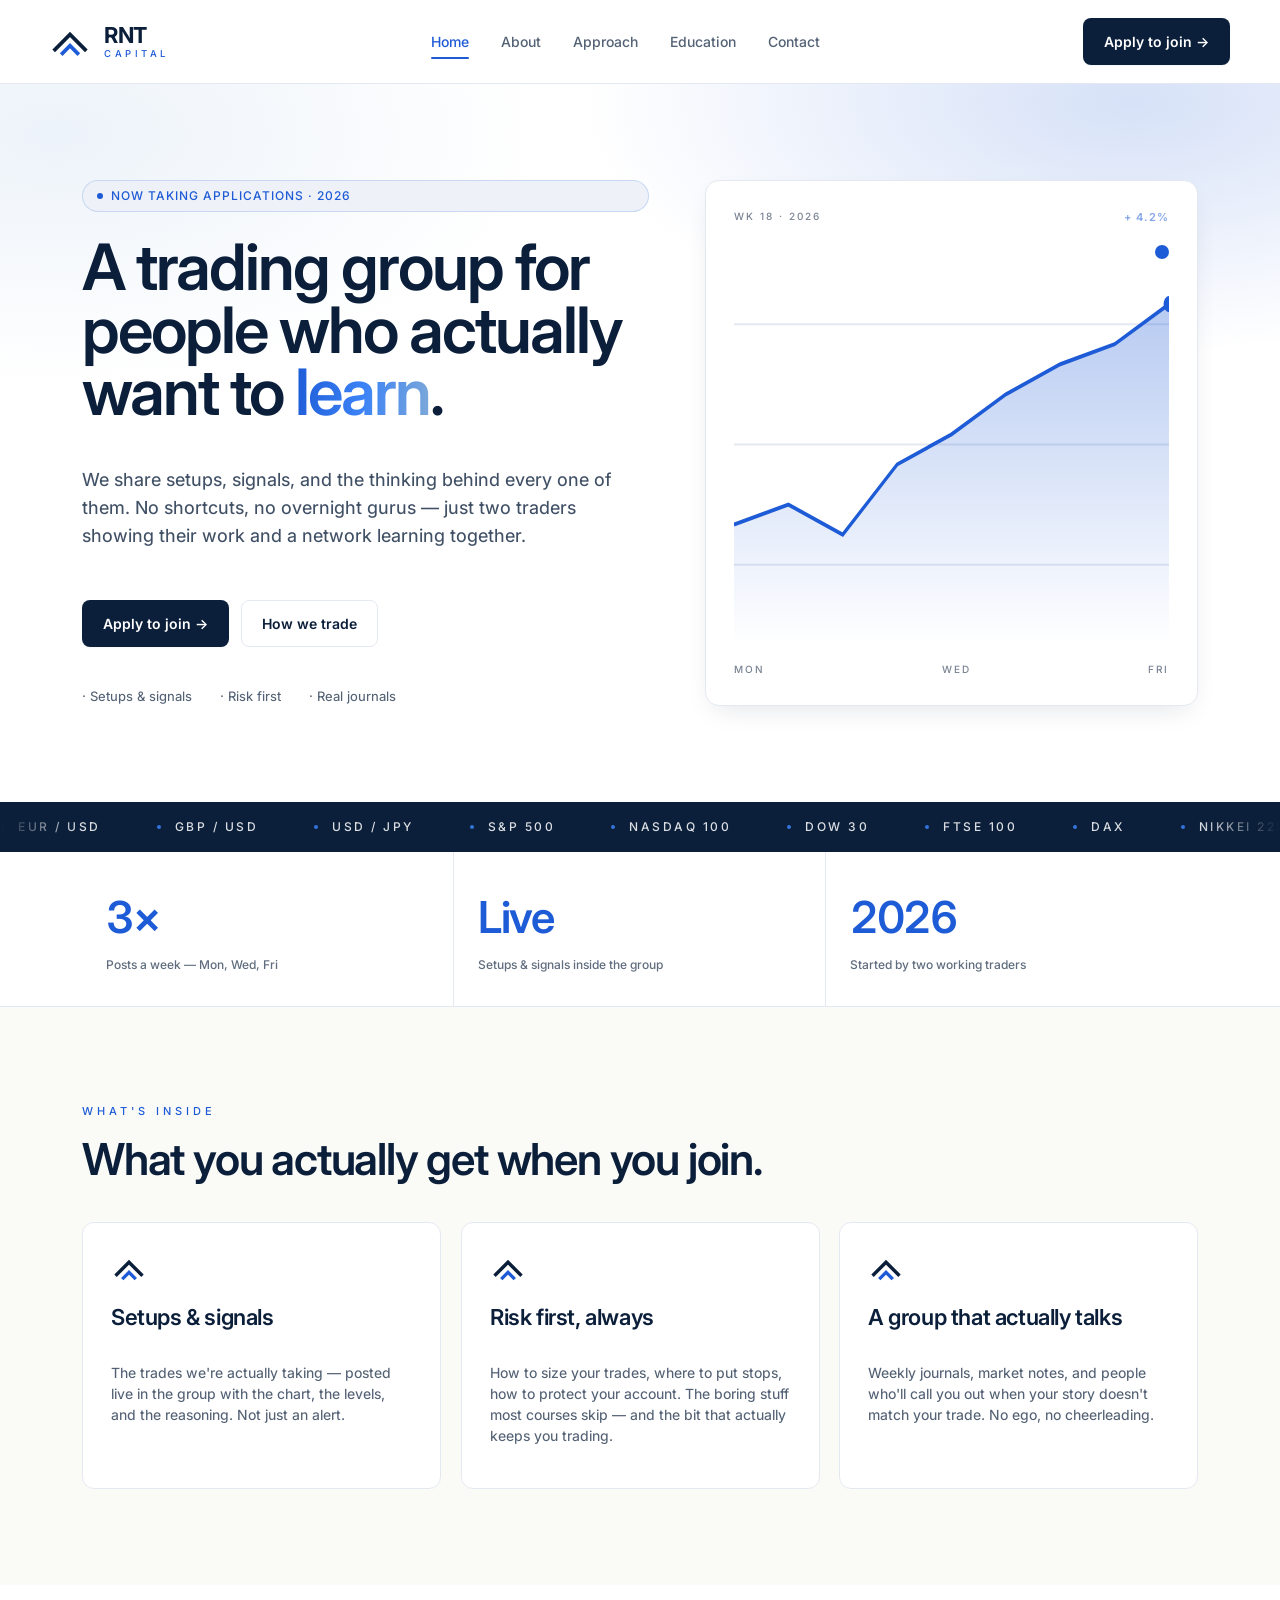
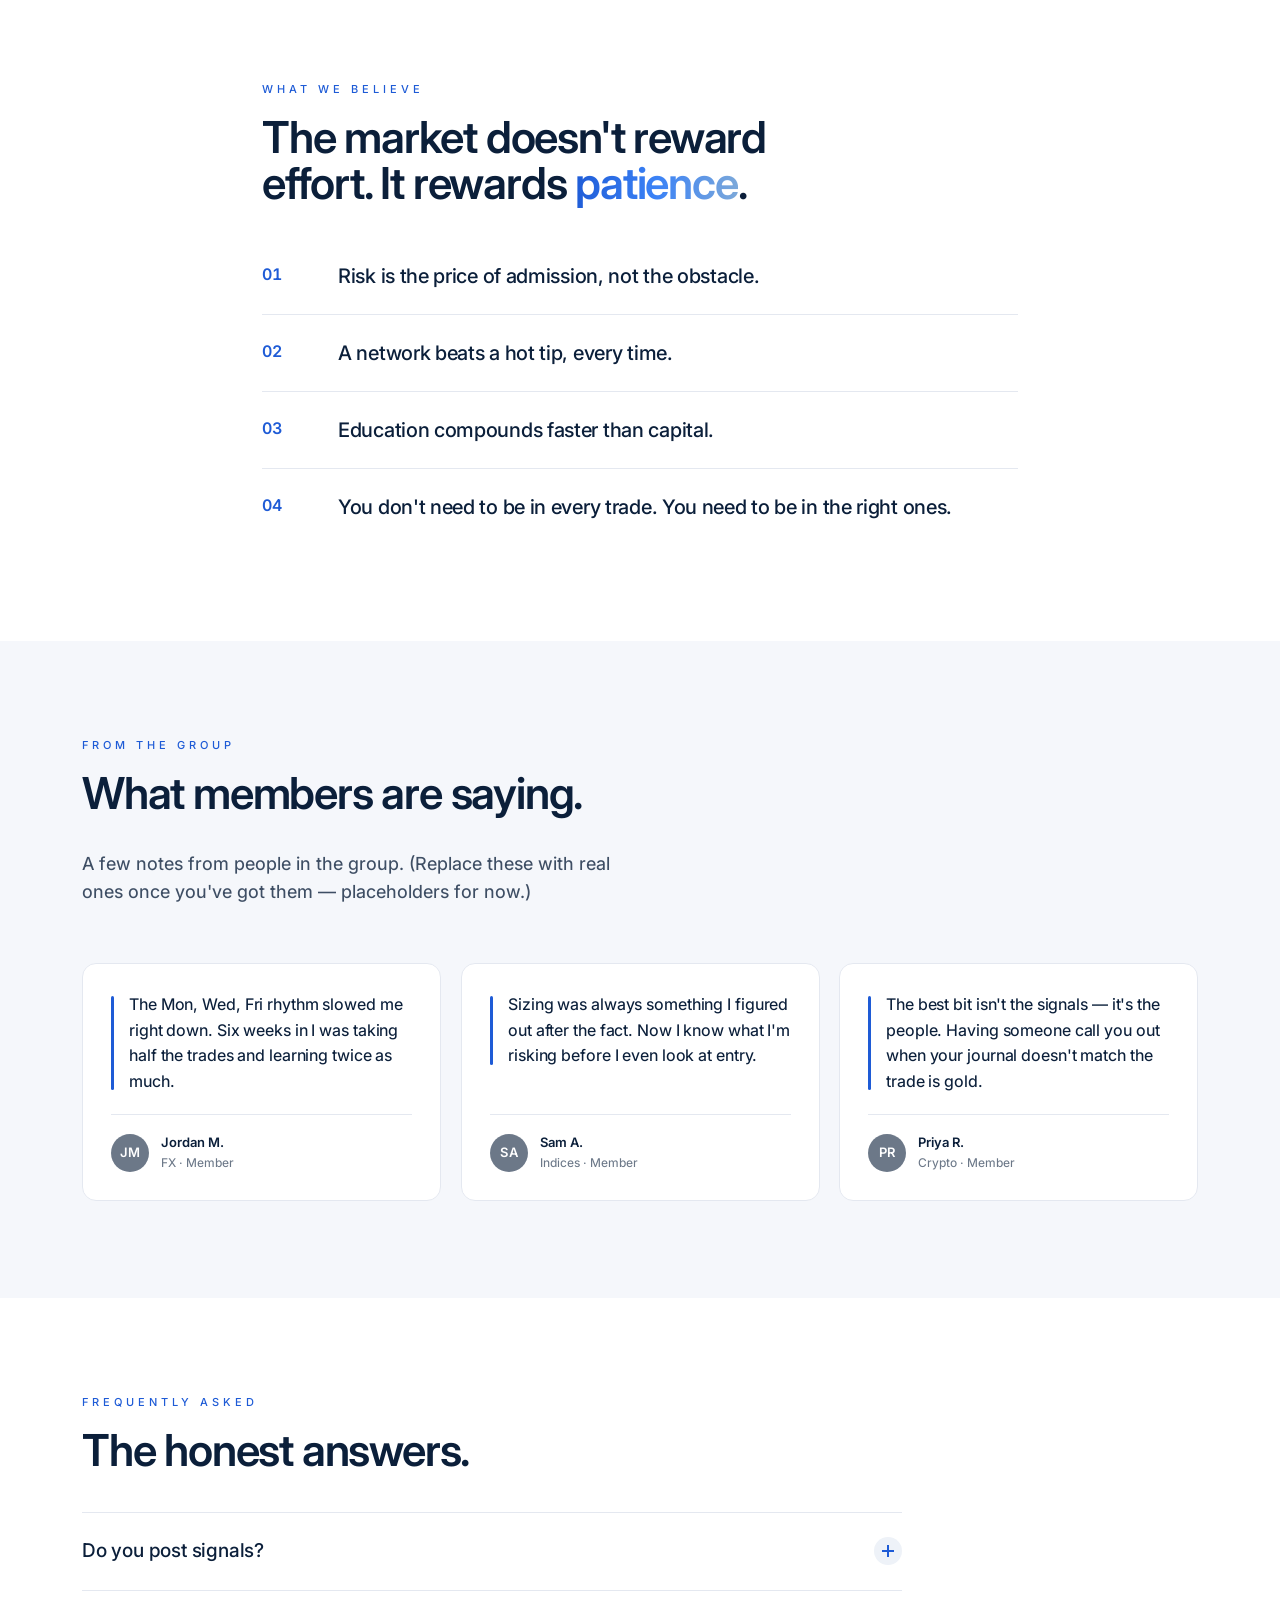
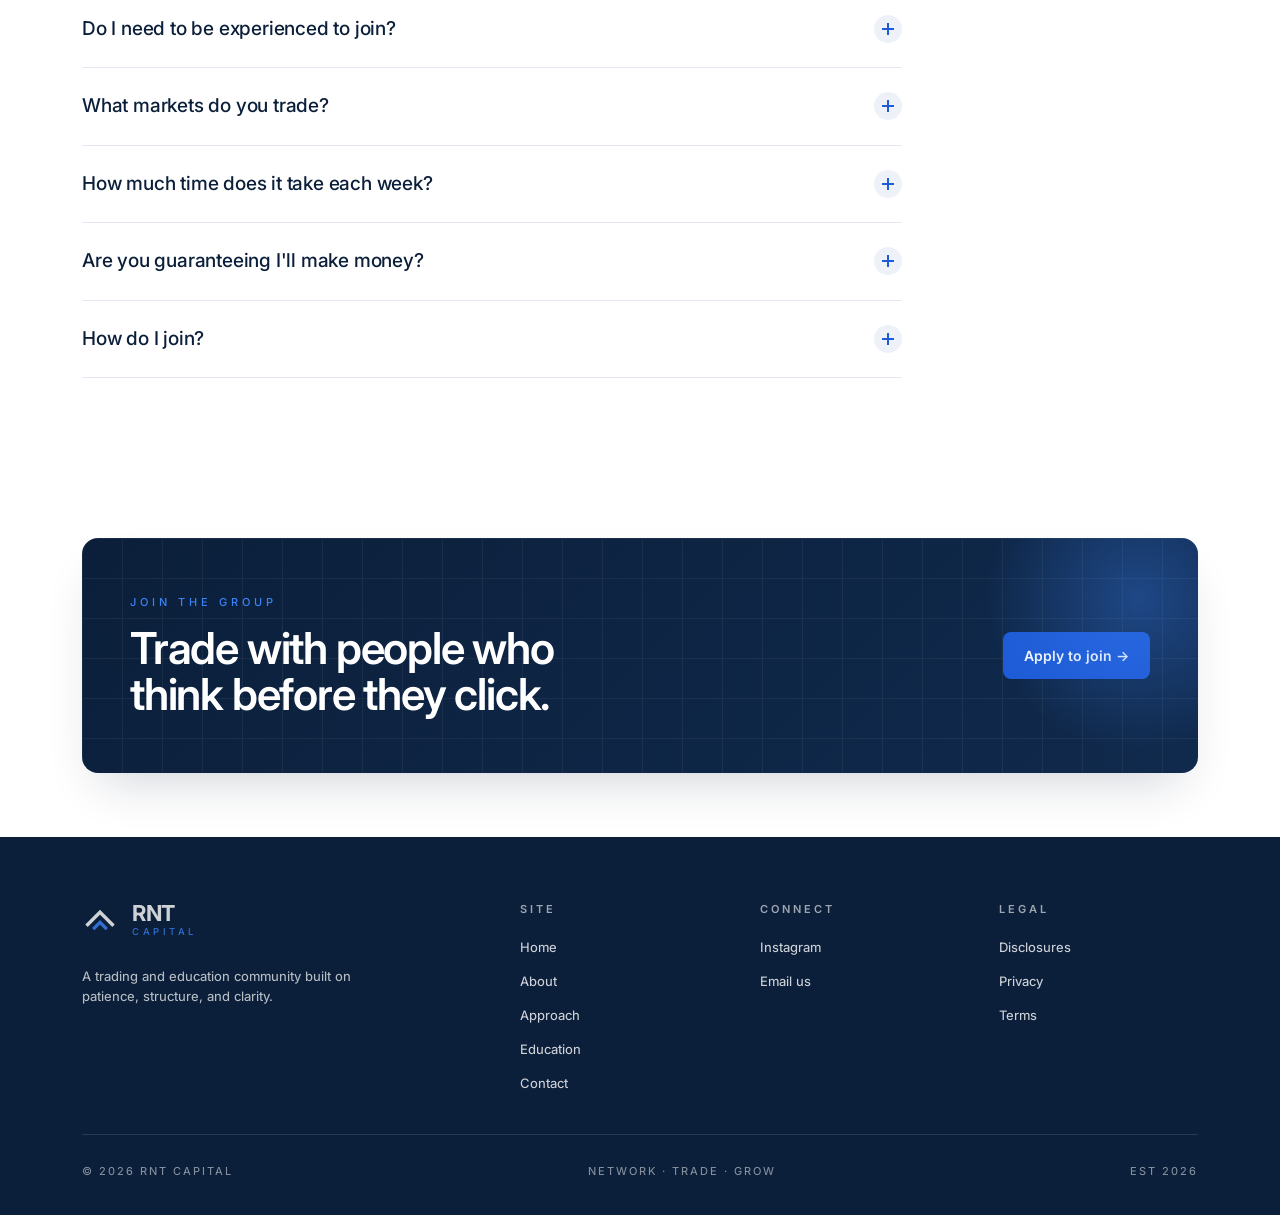
==== site/index.html @ 8daf4a84 "Initial commit: RNT Capital site" ====
<!doctype html>
<html lang="en">
<head>
<meta charset="utf-8" />
<meta name="viewport" content="width=device-width, initial-scale=1" />
<title>RNT Capital — Network · Trade · Grow</title>
<meta name="description" content="A trading and education community built on patience, structure, and clarity. Frameworks over signals. Risk-led trading. Mon · Wed · Fri." />
<link rel="preconnect" href="https://fonts.googleapis.com">
<link rel="preconnect" href="https://fonts.gstatic.com" crossorigin>
<link href="https://fonts.googleapis.com/css2?family=Inter:wght@400;450;500;600;700&display=swap" rel="stylesheet">
<link rel="stylesheet" href="styles.css">
</head>
<body>

<header class="site-header">
  <div class="wrap nav">
    <a href="index.html" class="lockup" aria-label="RNT Capital home">
      <svg width="40" height="40" viewBox="0 0 64 64" aria-hidden="true"><path d="M8 44 L32 20 L56 44" stroke="#0B1F3A" stroke-width="6" fill="none" stroke-linecap="square" /><path d="M20 50 L32 38 L44 50" stroke="#1E5BD6" stroke-width="6" fill="none" stroke-linecap="square" /></svg>
      <span class="lockup-text"><span class="lockup-rnt">RNT</span><span class="lockup-cap">Capital</span></span>
    </a>
    <nav class="nav-links" aria-label="Primary">
      <a href="index.html" class="active">Home</a>
      <a href="about.html">About</a>
      <a href="approach.html">Approach</a>
      <a href="education.html">Education</a>
      <a href="contact.html">Contact</a>
    </nav>
    <a href="contact.html" class="btn btn-primary">Apply to join →</a>
  </div>
</header>

<main>
  <!-- Hero -->
  <section class="section hero-section">
    <div class="wrap hero-grid" style="display: grid; grid-template-columns: 1.15fr 1fr; gap: 56px; align-items: center;">
      <div class="reveal" style="display: flex; flex-direction: column; gap: 24px;">
        <span class="pill"><span class="dot"></span>Now taking applications · 2026</span>
        <h1>A trading group for people who actually want to <span class="accent-grad">learn</span>.</h1>
        <p class="lead">We share setups, signals, and the thinking behind every one of them. No shortcuts, no overnight gurus — just two traders showing their work and a network learning together.</p>
        <div style="display: flex; gap: 12px; margin-top: 8px; flex-wrap: wrap;">
          <a href="contact.html" class="btn btn-primary">Apply to join →</a>
          <a href="approach.html" class="btn btn-ghost">How we trade</a>
        </div>
        <div style="display: flex; gap: 28px; margin-top: 16px; font-size: 13px; opacity: 0.7; flex-wrap: wrap;">
          <span>· Setups &amp; signals</span>
          <span>· Risk first</span>
          <span>· Real journals</span>
        </div>
      </div>
      <div class="hero-visual reveal">
        <div class="meta"><span>WK 18 · 2026</span><span class="stat">+ 4.2%</span></div>
        <svg viewBox="0 0 320 200" preserveAspectRatio="none" style="width: 100%; flex: 1;" aria-hidden="true">
          <defs>
            <linearGradient id="hero-area" x1="0" y1="0" x2="0" y2="1">
              <stop offset="0%" stop-color="#1E5BD6" stop-opacity="0.32" />
              <stop offset="100%" stop-color="#1E5BD6" stop-opacity="0" />
            </linearGradient>
          </defs>
          <line x1="0" y1="160" x2="320" y2="160" stroke="#E4E8F0" />
          <line x1="0" y1="100" x2="320" y2="100" stroke="#E4E8F0" />
          <line x1="0" y1="40" x2="320" y2="40" stroke="#E4E8F0" />
          <path d="M0 140 L40 130 L80 145 L120 110 L160 95 L200 75 L240 60 L280 50 L320 30 L320 200 L0 200 Z" fill="url(#hero-area)" />
          <path d="M0 140 L40 130 L80 145 L120 110 L160 95 L200 75 L240 60 L280 50 L320 30" stroke="#1E5BD6" stroke-width="2" fill="none" />
          <circle cx="320" cy="30" r="4" fill="#1E5BD6" />
        </svg>
        <span class="hero-pulse" style="right: 28px; top: 64px;" aria-hidden="true"></span>
        <div class="meta"><span>MON</span><span>WED</span><span>FRI</span></div>
      </div>
    </div>
  </section>

  <!-- Market ticker -->
  <section class="ticker" aria-label="Markets we cover">
    <div class="ticker-track">
      <span class="ticker-item"><span class="dot"></span>EUR / USD</span>
      <span class="ticker-item"><span class="dot"></span>GBP / USD</span>
      <span class="ticker-item"><span class="dot"></span>USD / JPY</span>
      <span class="ticker-item"><span class="dot"></span>S&P 500</span>
      <span class="ticker-item"><span class="dot"></span>Nasdaq 100</span>
      <span class="ticker-item"><span class="dot"></span>Dow 30</span>
      <span class="ticker-item"><span class="dot"></span>FTSE 100</span>
      <span class="ticker-item"><span class="dot"></span>DAX</span>
      <span class="ticker-item"><span class="dot"></span>Nikkei 225</span>
      <span class="ticker-item"><span class="dot"></span>Gold</span>
      <span class="ticker-item"><span class="dot"></span>Brent Crude</span>
      <span class="ticker-item"><span class="dot"></span>BTC / USD</span>
      <span class="ticker-item"><span class="dot"></span>ETH / USD</span>
      <span class="ticker-item"><span class="dot"></span>Risk · Structure · Patience</span>
      <!-- duplicated for seamless loop -->
      <span class="ticker-item" aria-hidden="true"><span class="dot"></span>EUR / USD</span>
      <span class="ticker-item" aria-hidden="true"><span class="dot"></span>GBP / USD</span>
      <span class="ticker-item" aria-hidden="true"><span class="dot"></span>USD / JPY</span>
      <span class="ticker-item" aria-hidden="true"><span class="dot"></span>S&P 500</span>
      <span class="ticker-item" aria-hidden="true"><span class="dot"></span>Nasdaq 100</span>
      <span class="ticker-item" aria-hidden="true"><span class="dot"></span>Dow 30</span>
      <span class="ticker-item" aria-hidden="true"><span class="dot"></span>FTSE 100</span>
      <span class="ticker-item" aria-hidden="true"><span class="dot"></span>DAX</span>
      <span class="ticker-item" aria-hidden="true"><span class="dot"></span>Nikkei 225</span>
      <span class="ticker-item" aria-hidden="true"><span class="dot"></span>Gold</span>
      <span class="ticker-item" aria-hidden="true"><span class="dot"></span>Brent Crude</span>
      <span class="ticker-item" aria-hidden="true"><span class="dot"></span>BTC / USD</span>
      <span class="ticker-item" aria-hidden="true"><span class="dot"></span>ETH / USD</span>
      <span class="ticker-item" aria-hidden="true"><span class="dot"></span>Risk · Structure · Patience</span>
    </div>
  </section>

  <!-- Stats -->
  <section style="border-bottom: 1px solid var(--hairline);">
    <div class="wrap">
      <div class="stats reveal-stagger">
        <div class="stat-cell reveal"><span class="num">3×</span><span class="lbl">Posts a week — Mon, Wed, Fri</span></div>
        <div class="stat-cell reveal"><span class="num">Live</span><span class="lbl">Setups &amp; signals inside the group</span></div>
        <div class="stat-cell reveal"><span class="num">2026</span><span class="lbl">Started by two working traders</span></div>
      </div>
    </div>
  </section>

  <!-- Three pillars -->
  <section class="section warm">
    <div class="wrap">
      <div class="reveal" style="display:flex; flex-direction:column; gap:16px; margin-bottom: 40px;">
        <span class="eyebrow">What's inside</span>
        <h2>What you actually get when you join.</h2>
      </div>
      <div class="grid-3 reveal-stagger">
        <div class="card tilt reveal">
          <svg width="36" height="36" viewBox="0 0 64 64" aria-hidden="true"><path d="M8 44 L32 20 L56 44" stroke="#0B1F3A" stroke-width="6" fill="none" /><path d="M20 50 L32 38 L44 50" stroke="#1E5BD6" stroke-width="6" fill="none" /></svg>
          <h3>Setups &amp; signals</h3>
          <p class="muted" style="font-size: 14px;">The trades we're actually taking — posted live in the group with the chart, the levels, and the reasoning. Not just an alert.</p>
        </div>
        <div class="card tilt reveal">
          <svg width="36" height="36" viewBox="0 0 64 64" aria-hidden="true"><path d="M8 44 L32 20 L56 44" stroke="#0B1F3A" stroke-width="6" fill="none" /><path d="M20 50 L32 38 L44 50" stroke="#1E5BD6" stroke-width="6" fill="none" /></svg>
          <h3>Risk first, always</h3>
          <p class="muted" style="font-size: 14px;">How to size your trades, where to put stops, how to protect your account. The boring stuff most courses skip — and the bit that actually keeps you trading.</p>
        </div>
        <div class="card tilt reveal">
          <svg width="36" height="36" viewBox="0 0 64 64" aria-hidden="true"><path d="M8 44 L32 20 L56 44" stroke="#0B1F3A" stroke-width="6" fill="none" /><path d="M20 50 L32 38 L44 50" stroke="#1E5BD6" stroke-width="6" fill="none" /></svg>
          <h3>A group that actually talks</h3>
          <p class="muted" style="font-size: 14px;">Weekly journals, market notes, and people who'll call you out when your story doesn't match your trade. No ego, no cheerleading.</p>
        </div>
      </div>
    </div>
  </section>

  <!-- Manifesto -->
  <section class="section">
    <div class="wrap" style="max-width: 820px;">
      <div class="reveal" style="display:flex; flex-direction:column; gap:16px; margin-bottom: 32px;">
        <span class="eyebrow">What we believe</span>
        <h2>The market doesn't reward effort. It rewards <span class="accent-grad">patience</span>.</h2>
      </div>
      <div class="reveal-stagger" style="display: flex; flex-direction: column; gap: 0;">
        <div class="reveal" style="display: grid; grid-template-columns: 56px 1fr; gap: 20px; padding: 24px 0; border-bottom: 1px solid var(--hairline);">
          <span class="accent" style="font-weight: 600; font-feature-settings: 'tnum';">01</span>
          <p style="margin: 0; font-size: 20px; font-weight: 500; line-height: 1.4; letter-spacing: -0.3px;">Risk is the price of admission, not the obstacle.</p>
        </div>
        <div class="reveal" style="display: grid; grid-template-columns: 56px 1fr; gap: 20px; padding: 24px 0; border-bottom: 1px solid var(--hairline);">
          <span class="accent" style="font-weight: 600; font-feature-settings: 'tnum';">02</span>
          <p style="margin: 0; font-size: 20px; font-weight: 500; line-height: 1.4; letter-spacing: -0.3px;">A network beats a hot tip, every time.</p>
        </div>
        <div class="reveal" style="display: grid; grid-template-columns: 56px 1fr; gap: 20px; padding: 24px 0; border-bottom: 1px solid var(--hairline);">
          <span class="accent" style="font-weight: 600; font-feature-settings: 'tnum';">03</span>
          <p style="margin: 0; font-size: 20px; font-weight: 500; line-height: 1.4; letter-spacing: -0.3px;">Education compounds faster than capital.</p>
        </div>
        <div class="reveal" style="display: grid; grid-template-columns: 56px 1fr; gap: 20px; padding: 24px 0;">
          <span class="accent" style="font-weight: 600; font-feature-settings: 'tnum';">04</span>
          <p style="margin: 0; font-size: 20px; font-weight: 500; line-height: 1.4; letter-spacing: -0.3px;">You don't need to be in every trade. You need to be in the right ones.</p>
        </div>
      </div>
    </div>
  </section>

  <!-- Testimonials / Voices from the network -->
  <section class="section mist">
    <div class="wrap">
      <div class="reveal" style="display:flex; flex-direction:column; gap:16px; margin-bottom: 40px;">
        <span class="eyebrow">From the group</span>
        <h2>What members are saying.</h2>
        <p class="lead">A few notes from people in the group. (Replace these with real ones once you've got them — placeholders for now.)</p>
      </div>
      <div class="grid-3 reveal-stagger">
        <article class="testimonial reveal">
          <blockquote>The Mon, Wed, Fri rhythm slowed me right down. Six weeks in I was taking half the trades and learning twice as much.</blockquote>
          <div class="who">
            <span class="avatar" aria-hidden="true">JM</span>
            <div><strong>Jordan M.</strong><span>FX · Member</span></div>
          </div>
        </article>
        <article class="testimonial reveal">
          <blockquote>Sizing was always something I figured out after the fact. Now I know what I'm risking before I even look at entry.</blockquote>
          <div class="who">
            <span class="avatar" aria-hidden="true">SA</span>
            <div><strong>Sam A.</strong><span>Indices · Member</span></div>
          </div>
        </article>
        <article class="testimonial reveal">
          <blockquote>The best bit isn't the signals — it's the people. Having someone call you out when your journal doesn't match the trade is gold.</blockquote>
          <div class="who">
            <span class="avatar" aria-hidden="true">PR</span>
            <div><strong>Priya R.</strong><span>Crypto · Member</span></div>
          </div>
        </article>
      </div>
    </div>
  </section>

  <!-- FAQ -->
  <section class="section">
    <div class="wrap">
      <div class="reveal" style="display:flex; flex-direction:column; gap:16px; margin-bottom: 40px;">
        <span class="eyebrow">Frequently asked</span>
        <h2>The honest answers.</h2>
      </div>
      <div class="faq reveal">
        <details>
          <summary>Do you post signals?</summary>
          <div>Yes — signals are part of the group. But we don't just say "buy here." Every setup goes up with the chart, the levels, the risk, and why we're taking it. The point is for you to understand the trade, not just copy it.</div>
        </details>
        <details>
          <summary>Do I need to be experienced to join?</summary>
          <div>Not at all. We've got people who've never placed a live trade and people who've been at it for years. The frameworks scale with you — you'll get value either way.</div>
        </details>
        <details>
          <summary>What markets do you trade?</summary>
          <div>Mostly FX, indices, crypto, and the odd commodity. The way we read structure and risk works the same across all of them.</div>
        </details>
        <details>
          <summary>How much time does it take each week?</summary>
          <div>Plan for around 3 hours: Monday's market read, Wednesday's lesson, Friday's journal. You can do it in less, but you'll get more out of showing up to all three.</div>
        </details>
        <details>
          <summary>Are you guaranteeing I'll make money?</summary>
          <div>Absolutely not — and anyone who tells you that is lying. Trading is risky and most people lose. We can teach you to manage that risk and trade with a clear head, but we can't promise outcomes.</div>
        </details>
        <details>
          <summary>How do I join?</summary>
          <div>Fill out the form on our <a href="contact.html" class="accent">contact page</a> or email us at <a href="mailto:rntcapital365@gmail.com" class="accent">rntcapital365@gmail.com</a>. We read every one ourselves and reply within 48 hours.</div>
        </details>
      </div>
    </div>
  </section>

  <!-- CTA -->
  <section class="section tight">
    <div class="wrap">
      <div class="cta-banner reveal">
        <div class="grid-bg"></div>
        <div style="position: relative; display: flex; flex-direction: column; gap: 14px;">
          <span class="eyebrow" style="color: #3B82F6;">Join the group</span>
          <h2>Trade with people who think before they click.</h2>
        </div>
        <a href="contact.html" class="btn btn-accent" style="position: relative;">Apply to join →</a>
      </div>
    </div>
  </section>
</main>

<footer class="site-footer">
  <div class="wrap">
    <div class="footer-grid">
      <div class="footer-col">
        <a href="index.html" class="lockup dark" style="margin-bottom: 16px;" aria-label="RNT Capital home">
          <svg width="36" height="36" viewBox="0 0 64 64" aria-hidden="true"><path d="M8 44 L32 20 L56 44" stroke="white" stroke-width="6" fill="none" /><path d="M20 50 L32 38 L44 50" stroke="#3B82F6" stroke-width="6" fill="none" /></svg>
          <span class="lockup-text"><span class="lockup-rnt">RNT</span><span class="lockup-cap">Capital</span></span>
        </a>
        <p style="font-size: 13px; opacity: 0.7; max-width: 320px; margin-top: 14px;">A trading and education community built on patience, structure, and clarity.</p>
      </div>
      <div class="footer-col"><h4>Site</h4><ul><li><a href="index.html">Home</a></li><li><a href="about.html">About</a></li><li><a href="approach.html">Approach</a></li><li><a href="education.html">Education</a></li><li><a href="contact.html">Contact</a></li></ul></div>
      <div class="footer-col"><h4>Connect</h4><ul><li><a href="https://www.instagram.com/rnt.capital/" target="_blank" rel="noopener">Instagram</a></li><li><a href="mailto:rntcapital365@gmail.com">Email us</a></li></ul></div>
      <div class="footer-col"><h4>Legal</h4><ul><li><a href="#">Disclosures</a></li><li><a href="#">Privacy</a></li><li><a href="#">Terms</a></li></ul></div>
    </div>
    <div class="footer-meta"><span>© 2026 RNT Capital</span><span>Network · Trade · Grow</span><span>Est 2026</span></div>
  </div>
</footer>

<script src="reveal.js" defer></script>
</body>
</html>
---- site/styles.css ----
/* RNT Capital — site styles. Shared by all pages. */
:root {
  --ink: #0B1F3A;
  --ink-2: #15315a;
  --brand: #1E5BD6;
  --bright: #3B82F6;
  --soft: #7DA9D9;
  --paper: #FFFFFF;
  --mist: #F5F7FB;
  --warm: #FAFAF7;
  --hairline: #E4E8F0;
  --faint: #EEF2F8;
  --shadow-sm: 0 1px 2px rgba(11, 31, 58, 0.04);
  --shadow-md: 0 10px 28px -10px rgba(11, 31, 58, 0.14);
  --shadow-lg: 0 24px 48px -18px rgba(11, 31, 58, 0.20);
  --ring: 0 0 0 3px rgba(30, 91, 214, 0.28);
  --ease: cubic-bezier(0.22, 0.61, 0.36, 1);
}

* { box-sizing: border-box; }
html, body { margin: 0; padding: 0; }
html { scroll-behavior: smooth; }
body {
  font-family: 'Inter', system-ui, -apple-system, sans-serif;
  color: var(--ink);
  background: var(--paper);
  font-weight: 450;
  line-height: 1.5;
  -webkit-font-smoothing: antialiased;
  text-rendering: optimizeLegibility;
}
a { color: inherit; text-decoration: none; }

:focus { outline: none; }
:focus-visible {
  outline: none;
  box-shadow: var(--ring);
  border-radius: 6px;
}
::selection { background: rgba(30, 91, 214, 0.18); color: var(--ink); }

/* Honour the hidden attribute even when other display rules are set */
[hidden] { display: none !important; }

/* ── Layout ─────────────────────────────────────────────────────────────── */
.wrap { max-width: 1180px; margin: 0 auto; padding: 0 32px; }
.section { padding: 96px 0; }
.section.tight { padding: 64px 0; }
.section.dark { background: var(--ink); color: white; }
.section.warm { background: var(--warm); }
.section.mist { background: var(--mist); }

/* ── Header ─────────────────────────────────────────────────────────────── */
.site-header {
  position: sticky; top: 0; z-index: 50;
  background: rgba(255,255,255,0.85);
  backdrop-filter: saturate(160%) blur(12px);
  -webkit-backdrop-filter: saturate(160%) blur(12px);
  border-bottom: 1px solid var(--hairline);
}
.nav {
  display: flex; align-items: center; justify-content: space-between;
  padding: 18px 0;
}
.nav-links {
  display: flex; gap: 32px; align-items: center;
  font-size: 14px; font-weight: 500;
}
.nav-links a {
  color: var(--ink); opacity: 0.7;
  position: relative; padding: 4px 0;
  transition: opacity .2s var(--ease), color .2s var(--ease);
}
.nav-links a::after {
  content: "";
  position: absolute; left: 0; right: 0; bottom: -3px;
  height: 2px; border-radius: 2px;
  background: var(--brand);
  transform: scaleX(0); transform-origin: left;
  transition: transform .25s var(--ease);
}
.nav-links a:hover { opacity: 1; }
.nav-links a:hover::after,
.nav-links a.active::after { transform: scaleX(1); }
.nav-links a.active { opacity: 1; color: var(--brand); }

/* ── Lockup ─────────────────────────────────────────────────────────────── */
.lockup { display: inline-flex; align-items: center; gap: 14px; }
.lockup-text { display: flex; flex-direction: column; line-height: 1; gap: 3px; }
.lockup-rnt { font-weight: 700; font-size: 22px; letter-spacing: -0.5px; color: var(--ink); }
.lockup-cap {
  font-weight: 500; font-size: 9.5px; letter-spacing: 3.5px;
  color: var(--brand); text-transform: uppercase;
}
.lockup.dark .lockup-rnt { color: white; }
.lockup.dark .lockup-cap { color: var(--bright); }

/* ── Buttons ────────────────────────────────────────────────────────────── */
.btn {
  display: inline-flex; align-items: center; gap: 8px;
  font-weight: 600; font-size: 14px;
  padding: 12px 20px; border-radius: 8px;
  border: 1px solid transparent;
  cursor: pointer; text-decoration: none;
  transition: transform .15s var(--ease), box-shadow .2s var(--ease),
              background .2s var(--ease), border-color .2s var(--ease), color .2s var(--ease);
  font-family: inherit;
  white-space: nowrap;
}
.btn:hover { transform: translateY(-1px); }
.btn:active { transform: translateY(0); }
.btn-primary { background: var(--ink); color: white; box-shadow: var(--shadow-sm); }
.btn-primary:hover { background: var(--ink-2); box-shadow: var(--shadow-md); }
.btn-accent { background: var(--brand); color: white; box-shadow: var(--shadow-sm); }
.btn-accent:hover { background: #1a4fbc; box-shadow: var(--shadow-md); }
.btn-ghost { background: transparent; color: var(--ink); border-color: var(--hairline); }
.btn-ghost:hover { border-color: var(--ink); background: var(--mist); }
.btn-link {
  color: var(--brand); padding: 12px 0; font-weight: 600;
  position: relative;
}
.btn-link::after {
  content: ""; position: absolute; left: 0; right: 0; bottom: 8px;
  height: 1px; background: var(--brand); transform: scaleX(0); transform-origin: left;
  transition: transform .25s var(--ease);
}
.btn-link:hover::after { transform: scaleX(1); }

/* ── Type ───────────────────────────────────────────────────────────────── */
.eyebrow {
  font-size: 11px; font-weight: 500; letter-spacing: 4px;
  color: var(--brand); text-transform: uppercase;
}
.eyebrow.muted { color: var(--ink); opacity: 0.55; }
h1, h2, h3, h4 { font-family: inherit; margin: 0; letter-spacing: -0.5px; }
h1 {
  font-weight: 600; font-size: 64px; line-height: 0.98;
  letter-spacing: -2px; text-wrap: balance;
}
h2 {
  font-weight: 600; font-size: 44px; line-height: 1.05;
  letter-spacing: -1.2px; text-wrap: balance;
}
h3 { font-weight: 600; font-size: 22px; letter-spacing: -0.4px; }
.lead { font-size: 18px; line-height: 1.55; opacity: 0.78; max-width: 560px; }
.muted { opacity: 0.7; }
.accent { color: var(--brand); }
.accent-grad {
  background: linear-gradient(95deg, var(--brand) 0%, var(--bright) 50%, var(--soft) 100%);
  -webkit-background-clip: text; background-clip: text;
  -webkit-text-fill-color: transparent; color: transparent;
}

/* ── Cards ──────────────────────────────────────────────────────────────── */
.card {
  background: white; border: 1px solid var(--hairline);
  border-radius: 12px; padding: 28px;
  display: flex; flex-direction: column; gap: 14px;
  transition: transform .25s var(--ease), box-shadow .25s var(--ease), border-color .25s var(--ease);
}
.card.tilt:hover {
  transform: translateY(-3px);
  box-shadow: var(--shadow-md);
  border-color: rgba(30, 91, 214, 0.28);
}
.grid-3 { display: grid; grid-template-columns: repeat(3, 1fr); gap: 20px; }
.grid-2 { display: grid; grid-template-columns: repeat(2, 1fr); gap: 24px; }

/* ── Footer ─────────────────────────────────────────────────────────────── */
.site-footer {
  background: var(--ink); color: white; padding: 64px 0 36px;
}
.footer-grid {
  display: grid; grid-template-columns: 2fr 1fr 1fr 1fr; gap: 40px;
  padding-bottom: 40px; border-bottom: 1px solid rgba(255,255,255,0.12);
}
.footer-col h4 {
  font-size: 11px; font-weight: 600; letter-spacing: 3px;
  text-transform: uppercase; opacity: 0.6; margin-bottom: 16px;
}
.footer-col ul { list-style: none; padding: 0; margin: 0; display: flex; flex-direction: column; gap: 10px; }
.footer-col a {
  font-size: 13px; opacity: 0.8;
  transition: opacity .2s var(--ease), color .2s var(--ease);
}
.footer-col a:hover { opacity: 1; color: var(--bright); }
.footer-meta {
  display: flex; justify-content: space-between; align-items: center;
  padding-top: 28px; font-size: 11px; letter-spacing: 2px;
  text-transform: uppercase; opacity: 0.5;
}

/* ── Forms ──────────────────────────────────────────────────────────────── */
.field { display: flex; flex-direction: column; gap: 8px; }
.field label {
  font-size: 11px; font-weight: 600; letter-spacing: 2.5px;
  text-transform: uppercase; opacity: 0.7;
}
.field label .req { color: var(--brand); margin-left: 4px; }
.field input, .field textarea, .field select {
  font-family: inherit; font-size: 15px; color: var(--ink);
  padding: 14px 16px; border: 1px solid var(--hairline); border-radius: 8px;
  background: white; transition: border .2s var(--ease), box-shadow .2s var(--ease);
}
.field input:focus, .field textarea:focus, .field select:focus {
  outline: none; border-color: var(--brand);
  box-shadow: 0 0 0 4px rgba(30,91,214,0.14);
}
.field textarea { resize: vertical; min-height: 140px; }
.field-row { display: grid; grid-template-columns: 1fr 1fr; gap: 16px; }
.checkbox-row { display: flex; gap: 10px; align-items: flex-start; font-size: 13px; opacity: 0.75; }
.checkbox-row input { margin-top: 3px; accent-color: var(--brand); }
.help { font-size: 12px; opacity: 0.6; }

/* ── Hero glow background ──────────────────────────────────────────────── */
.hero-section {
  position: relative;
  isolation: isolate;
  overflow: hidden;
}
.hero-section::before {
  content: "";
  position: absolute;
  inset: -20% -10% auto -10%;
  height: 90%;
  background:
    radial-gradient(ellipse 55% 60% at 82% 25%, rgba(30, 91, 214, 0.18), transparent 65%),
    radial-gradient(ellipse 45% 55% at 12% 30%, rgba(125, 169, 217, 0.14), transparent 70%);
  z-index: -1;
  pointer-events: none;
}

/* ── Hero chart ─────────────────────────────────────────────────────────── */
.hero-visual {
  background: white;
  border: 1px solid var(--hairline);
  border-radius: 14px; padding: 28px;
  display: flex; flex-direction: column; gap: 18px; height: 100%;
  box-shadow: var(--shadow-md);
  position: relative;
}
.hero-visual .meta {
  display: flex; justify-content: space-between;
  font-size: 10px; font-weight: 500; letter-spacing: 2px; opacity: 0.55;
}
.hero-visual .stat {
  font-size: 11px; font-weight: 600; color: var(--brand); letter-spacing: 1px;
}
.hero-pulse {
  position: absolute;
  width: 14px; height: 14px;
  border-radius: 50%;
  background: var(--brand);
  box-shadow: 0 0 0 0 rgba(30,91,214,0.6);
  animation: pulse 2.4s var(--ease) infinite;
}
@keyframes pulse {
  0%   { box-shadow: 0 0 0 0    rgba(30,91,214,0.45); }
  70%  { box-shadow: 0 0 0 14px rgba(30,91,214,0); }
  100% { box-shadow: 0 0 0 0    rgba(30,91,214,0); }
}

/* ── Page hero ──────────────────────────────────────────────────────────── */
.page-hero {
  padding: 80px 0 64px;
  border-bottom: 1px solid var(--hairline);
  background: var(--warm);
  position: relative;
  overflow: hidden;
  isolation: isolate;
}
.page-hero::before {
  content: "";
  position: absolute;
  inset: -40% -10% auto auto;
  width: 600px; height: 600px;
  background: radial-gradient(circle, rgba(30,91,214,0.10), transparent 60%);
  z-index: -1;
  pointer-events: none;
}
.page-hero .crumb {
  font-size: 11px; font-weight: 500; letter-spacing: 4px;
  color: var(--brand); text-transform: uppercase; margin-bottom: 16px;
}

/* ── Misc ───────────────────────────────────────────────────────────────── */
.divider { height: 1px; background: var(--hairline); }
.tag {
  display: inline-flex; align-items: center;
  font-size: 11px; font-weight: 600; letter-spacing: 1.5px;
  padding: 4px 10px; border-radius: 999px;
  background: var(--faint); color: var(--brand);
}
.tag.dark { background: rgba(255,255,255,0.1); color: white; }

/* Pill badge with dot */
.pill {
  display: inline-flex; align-items: center; gap: 8px;
  padding: 6px 14px;
  background: var(--faint);
  color: var(--brand);
  border: 1px solid rgba(30,91,214,0.18);
  border-radius: 999px;
  font-size: 12px; font-weight: 500; letter-spacing: 1px; text-transform: uppercase;
}
.pill .dot {
  width: 6px; height: 6px; border-radius: 50%;
  background: var(--brand);
  animation: dot-pulse 2s var(--ease) infinite;
}
@keyframes dot-pulse {
  0%, 100% { opacity: 1; }
  50%      { opacity: 0.35; }
}

/* ── CTA banner ─────────────────────────────────────────────────────────── */
.cta-banner {
  background: linear-gradient(135deg, var(--ink) 0%, #102a4d 100%);
  color: white; border-radius: 16px;
  padding: 56px 48px; display: flex; justify-content: space-between;
  align-items: center; gap: 32px; position: relative; overflow: hidden;
  box-shadow: var(--shadow-lg);
}
.cta-banner h2 { max-width: 560px; }
.cta-banner .grid-bg {
  position: absolute; inset: 0; opacity: 0.06; pointer-events: none;
  background-image:
    linear-gradient(white 1px, transparent 1px),
    linear-gradient(90deg, white 1px, transparent 1px);
  background-size: 40px 40px;
}
.cta-banner::after {
  content: "";
  position: absolute;
  width: 360px; height: 360px;
  right: -120px; top: -120px;
  background: radial-gradient(circle, rgba(59,130,246,0.35), transparent 60%);
  pointer-events: none;
}

/* ── Stats row ──────────────────────────────────────────────────────────── */
.stats { display: grid; grid-template-columns: repeat(3, 1fr); gap: 0; }
.stat-cell {
  padding: 32px 24px; border-right: 1px solid var(--hairline);
  display: flex; flex-direction: column; gap: 6px;
}
.stat-cell:last-child { border-right: none; }
.stat-cell .num {
  font-weight: 600; font-size: 44px; letter-spacing: -1.4px;
  color: var(--brand); font-feature-settings: "tnum";
}
.stat-cell .lbl { font-size: 12px; font-weight: 500; opacity: 0.65; }

/* ── Marquee ticker ─────────────────────────────────────────────────────── */
.ticker {
  background: var(--ink);
  color: white;
  overflow: hidden;
  position: relative;
}
.ticker::before, .ticker::after {
  content: "";
  position: absolute; top: 0; bottom: 0; width: 80px;
  z-index: 2; pointer-events: none;
}
.ticker::before { left: 0; background: linear-gradient(to right, var(--ink), transparent); }
.ticker::after  { right: 0; background: linear-gradient(to left,  var(--ink), transparent); }
.ticker-track {
  display: flex; gap: 56px;
  padding: 16px 0;
  width: max-content;
  animation: ticker 50s linear infinite;
}
.ticker:hover .ticker-track { animation-play-state: paused; }
.ticker-item {
  display: inline-flex; align-items: center; gap: 14px;
  font-size: 12px; font-weight: 500;
  letter-spacing: 2.5px; text-transform: uppercase;
  white-space: nowrap;
  opacity: 0.85;
}
.ticker-item .dot {
  width: 4px; height: 4px; border-radius: 50%;
  background: var(--bright);
  flex-shrink: 0;
}
@keyframes ticker {
  from { transform: translateX(0); }
  to   { transform: translateX(-50%); }
}

/* ── Testimonials ──────────────────────────────────────────────────────── */
.testimonial {
  background: white;
  border: 1px solid var(--hairline);
  border-radius: 14px;
  padding: 28px;
  display: flex;
  flex-direction: column;
  gap: 20px;
  transition: border-color .25s var(--ease), box-shadow .25s var(--ease), transform .25s var(--ease);
}
.testimonial:hover {
  border-color: rgba(30, 91, 214, 0.28);
  box-shadow: var(--shadow-md);
  transform: translateY(-3px);
}
.testimonial blockquote {
  margin: 0;
  font-size: 16px;
  line-height: 1.6;
  letter-spacing: -0.1px;
  color: var(--ink);
  position: relative;
  padding-left: 18px;
}
.testimonial blockquote::before {
  content: "";
  position: absolute;
  left: 0; top: 4px; bottom: 4px;
  width: 3px;
  border-radius: 2px;
  background: var(--brand);
}
.testimonial .who {
  display: flex;
  align-items: center;
  gap: 12px;
  font-size: 13px;
  border-top: 1px solid var(--hairline);
  padding-top: 18px;
  margin-top: auto;
}
.testimonial .who .avatar {
  width: 38px; height: 38px;
  border-radius: 50%;
  background: var(--ink);
  color: white;
  display: inline-flex;
  align-items: center;
  justify-content: center;
  font-weight: 600;
  font-size: 13px;
  letter-spacing: 0.5px;
  flex-shrink: 0;
}
.testimonial .who strong { display: block; font-weight: 600; font-size: 13px; }
.testimonial .who span { opacity: 0.6; font-size: 12px; }

/* ── FAQ ───────────────────────────────────────────────────────────────── */
.faq { display: flex; flex-direction: column; max-width: 820px; }
.faq details {
  border-bottom: 1px solid var(--hairline);
}
.faq details:first-child { border-top: 1px solid var(--hairline); }
.faq summary {
  list-style: none;
  cursor: pointer;
  display: flex;
  justify-content: space-between;
  align-items: center;
  gap: 24px;
  padding: 24px 0;
  font-size: 19px;
  font-weight: 500;
  letter-spacing: -0.2px;
  color: var(--ink);
  transition: color .2s var(--ease);
}
.faq summary::-webkit-details-marker { display: none; }
.faq summary::after {
  content: "";
  width: 28px; height: 28px;
  border-radius: 999px;
  background: var(--faint);
  background-image:
    linear-gradient(var(--brand), var(--brand)),
    linear-gradient(var(--brand), var(--brand));
  background-size: 12px 2px, 2px 12px;
  background-position: center, center;
  background-repeat: no-repeat, no-repeat;
  flex-shrink: 0;
  transition: background-size .25s var(--ease), transform .25s var(--ease), background-color .2s var(--ease);
}
.faq summary:hover { color: var(--brand); }
.faq details[open] summary { color: var(--brand); }
.faq details[open] summary::after {
  background-size: 12px 2px, 0 0;
  background-color: rgba(30, 91, 214, 0.14);
  transform: rotate(180deg);
}
.faq details > div {
  padding: 0 0 26px;
  font-size: 15px;
  line-height: 1.65;
  opacity: 0.78;
  max-width: 720px;
  animation: faq-in .35s var(--ease);
}
@keyframes faq-in {
  from { opacity: 0; transform: translateY(-4px); }
  to   { opacity: 0.78; transform: none; }
}

/* ── Logo cloud / "as covered in" strip ─────────────────────────────────── */
.logo-cloud {
  display: flex; align-items: center; justify-content: space-between;
  gap: 32px; flex-wrap: wrap;
  padding: 24px 0;
  opacity: 0.55;
}
.logo-cloud span {
  font-size: 14px; font-weight: 600;
  letter-spacing: 2.5px; text-transform: uppercase;
}

/* ── Scroll reveal ─────────────────────────────────────────────────────── */
.reveal {
  opacity: 0;
  transform: translateY(16px);
  transition: opacity .7s var(--ease), transform .7s var(--ease);
  will-change: opacity, transform;
}
.reveal.is-visible { opacity: 1; transform: none; }
.reveal-stagger > * { transition-delay: calc(var(--i, 0) * 70ms); }

/* ── Reduced motion ────────────────────────────────────────────────────── */
@media (prefers-reduced-motion: reduce) {
  *, *::before, *::after {
    animation-duration: 0.001ms !important;
    animation-iteration-count: 1 !important;
    transition-duration: 0.001ms !important;
    scroll-behavior: auto !important;
  }
  .reveal { opacity: 1; transform: none; }
  .ticker-track { animation: none; transform: none; }
  .hero-pulse { animation: none; }
}

/* ── Responsive ─────────────────────────────────────────────────────────── */
@media (max-width: 980px) {
  .wrap.hero-grid { grid-template-columns: 1fr !important; gap: 40px !important; }
  .contact-grid { grid-template-columns: 1fr !important; gap: 40px !important; }
  .contact-grid aside { position: static !important; }
}
@media (max-width: 860px) {
  h1 { font-size: 44px; }
  h2 { font-size: 32px; }
  .grid-3, .grid-2, .field-row { grid-template-columns: 1fr; }
  .footer-grid { grid-template-columns: 1fr 1fr; gap: 28px; }
  .nav-links { display: none; }
  .stats { grid-template-columns: 1fr; }
  .stat-cell { border-right: none; border-bottom: 1px solid var(--hairline); }
  .cta-banner { flex-direction: column; align-items: flex-start; padding: 36px 28px; }
  .section { padding: 64px 0; }
  .faq summary { font-size: 17px; }
}
@media (max-width: 520px) {
  .wrap { padding: 0 20px; }
  h1 { font-size: 36px; letter-spacing: -1px; }
  h2 { font-size: 26px; letter-spacing: -0.6px; }
  .footer-grid { grid-template-columns: 1fr; }
  .footer-meta { flex-direction: column; gap: 8px; align-items: flex-start; }
}
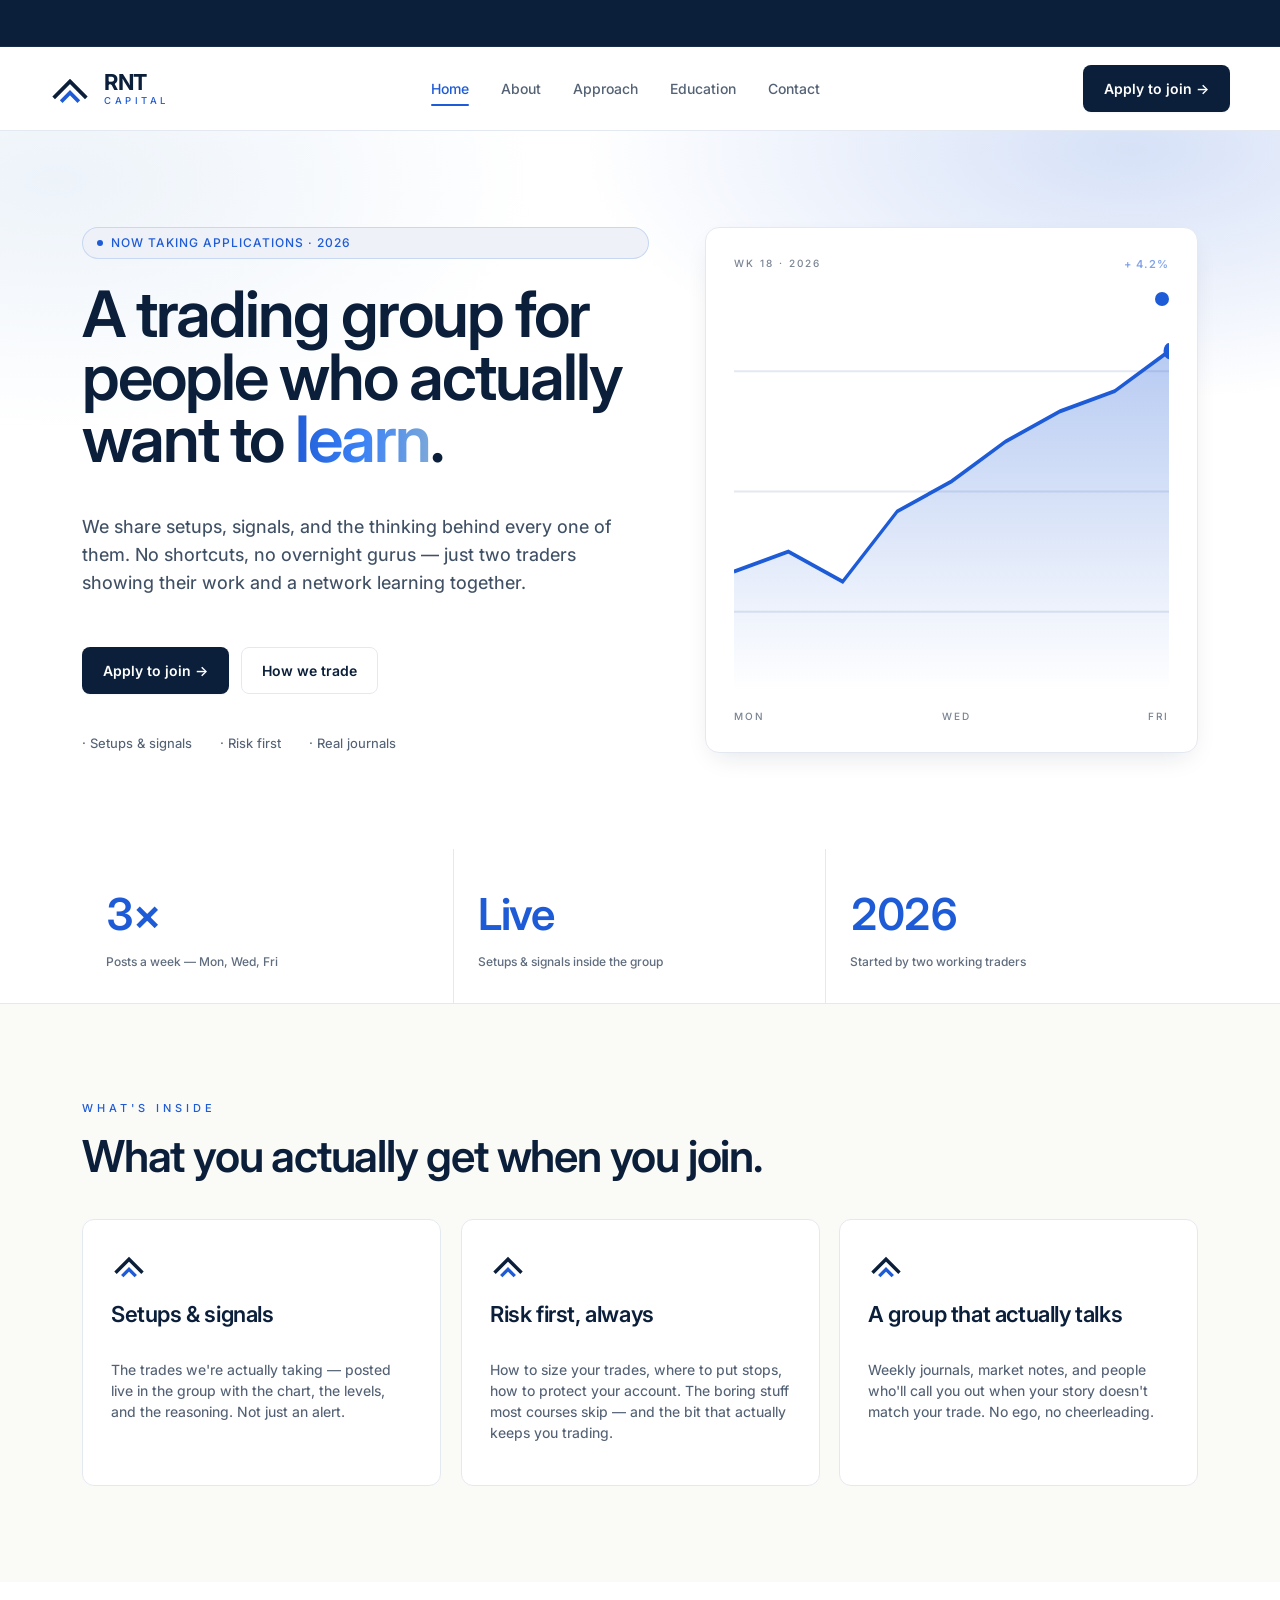
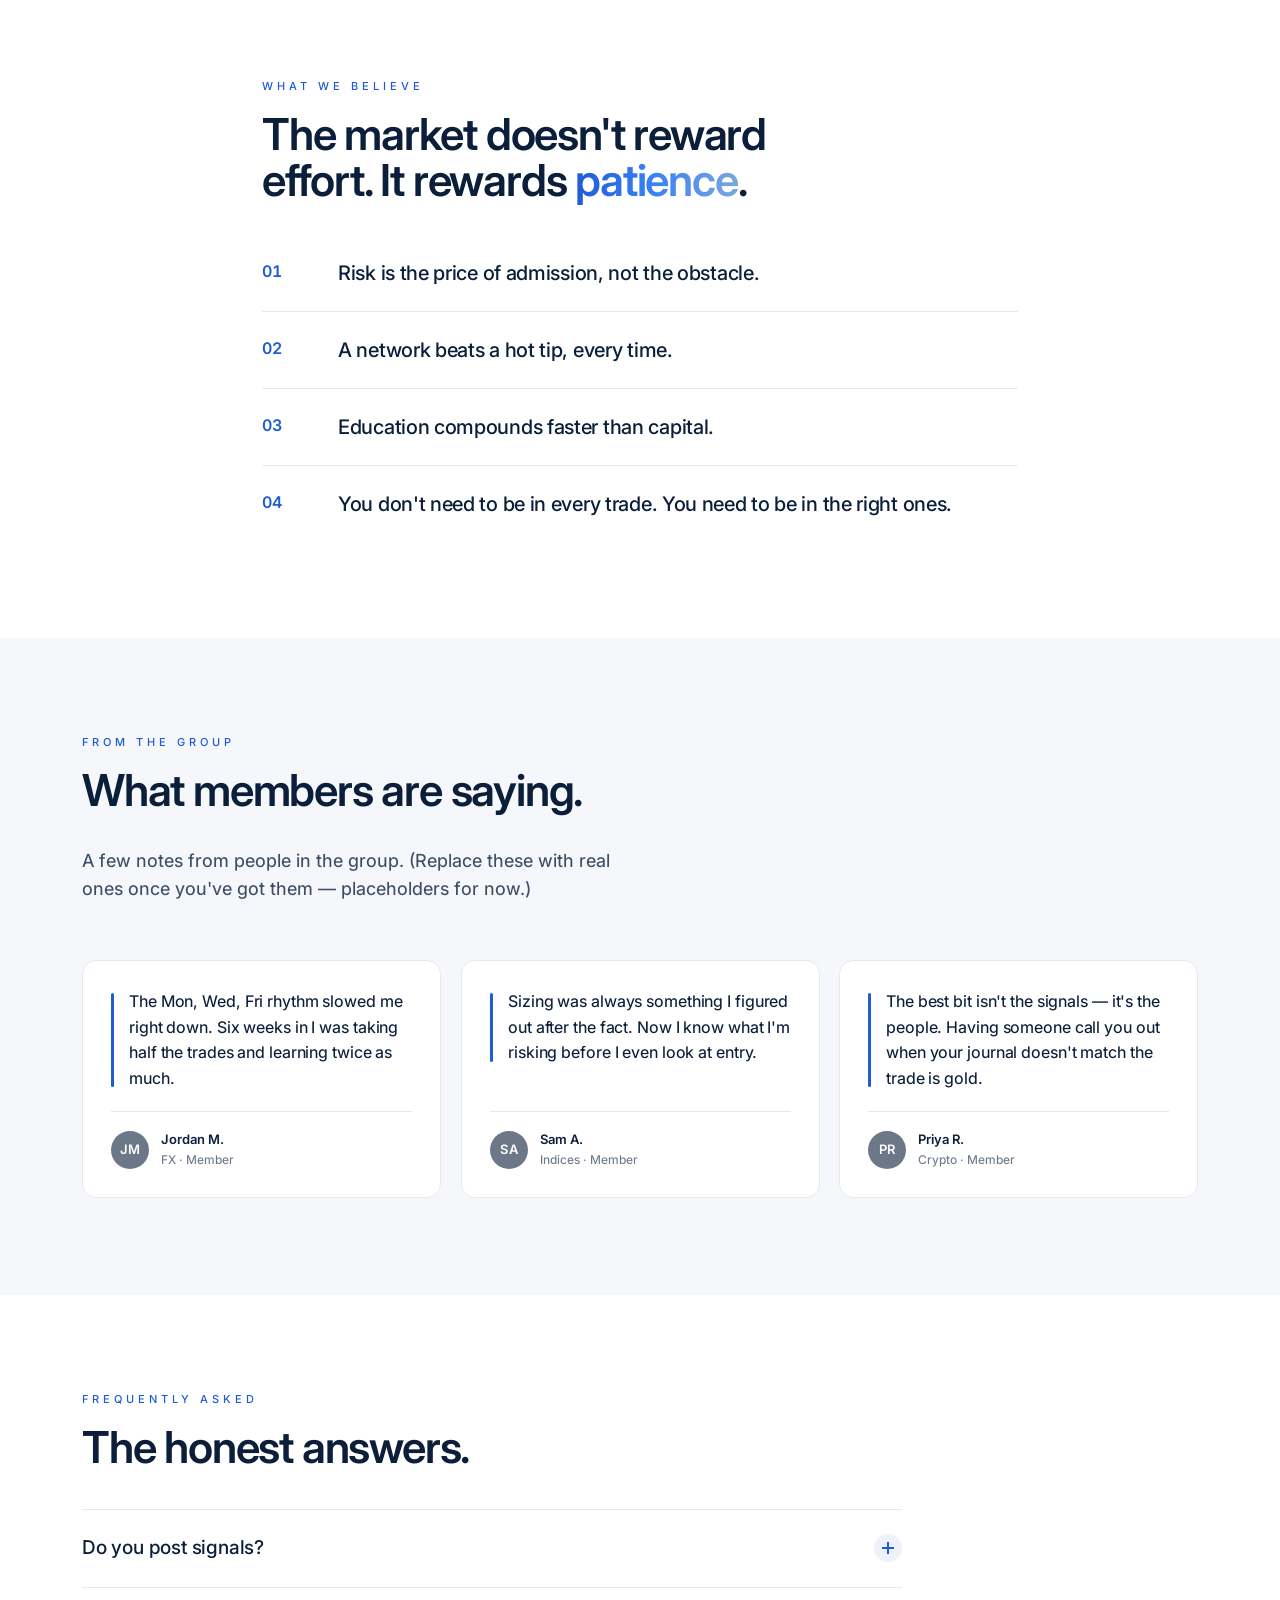
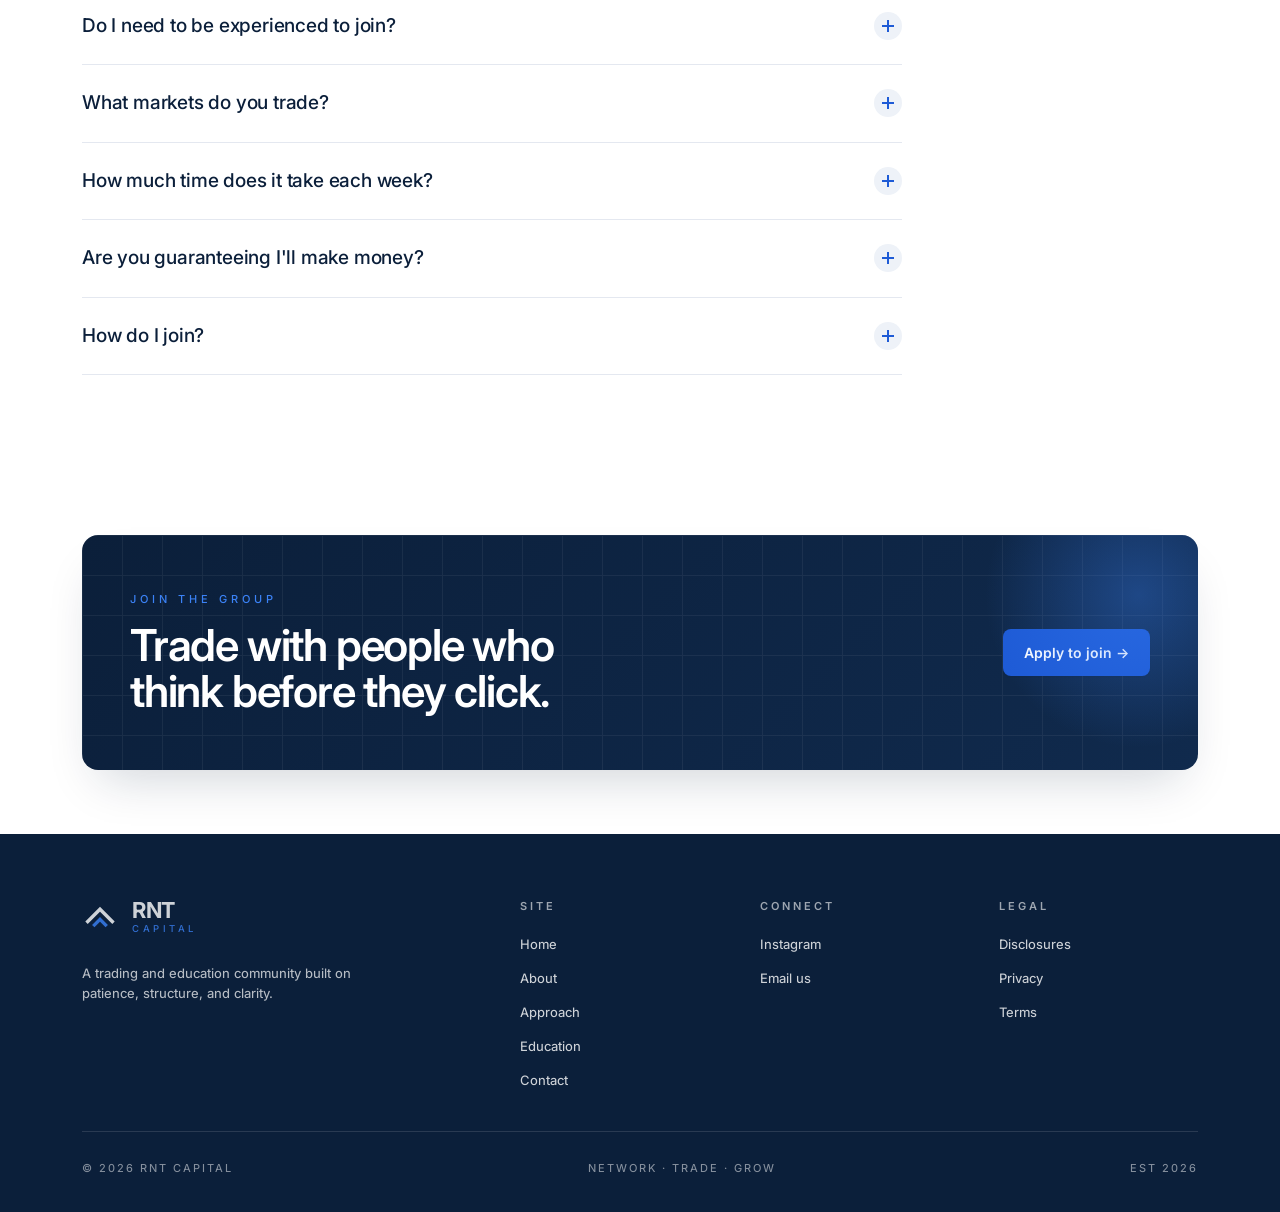
==== commit 6f02813d: "Add live TradingView market ticker to top of every page" ====
--- a/site/index.html
+++ b/site/index.html
@@ -11,6 +11,29 @@
 <link rel="stylesheet" href="styles.css">
 </head>
 <body>
+
+<!-- Live market ticker (TradingView) -->
+<aside class="market-ticker" aria-label="Live market prices">
+  <div class="tradingview-widget-container">
+    <div class="tradingview-widget-container__widget"></div>
+    <script type="text/javascript" src="https://s3.tradingview.com/external-embed/widget-ticker-tape.js" async>
+    {
+      "symbols": [
+        { "proName": "FX:EURUSD", "title": "EUR/USD" },
+        { "proName": "FX:GBPUSD", "title": "GBP/USD" },
+        { "proName": "BITSTAMP:BTCUSD", "title": "BTC/USD" },
+        { "proName": "OANDA:XAUUSD", "title": "Gold" },
+        { "proName": "FOREXCOM:SPXUSD", "title": "S&P 500" }
+      ],
+      "showSymbolLogo": false,
+      "isTransparent": true,
+      "displayMode": "adaptive",
+      "colorTheme": "dark",
+      "locale": "en"
+    }
+    </script>
+  </div>
+</aside>
 
 <header class="site-header">
   <div class="wrap nav">
@@ -66,41 +89,6 @@
         <span class="hero-pulse" style="right: 28px; top: 64px;" aria-hidden="true"></span>
         <div class="meta"><span>MON</span><span>WED</span><span>FRI</span></div>
       </div>
-    </div>
-  </section>
-
-  <!-- Market ticker -->
-  <section class="ticker" aria-label="Markets we cover">
-    <div class="ticker-track">
-      <span class="ticker-item"><span class="dot"></span>EUR / USD</span>
-      <span class="ticker-item"><span class="dot"></span>GBP / USD</span>
-      <span class="ticker-item"><span class="dot"></span>USD / JPY</span>
-      <span class="ticker-item"><span class="dot"></span>S&P 500</span>
-      <span class="ticker-item"><span class="dot"></span>Nasdaq 100</span>
-      <span class="ticker-item"><span class="dot"></span>Dow 30</span>
-      <span class="ticker-item"><span class="dot"></span>FTSE 100</span>
-      <span class="ticker-item"><span class="dot"></span>DAX</span>
-      <span class="ticker-item"><span class="dot"></span>Nikkei 225</span>
-      <span class="ticker-item"><span class="dot"></span>Gold</span>
-      <span class="ticker-item"><span class="dot"></span>Brent Crude</span>
-      <span class="ticker-item"><span class="dot"></span>BTC / USD</span>
-      <span class="ticker-item"><span class="dot"></span>ETH / USD</span>
-      <span class="ticker-item"><span class="dot"></span>Risk · Structure · Patience</span>
-      <!-- duplicated for seamless loop -->
-      <span class="ticker-item" aria-hidden="true"><span class="dot"></span>EUR / USD</span>
-      <span class="ticker-item" aria-hidden="true"><span class="dot"></span>GBP / USD</span>
-      <span class="ticker-item" aria-hidden="true"><span class="dot"></span>USD / JPY</span>
-      <span class="ticker-item" aria-hidden="true"><span class="dot"></span>S&P 500</span>
-      <span class="ticker-item" aria-hidden="true"><span class="dot"></span>Nasdaq 100</span>
-      <span class="ticker-item" aria-hidden="true"><span class="dot"></span>Dow 30</span>
-      <span class="ticker-item" aria-hidden="true"><span class="dot"></span>FTSE 100</span>
-      <span class="ticker-item" aria-hidden="true"><span class="dot"></span>DAX</span>
-      <span class="ticker-item" aria-hidden="true"><span class="dot"></span>Nikkei 225</span>
-      <span class="ticker-item" aria-hidden="true"><span class="dot"></span>Gold</span>
-      <span class="ticker-item" aria-hidden="true"><span class="dot"></span>Brent Crude</span>
-      <span class="ticker-item" aria-hidden="true"><span class="dot"></span>BTC / USD</span>
-      <span class="ticker-item" aria-hidden="true"><span class="dot"></span>ETH / USD</span>
-      <span class="ticker-item" aria-hidden="true"><span class="dot"></span>Risk · Structure · Patience</span>
     </div>
   </section>
 
--- a/site/styles.css
+++ b/site/styles.css
@@ -351,6 +351,25 @@
 }
 .stat-cell .lbl { font-size: 12px; font-weight: 500; opacity: 0.65; }
 
+/* ── Live market ticker (TradingView widget) ──────────────────────────── */
+.market-ticker {
+  background: var(--ink);
+  border-bottom: 1px solid rgba(255,255,255,0.06);
+  min-height: 46px;
+  overflow: hidden;
+  position: relative;
+}
+.market-ticker .tradingview-widget-container {
+  height: 46px;
+}
+.market-ticker::before, .market-ticker::after {
+  content: "";
+  position: absolute; top: 0; bottom: 0; width: 56px;
+  z-index: 2; pointer-events: none;
+}
+.market-ticker::before { left: 0; background: linear-gradient(to right, var(--ink), transparent); }
+.market-ticker::after  { right: 0; background: linear-gradient(to left,  var(--ink), transparent); }
+
 /* ── Marquee ticker ─────────────────────────────────────────────────────── */
 .ticker {
   background: var(--ink);
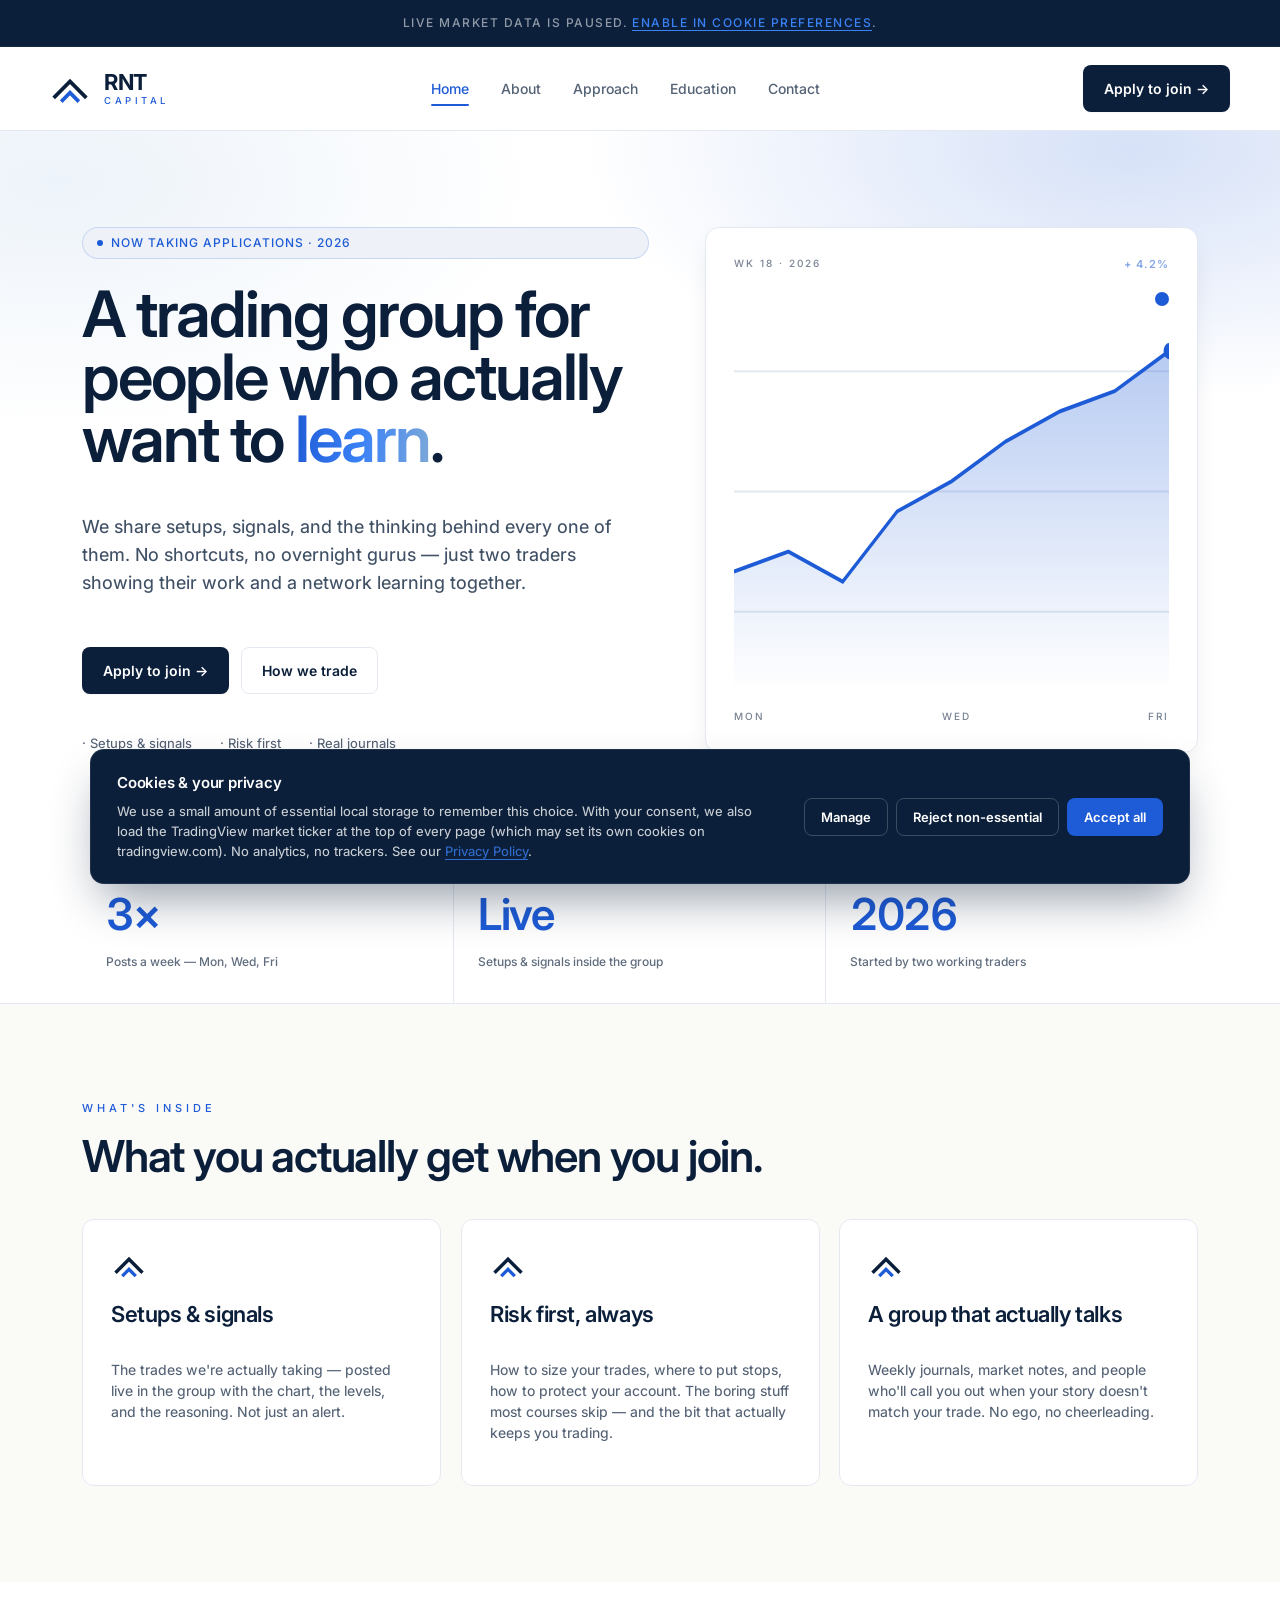
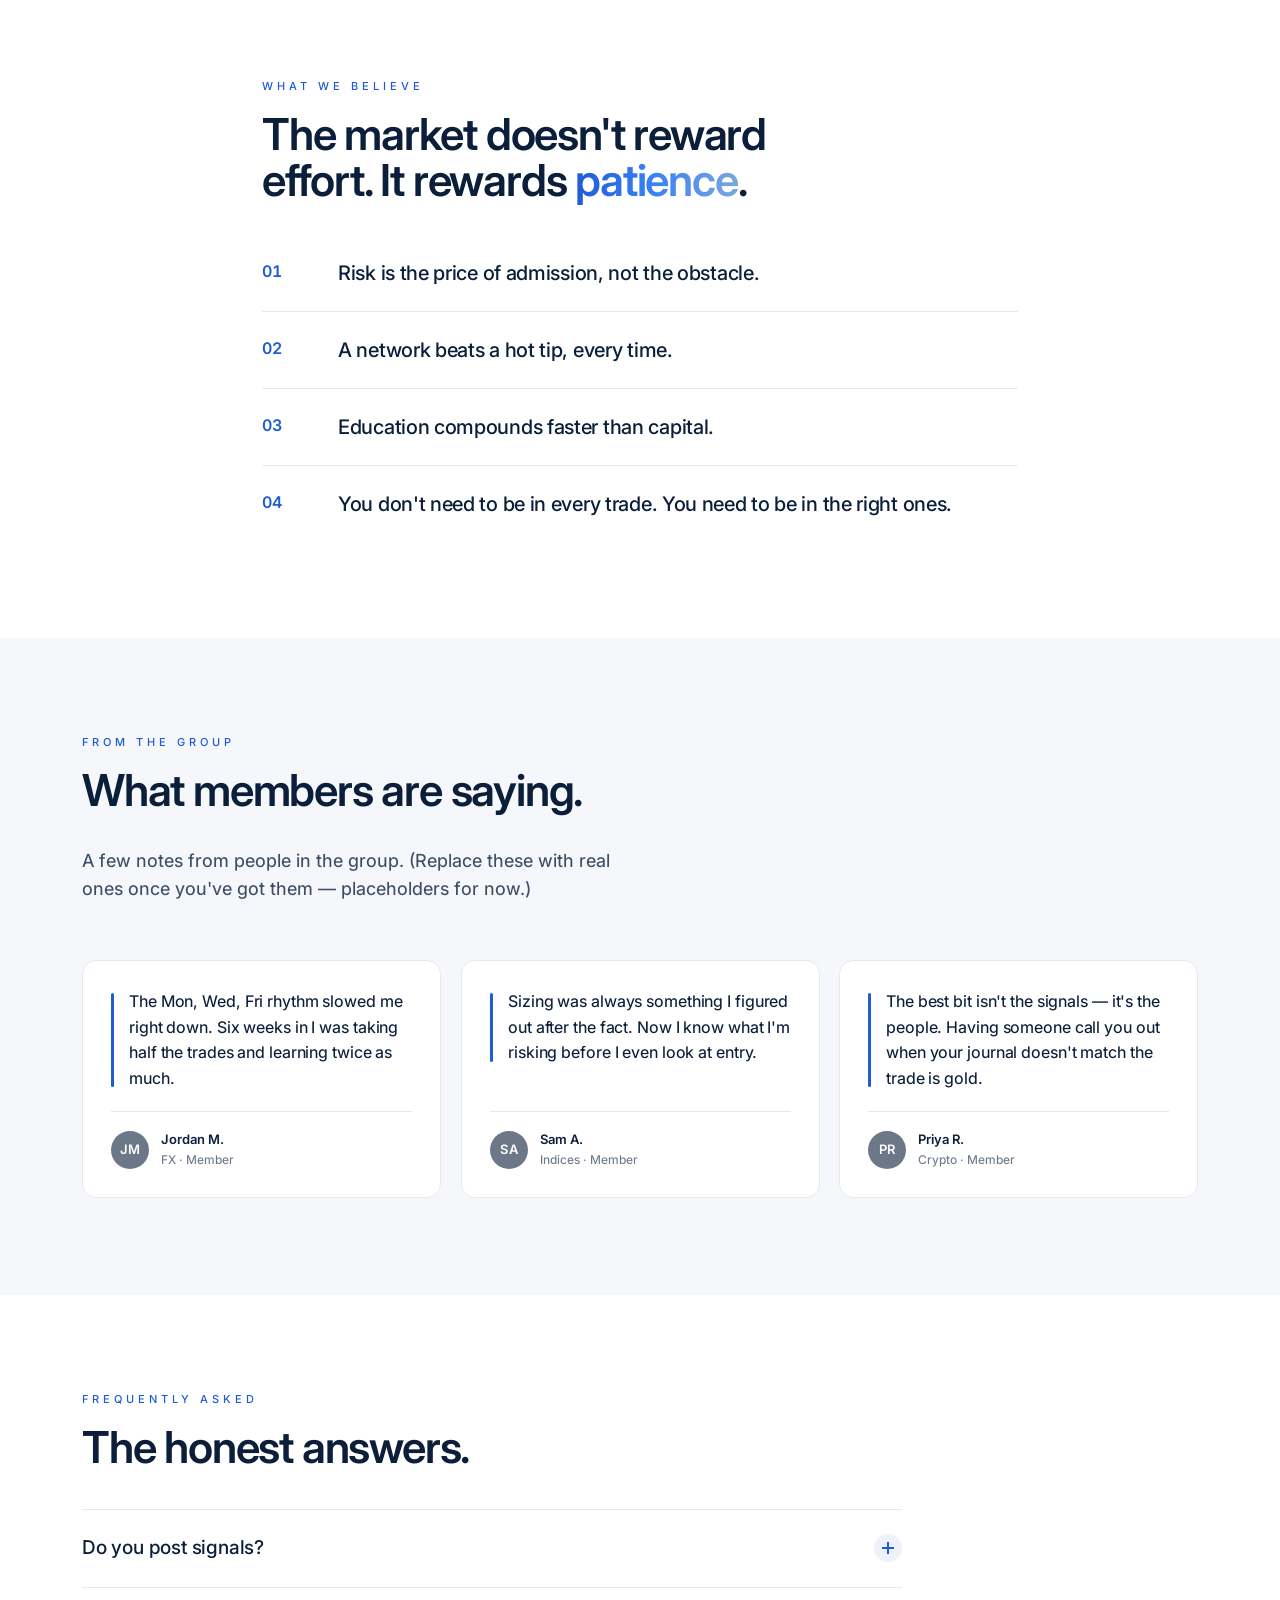
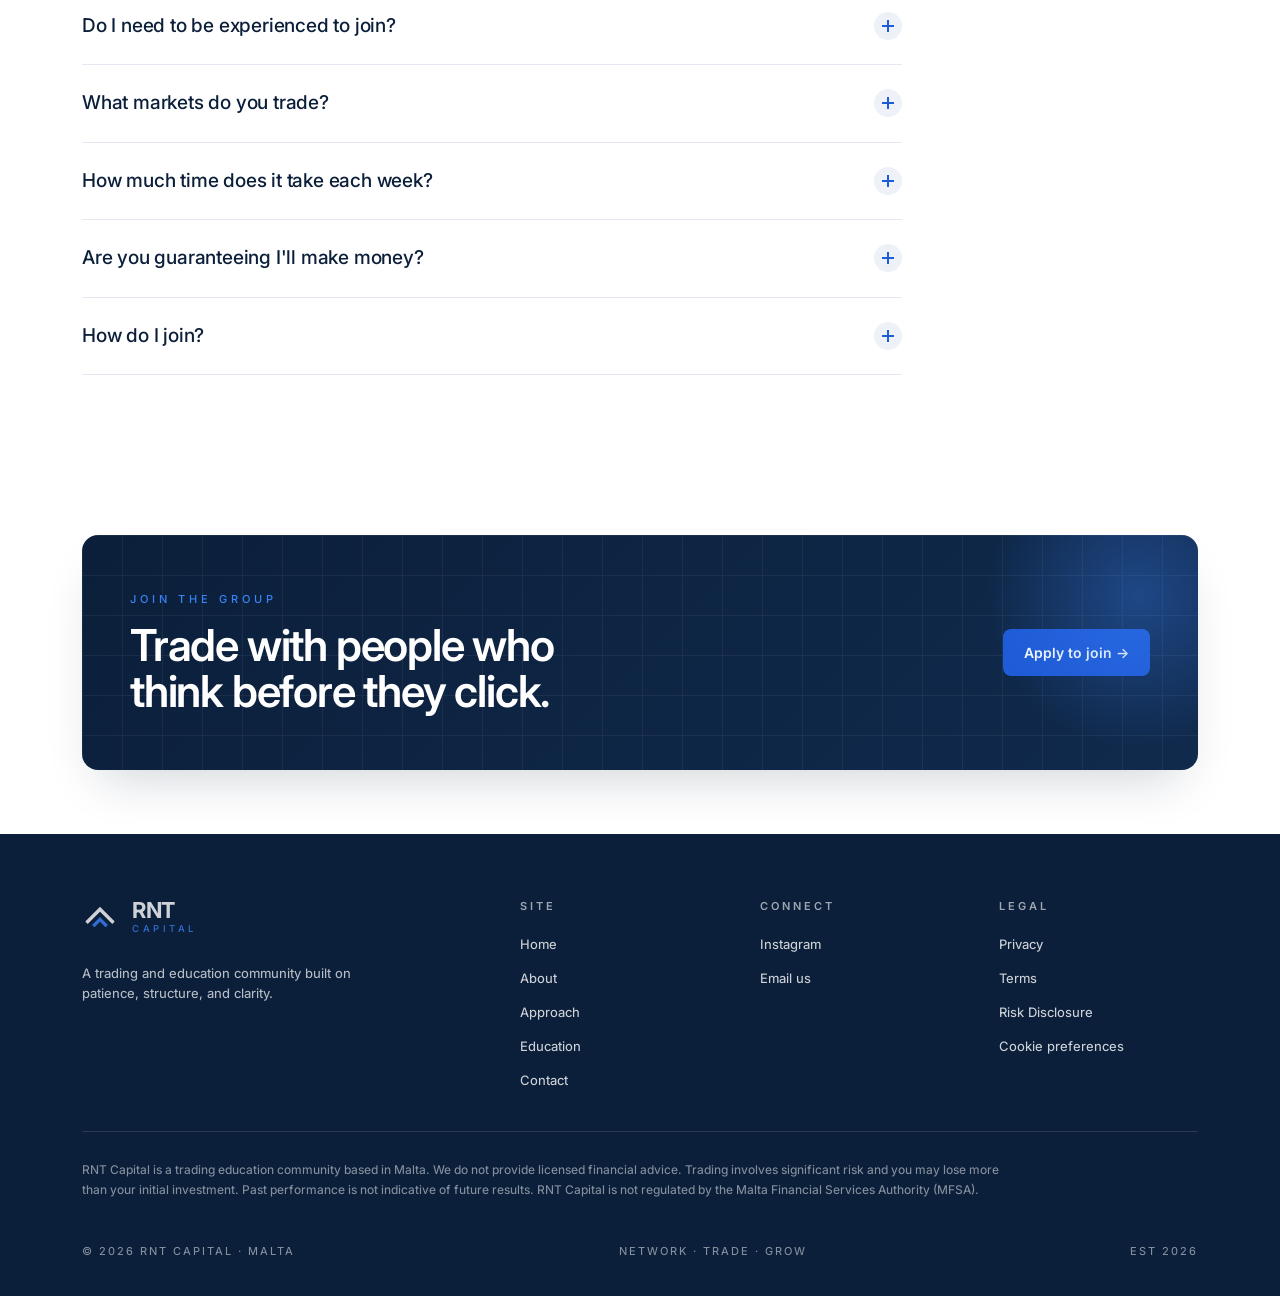
==== commit 91d26de6: "Add full legal compliance: privacy, terms, risk, cookie consent, footer disclaimer - New pages: priv" ====
--- a/site/index.html
+++ b/site/index.html
@@ -16,22 +16,6 @@
 <aside class="market-ticker" aria-label="Live market prices">
   <div class="tradingview-widget-container">
     <div class="tradingview-widget-container__widget"></div>
-    <script type="text/javascript" src="https://s3.tradingview.com/external-embed/widget-ticker-tape.js" async>
-    {
-      "symbols": [
-        { "proName": "FX:EURUSD", "title": "EUR/USD" },
-        { "proName": "FX:GBPUSD", "title": "GBP/USD" },
-        { "proName": "BITSTAMP:BTCUSD", "title": "BTC/USD" },
-        { "proName": "OANDA:XAUUSD", "title": "Gold" },
-        { "proName": "FOREXCOM:SPXUSD", "title": "S&P 500" }
-      ],
-      "showSymbolLogo": false,
-      "isTransparent": true,
-      "displayMode": "adaptive",
-      "colorTheme": "dark",
-      "locale": "en"
-    }
-    </script>
   </div>
 </aside>
 
@@ -255,12 +239,13 @@
       </div>
       <div class="footer-col"><h4>Site</h4><ul><li><a href="index.html">Home</a></li><li><a href="about.html">About</a></li><li><a href="approach.html">Approach</a></li><li><a href="education.html">Education</a></li><li><a href="contact.html">Contact</a></li></ul></div>
       <div class="footer-col"><h4>Connect</h4><ul><li><a href="https://www.instagram.com/rnt.capital/" target="_blank" rel="noopener">Instagram</a></li><li><a href="mailto:rntcapital365@gmail.com">Email us</a></li></ul></div>
-      <div class="footer-col"><h4>Legal</h4><ul><li><a href="#">Disclosures</a></li><li><a href="#">Privacy</a></li><li><a href="#">Terms</a></li></ul></div>
-    </div>
-    <div class="footer-meta"><span>© 2026 RNT Capital</span><span>Network · Trade · Grow</span><span>Est 2026</span></div>
+      <div class="footer-col"><h4>Legal</h4><ul><li><a href="privacy.html">Privacy</a></li><li><a href="terms.html">Terms</a></li><li><a href="risk.html">Risk Disclosure</a></li><li><a href="#" data-cookie-action="manage">Cookie preferences</a></li></ul></div>
+    </div>
+    <p class="footer-disclaimer">RNT Capital is a trading education community based in Malta. We do not provide licensed financial advice. Trading involves significant risk and you may lose more than your initial investment. Past performance is not indicative of future results. RNT Capital is not regulated by the Malta Financial Services Authority (MFSA).</p><div class="footer-meta"><span>© 2026 RNT Capital · Malta</span><span>Network · Trade · Grow</span><span>Est 2026</span></div>
   </div>
 </footer>
 
+<script src="cookie-consent.js" defer></script>
 <script src="reveal.js" defer></script>
 </body>
 </html>
--- a/site/styles.css
+++ b/site/styles.css
@@ -212,6 +212,60 @@
 .checkbox-row input { margin-top: 3px; accent-color: var(--brand); }
 .help { font-size: 12px; opacity: 0.6; }
 
+/* Multi-checkbox grid (markets traded etc.) */
+.checkbox-grid {
+  display: grid;
+  grid-template-columns: repeat(2, 1fr);
+  gap: 10px;
+}
+.checkbox-cell {
+  display: flex; align-items: center; gap: 10px;
+  padding: 12px 14px;
+  border: 1px solid var(--hairline);
+  border-radius: 8px;
+  cursor: pointer;
+  transition: border-color .2s var(--ease), background .2s var(--ease), color .2s var(--ease);
+  font-size: 14px; font-weight: 500;
+  user-select: none;
+  background: white;
+}
+.checkbox-cell:hover {
+  border-color: rgba(30,91,214,0.5);
+  background: var(--mist);
+}
+.checkbox-cell input {
+  margin: 0;
+  accent-color: var(--brand);
+  width: 16px; height: 16px;
+  cursor: pointer;
+}
+.checkbox-cell:has(input:checked) {
+  border-color: var(--brand);
+  background: rgba(30, 91, 214, 0.06);
+  color: var(--brand);
+}
+
+/* Field error states */
+.field-error {
+  font-size: 12px;
+  color: #DC2626;
+  margin-top: 2px;
+  font-weight: 500;
+}
+.field.has-error input,
+.field.has-error select,
+.field.has-error textarea {
+  border-color: #DC2626;
+  box-shadow: 0 0 0 3px rgba(220, 38, 38, 0.1);
+}
+.field.has-error .checkbox-grid {
+  outline: 1px solid #DC2626;
+  outline-offset: 2px;
+  border-radius: 8px;
+}
+.checkbox-row.has-error label,
+.checkbox-row.has-error + .field-error { color: #DC2626; }
+
 /* ── Hero glow background ──────────────────────────────────────────────── */
 .hero-section {
   position: relative;
@@ -521,6 +575,125 @@
   to   { opacity: 0.78; transform: none; }
 }
 
+/* ── Free-reads resource cards (expandable) ────────────────────────────── */
+.resources-list { display: flex; flex-direction: column; gap: 16px; }
+
+.resource-card {
+  background: white;
+  border: 1px solid var(--hairline);
+  border-radius: 14px;
+  padding: 28px;
+  transition: border-color .25s var(--ease), box-shadow .25s var(--ease), background .25s var(--ease);
+}
+.resource-card:hover {
+  border-color: rgba(30,91,214,0.28);
+  box-shadow: var(--shadow-md);
+}
+.resource-card[open] {
+  border-color: rgba(30,91,214,0.4);
+  box-shadow: var(--shadow-md);
+}
+
+.resource-card summary {
+  list-style: none;
+  cursor: pointer;
+  display: flex;
+  flex-direction: column;
+  gap: 12px;
+}
+.resource-card summary::-webkit-details-marker { display: none; }
+
+.resource-head {
+  display: flex;
+  align-items: center;
+  gap: 16px;
+  flex-wrap: wrap;
+}
+.resource-time {
+  font-size: 11px;
+  letter-spacing: 1.5px;
+  text-transform: uppercase;
+  opacity: 0.55;
+  font-weight: 500;
+}
+.resource-card h3 {
+  margin: 0;
+  font-size: 22px;
+  letter-spacing: -0.4px;
+}
+.resource-blurb {
+  margin: 0;
+  font-size: 15px;
+  line-height: 1.55;
+  max-width: 720px;
+}
+
+.resource-toggle {
+  display: inline-flex;
+  align-items: center;
+  gap: 6px;
+  margin-top: 4px;
+  color: var(--brand);
+  font-weight: 600;
+  font-size: 14px;
+}
+.resource-toggle::before { content: 'Read more'; }
+.resource-toggle::after {
+  content: '→';
+  display: inline-block;
+  transition: transform .25s var(--ease);
+}
+.resource-card:hover .resource-toggle::after { transform: translateX(3px); }
+.resource-card[open] .resource-toggle::before { content: 'Read less'; }
+.resource-card[open] .resource-toggle::after { transform: rotate(-90deg); }
+.resource-card[open]:hover .resource-toggle::after { transform: rotate(-90deg); }
+
+.resource-body {
+  margin-top: 24px;
+  padding-top: 24px;
+  border-top: 1px solid var(--hairline);
+  font-size: 15px;
+  line-height: 1.7;
+  color: var(--ink);
+  animation: faq-in .35s var(--ease);
+  max-width: 760px;
+}
+.resource-body p { margin: 0 0 16px; opacity: 0.85; }
+.resource-body h4 {
+  font-size: 16px;
+  font-weight: 600;
+  margin: 24px 0 8px;
+  letter-spacing: -0.2px;
+  color: var(--ink);
+  opacity: 1;
+}
+.resource-body strong { font-weight: 600; }
+.resource-body em { font-style: italic; opacity: 0.95; }
+
+.resource-cta {
+  margin-top: 28px;
+  padding: 20px 24px;
+  background: var(--mist);
+  border-radius: 10px;
+  display: flex;
+  justify-content: space-between;
+  align-items: center;
+  gap: 16px;
+  flex-wrap: wrap;
+  border: 1px solid rgba(30,91,214,0.12);
+}
+.resource-cta span {
+  font-size: 14px;
+  font-weight: 500;
+  opacity: 0.9;
+}
+
+@media (max-width: 620px) {
+  .resource-card { padding: 22px; }
+  .resource-card h3 { font-size: 19px; }
+  .resource-cta { flex-direction: column; align-items: flex-start; padding: 18px 20px; }
+}
+
 /* ── Logo cloud / "as covered in" strip ─────────────────────────────────── */
 .logo-cloud {
   display: flex; align-items: center; justify-content: space-between;
@@ -542,6 +715,269 @@
 }
 .reveal.is-visible { opacity: 1; transform: none; }
 .reveal-stagger > * { transition-delay: calc(var(--i, 0) * 70ms); }
+
+/* ── Footer disclaimer (financial) ─────────────────────────────────────── */
+.footer-disclaimer {
+  font-size: 12px;
+  line-height: 1.65;
+  opacity: 0.5;
+  margin: 28px 0 16px;
+  max-width: 920px;
+}
+
+/* ── TradingView placeholder (when functional cookies rejected) ────────── */
+.tv-placeholder {
+  display: flex;
+  align-items: center;
+  justify-content: center;
+  height: 46px;
+  font-size: 12px;
+  letter-spacing: 1.5px;
+  text-transform: uppercase;
+  color: rgba(255,255,255,0.55);
+  font-weight: 500;
+  padding: 0 16px;
+  text-align: center;
+}
+.tv-placeholder-link {
+  background: none; border: 0; padding: 0;
+  color: var(--bright);
+  font: inherit;
+  letter-spacing: inherit;
+  text-transform: inherit;
+  cursor: pointer;
+  text-decoration: underline;
+  text-underline-offset: 3px;
+  margin-left: 4px;
+}
+.tv-placeholder-link:hover { opacity: 0.8; }
+
+/* ── Cookie consent banner ─────────────────────────────────────────────── */
+.cookie-banner {
+  position: fixed; left: 16px; right: 16px; bottom: 16px;
+  z-index: 100;
+  background: var(--ink);
+  color: white;
+  border-radius: 14px;
+  box-shadow: 0 24px 48px -12px rgba(11, 31, 58, 0.45);
+  border: 1px solid rgba(255,255,255,0.08);
+  animation: cookie-slide-in .35s var(--ease);
+  max-width: 1100px;
+  margin: 0 auto;
+}
+.cookie-banner-inner {
+  display: grid;
+  grid-template-columns: 1fr auto;
+  gap: 24px;
+  padding: 22px 26px;
+  align-items: center;
+}
+.cookie-banner-text h3 {
+  font-size: 15px;
+  font-weight: 600;
+  margin: 0 0 6px;
+  letter-spacing: -0.2px;
+}
+.cookie-banner-text p {
+  margin: 0;
+  font-size: 13px;
+  line-height: 1.55;
+  opacity: 0.78;
+  max-width: 720px;
+}
+.cookie-banner-text a {
+  color: var(--bright);
+  text-decoration: underline;
+  text-underline-offset: 3px;
+}
+.cookie-banner-actions {
+  display: flex;
+  gap: 8px;
+  flex-wrap: wrap;
+  justify-content: flex-end;
+}
+.cookie-btn { padding: 10px 16px; font-size: 13px; }
+.cookie-banner .btn-ghost { color: white; border-color: rgba(255,255,255,0.2); }
+.cookie-banner .btn-ghost:hover { border-color: white; background: rgba(255,255,255,0.06); }
+
+@keyframes cookie-slide-in {
+  from { opacity: 0; transform: translateY(20px); }
+  to   { opacity: 1; transform: none; }
+}
+
+/* ── Cookie preferences modal ──────────────────────────────────────────── */
+.cookie-prefs {
+  position: fixed; inset: 0;
+  z-index: 101;
+  display: flex; align-items: center; justify-content: center;
+  padding: 20px;
+}
+.cookie-prefs-backdrop {
+  position: absolute; inset: 0;
+  background: rgba(11, 31, 58, 0.55);
+  backdrop-filter: blur(2px);
+  -webkit-backdrop-filter: blur(2px);
+  animation: fade-in .2s var(--ease);
+}
+.cookie-prefs-card {
+  position: relative;
+  background: white;
+  color: var(--ink);
+  border-radius: 16px;
+  padding: 32px;
+  width: 100%;
+  max-width: 560px;
+  max-height: calc(100vh - 40px);
+  overflow-y: auto;
+  box-shadow: var(--shadow-lg);
+  animation: cookie-slide-in .25s var(--ease);
+  border: 1px solid var(--hairline);
+}
+.cookie-prefs-head {
+  display: flex; justify-content: space-between; align-items: center;
+  margin-bottom: 12px;
+}
+.cookie-prefs-head h3 {
+  font-size: 22px; font-weight: 600; margin: 0; letter-spacing: -0.4px;
+}
+.cookie-prefs-close {
+  background: none; border: 0; padding: 6px 10px;
+  font-size: 24px; line-height: 1; cursor: pointer;
+  color: var(--ink); opacity: 0.55;
+  border-radius: 6px;
+  transition: opacity .15s, background .15s;
+}
+.cookie-prefs-close:hover { opacity: 1; background: var(--mist); }
+.cookie-prefs-intro {
+  font-size: 13px; line-height: 1.55;
+  opacity: 0.7;
+  margin: 0 0 20px;
+}
+.cookie-prefs-row {
+  display: flex; align-items: flex-start; gap: 16px;
+  padding: 18px 0;
+  border-top: 1px solid var(--hairline);
+}
+.cookie-prefs-row-text {
+  flex: 1;
+}
+.cookie-prefs-row strong {
+  display: block;
+  font-weight: 600;
+  font-size: 15px;
+  margin-bottom: 4px;
+}
+.cookie-prefs-row p {
+  font-size: 13px;
+  line-height: 1.55;
+  opacity: 0.7;
+  margin: 0;
+}
+.cookie-toggle {
+  position: relative;
+  display: inline-block;
+  width: 40px; height: 22px;
+  flex-shrink: 0;
+  margin-top: 2px;
+  cursor: pointer;
+}
+.cookie-toggle input { opacity: 0; width: 0; height: 0; position: absolute; }
+.cookie-toggle .cookie-toggle-track {
+  position: absolute; inset: 0;
+  background: var(--hairline);
+  border-radius: 999px;
+  transition: background .2s var(--ease);
+}
+.cookie-toggle .cookie-toggle-track::before {
+  content: "";
+  position: absolute;
+  width: 18px; height: 18px;
+  left: 2px; top: 2px;
+  background: white;
+  border-radius: 50%;
+  box-shadow: 0 1px 2px rgba(0,0,0,0.1);
+  transition: transform .2s var(--ease);
+}
+.cookie-toggle input:checked + .cookie-toggle-track { background: var(--brand); }
+.cookie-toggle input:checked + .cookie-toggle-track::before { transform: translateX(18px); }
+.cookie-toggle input:focus-visible + .cookie-toggle-track {
+  box-shadow: 0 0 0 3px rgba(30,91,214,0.25);
+}
+.cookie-toggle.disabled { cursor: not-allowed; opacity: 0.55; }
+.cookie-prefs-actions {
+  display: flex;
+  justify-content: flex-end;
+  gap: 10px;
+  margin-top: 24px;
+  padding-top: 20px;
+  border-top: 1px solid var(--hairline);
+}
+
+@keyframes fade-in { from { opacity: 0; } to { opacity: 1; } }
+
+/* ── Legal page typography ─────────────────────────────────────────────── */
+.legal-content {
+  max-width: 760px;
+  margin: 0 auto;
+}
+.legal-content h2 {
+  font-size: 26px;
+  font-weight: 600;
+  margin: 56px 0 16px;
+  letter-spacing: -0.6px;
+}
+.legal-content h2:first-child { margin-top: 0; }
+.legal-content h3 {
+  font-size: 18px;
+  margin: 24px 0 8px;
+}
+.legal-content p {
+  margin: 0 0 16px;
+  font-size: 16px;
+  line-height: 1.7;
+  color: var(--ink);
+}
+.legal-content ul, .legal-content ol {
+  padding-left: 22px;
+  margin: 0 0 20px;
+  line-height: 1.7;
+  font-size: 16px;
+}
+.legal-content li {
+  margin-bottom: 10px;
+}
+.legal-content a {
+  color: var(--brand);
+  text-decoration: underline;
+  text-underline-offset: 3px;
+  text-decoration-thickness: 1px;
+}
+.legal-content a:hover { text-decoration-thickness: 2px; }
+.legal-content code {
+  background: var(--faint);
+  padding: 2px 6px;
+  border-radius: 4px;
+  font-size: 0.9em;
+  font-family: 'SF Mono', Menlo, Consolas, monospace;
+}
+.legal-content strong { font-weight: 600; }
+.legal-meta {
+  font-size: 13px;
+  opacity: 0.6;
+  margin: 16px 0 0;
+  letter-spacing: 0.2px;
+}
+.risk-callout {
+  background: rgba(30, 91, 214, 0.06);
+  border: 1px solid rgba(30, 91, 214, 0.22);
+  border-left: 4px solid var(--brand);
+  border-radius: 10px;
+  padding: 24px 28px;
+  font-size: 15px;
+  line-height: 1.65;
+  margin-bottom: 32px;
+}
+.risk-callout strong { color: var(--brand); }
 
 /* ── Reduced motion ────────────────────────────────────────────────────── */
 @media (prefers-reduced-motion: reduce) {
@@ -554,6 +990,16 @@
   .reveal { opacity: 1; transform: none; }
   .ticker-track { animation: none; transform: none; }
   .hero-pulse { animation: none; }
+  .cookie-banner, .cookie-prefs-card, .cookie-prefs-backdrop { animation: none; }
+}
+
+/* ── Cookie banner responsive ──────────────────────────────────────────── */
+@media (max-width: 720px) {
+  .cookie-banner { left: 12px; right: 12px; bottom: 12px; }
+  .cookie-banner-inner { grid-template-columns: 1fr; gap: 16px; padding: 18px 20px; }
+  .cookie-banner-actions { justify-content: stretch; }
+  .cookie-btn { flex: 1; justify-content: center; }
+  .cookie-prefs-card { padding: 24px; }
 }
 
 /* ── Responsive ─────────────────────────────────────────────────────────── */
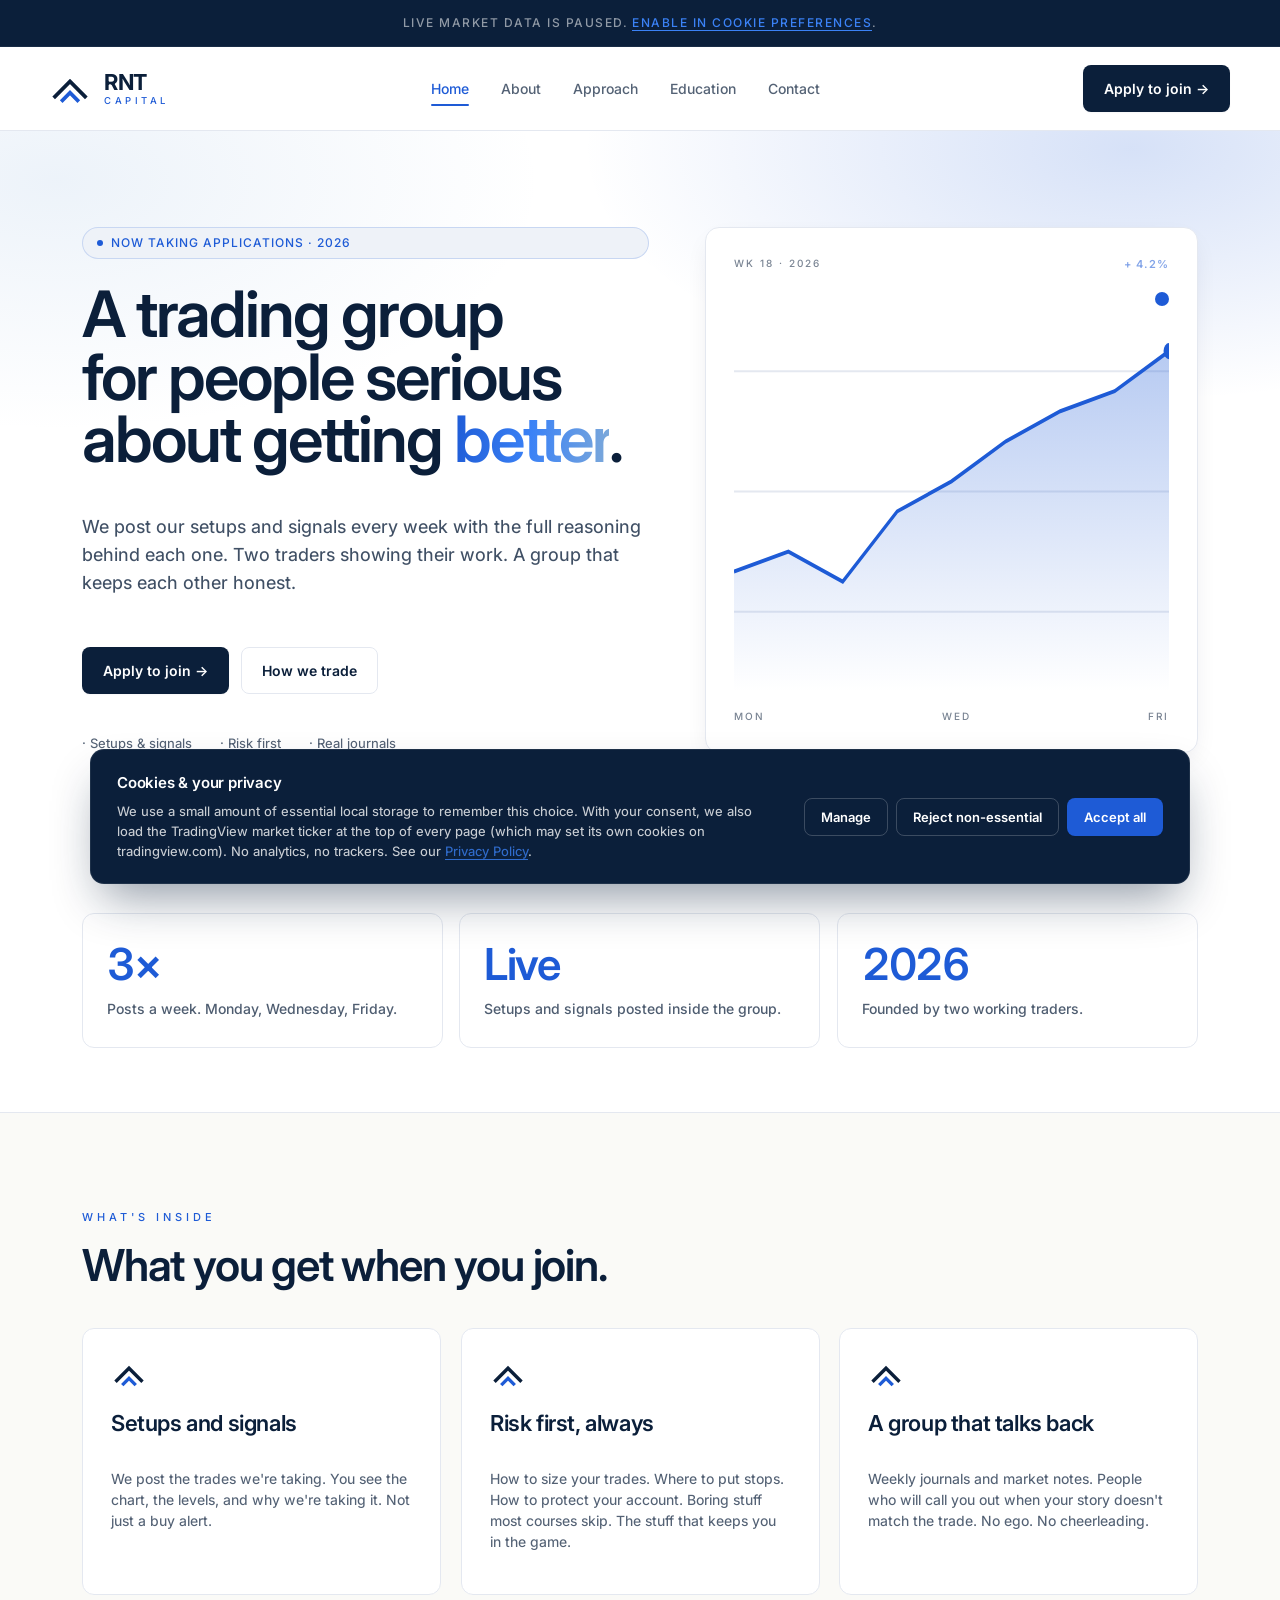
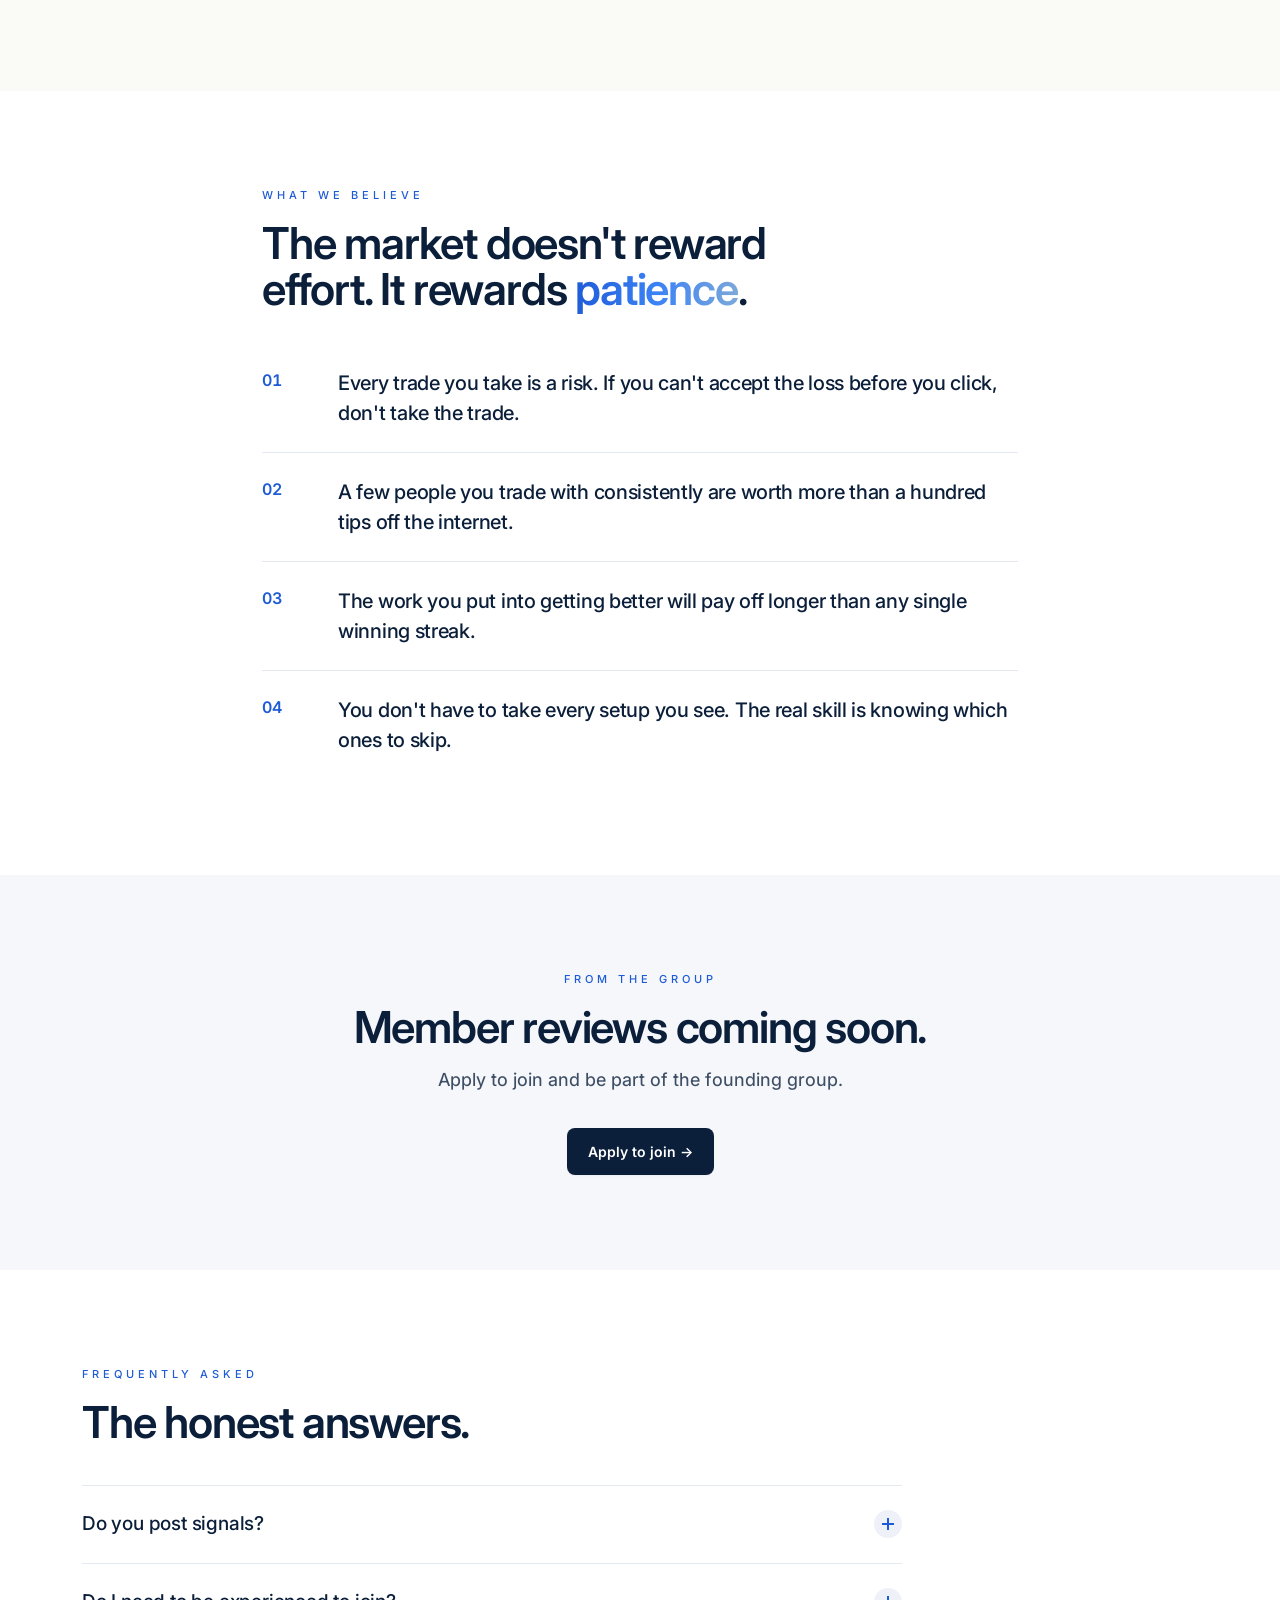
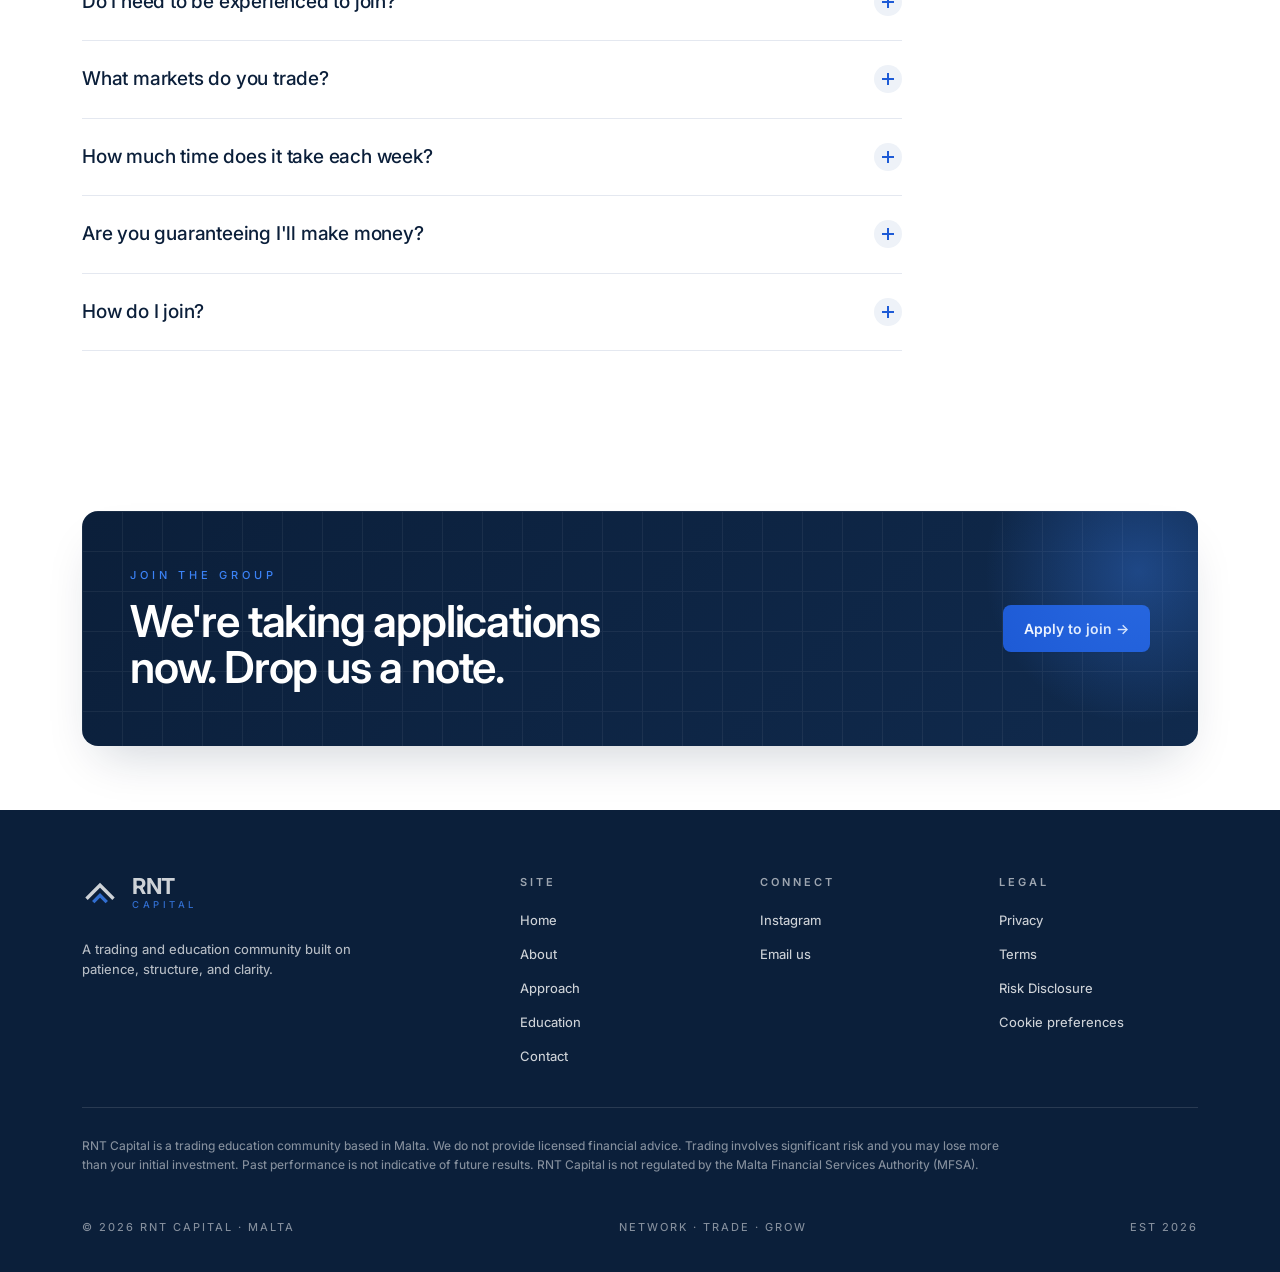
==== commit a9ead8db: "Rewrite homepage copy in plain trader voice - Removed all em dashes, broke up comma-heavy lists into" ====
--- a/site/index.html
+++ b/site/index.html
@@ -3,8 +3,8 @@
 <head>
 <meta charset="utf-8" />
 <meta name="viewport" content="width=device-width, initial-scale=1" />
-<title>RNT Capital — Network · Trade · Grow</title>
-<meta name="description" content="A trading and education community built on patience, structure, and clarity. Frameworks over signals. Risk-led trading. Mon · Wed · Fri." />
+<title>RNT Capital · Network · Trade · Grow</title>
+<meta name="description" content="A trading group for people serious about getting better. We post setups and signals every week with the full reasoning behind each one. Mon, Wed, Fri." />
 <link rel="preconnect" href="https://fonts.googleapis.com">
 <link rel="preconnect" href="https://fonts.gstatic.com" crossorigin>
 <link href="https://fonts.googleapis.com/css2?family=Inter:wght@400;450;500;600;700&display=swap" rel="stylesheet">
@@ -42,8 +42,8 @@
     <div class="wrap hero-grid" style="display: grid; grid-template-columns: 1.15fr 1fr; gap: 56px; align-items: center;">
       <div class="reveal" style="display: flex; flex-direction: column; gap: 24px;">
         <span class="pill"><span class="dot"></span>Now taking applications · 2026</span>
-        <h1>A trading group for people who actually want to <span class="accent-grad">learn</span>.</h1>
-        <p class="lead">We share setups, signals, and the thinking behind every one of them. No shortcuts, no overnight gurus — just two traders showing their work and a network learning together.</p>
+        <h1>A trading group for people serious about getting <span class="accent-grad">better</span>.</h1>
+        <p class="lead">We post our setups and signals every week with the full reasoning behind each one. Two traders showing their work. A group that keeps each other honest.</p>
         <div style="display: flex; gap: 12px; margin-top: 8px; flex-wrap: wrap;">
           <a href="contact.html" class="btn btn-primary">Apply to join →</a>
           <a href="approach.html" class="btn btn-ghost">How we trade</a>
@@ -77,12 +77,21 @@
   </section>
 
   <!-- Stats -->
-  <section style="border-bottom: 1px solid var(--hairline);">
-    <div class="wrap">
-      <div class="stats reveal-stagger">
-        <div class="stat-cell reveal"><span class="num">3×</span><span class="lbl">Posts a week — Mon, Wed, Fri</span></div>
-        <div class="stat-cell reveal"><span class="num">Live</span><span class="lbl">Setups &amp; signals inside the group</span></div>
-        <div class="stat-cell reveal"><span class="num">2026</span><span class="lbl">Started by two working traders</span></div>
+  <section class="section tight" style="border-bottom: 1px solid var(--hairline);">
+    <div class="wrap">
+      <div class="stats-cards reveal-stagger">
+        <div class="stat-card reveal">
+          <div class="stat-card-value">3&times;</div>
+          <div class="stat-card-label">Posts a week. Monday, Wednesday, Friday.</div>
+        </div>
+        <div class="stat-card reveal">
+          <div class="stat-card-value">Live</div>
+          <div class="stat-card-label">Setups and signals posted inside the group.</div>
+        </div>
+        <div class="stat-card reveal">
+          <div class="stat-card-value">2026</div>
+          <div class="stat-card-label">Founded by two working traders.</div>
+        </div>
       </div>
     </div>
   </section>
@@ -92,23 +101,23 @@
     <div class="wrap">
       <div class="reveal" style="display:flex; flex-direction:column; gap:16px; margin-bottom: 40px;">
         <span class="eyebrow">What's inside</span>
-        <h2>What you actually get when you join.</h2>
+        <h2>What you get when you join.</h2>
       </div>
       <div class="grid-3 reveal-stagger">
         <div class="card tilt reveal">
           <svg width="36" height="36" viewBox="0 0 64 64" aria-hidden="true"><path d="M8 44 L32 20 L56 44" stroke="#0B1F3A" stroke-width="6" fill="none" /><path d="M20 50 L32 38 L44 50" stroke="#1E5BD6" stroke-width="6" fill="none" /></svg>
-          <h3>Setups &amp; signals</h3>
-          <p class="muted" style="font-size: 14px;">The trades we're actually taking — posted live in the group with the chart, the levels, and the reasoning. Not just an alert.</p>
+          <h3>Setups and signals</h3>
+          <p class="muted" style="font-size: 14px;">We post the trades we're taking. You see the chart, the levels, and why we're taking it. Not just a buy alert.</p>
         </div>
         <div class="card tilt reveal">
           <svg width="36" height="36" viewBox="0 0 64 64" aria-hidden="true"><path d="M8 44 L32 20 L56 44" stroke="#0B1F3A" stroke-width="6" fill="none" /><path d="M20 50 L32 38 L44 50" stroke="#1E5BD6" stroke-width="6" fill="none" /></svg>
           <h3>Risk first, always</h3>
-          <p class="muted" style="font-size: 14px;">How to size your trades, where to put stops, how to protect your account. The boring stuff most courses skip — and the bit that actually keeps you trading.</p>
+          <p class="muted" style="font-size: 14px;">How to size your trades. Where to put stops. How to protect your account. Boring stuff most courses skip. The stuff that keeps you in the game.</p>
         </div>
         <div class="card tilt reveal">
           <svg width="36" height="36" viewBox="0 0 64 64" aria-hidden="true"><path d="M8 44 L32 20 L56 44" stroke="#0B1F3A" stroke-width="6" fill="none" /><path d="M20 50 L32 38 L44 50" stroke="#1E5BD6" stroke-width="6" fill="none" /></svg>
-          <h3>A group that actually talks</h3>
-          <p class="muted" style="font-size: 14px;">Weekly journals, market notes, and people who'll call you out when your story doesn't match your trade. No ego, no cheerleading.</p>
+          <h3>A group that talks back</h3>
+          <p class="muted" style="font-size: 14px;">Weekly journals and market notes. People who will call you out when your story doesn't match the trade. No ego. No cheerleading.</p>
         </div>
       </div>
     </div>
@@ -124,54 +133,32 @@
       <div class="reveal-stagger" style="display: flex; flex-direction: column; gap: 0;">
         <div class="reveal" style="display: grid; grid-template-columns: 56px 1fr; gap: 20px; padding: 24px 0; border-bottom: 1px solid var(--hairline);">
           <span class="accent" style="font-weight: 600; font-feature-settings: 'tnum';">01</span>
-          <p style="margin: 0; font-size: 20px; font-weight: 500; line-height: 1.4; letter-spacing: -0.3px;">Risk is the price of admission, not the obstacle.</p>
+          <p style="margin: 0; font-size: 20px; font-weight: 500; line-height: 1.5; letter-spacing: -0.3px;">Every trade you take is a risk. If you can't accept the loss before you click, don't take the trade.</p>
         </div>
         <div class="reveal" style="display: grid; grid-template-columns: 56px 1fr; gap: 20px; padding: 24px 0; border-bottom: 1px solid var(--hairline);">
           <span class="accent" style="font-weight: 600; font-feature-settings: 'tnum';">02</span>
-          <p style="margin: 0; font-size: 20px; font-weight: 500; line-height: 1.4; letter-spacing: -0.3px;">A network beats a hot tip, every time.</p>
+          <p style="margin: 0; font-size: 20px; font-weight: 500; line-height: 1.5; letter-spacing: -0.3px;">A few people you trade with consistently are worth more than a hundred tips off the internet.</p>
         </div>
         <div class="reveal" style="display: grid; grid-template-columns: 56px 1fr; gap: 20px; padding: 24px 0; border-bottom: 1px solid var(--hairline);">
           <span class="accent" style="font-weight: 600; font-feature-settings: 'tnum';">03</span>
-          <p style="margin: 0; font-size: 20px; font-weight: 500; line-height: 1.4; letter-spacing: -0.3px;">Education compounds faster than capital.</p>
+          <p style="margin: 0; font-size: 20px; font-weight: 500; line-height: 1.5; letter-spacing: -0.3px;">The work you put into getting better will pay off longer than any single winning streak.</p>
         </div>
         <div class="reveal" style="display: grid; grid-template-columns: 56px 1fr; gap: 20px; padding: 24px 0;">
           <span class="accent" style="font-weight: 600; font-feature-settings: 'tnum';">04</span>
-          <p style="margin: 0; font-size: 20px; font-weight: 500; line-height: 1.4; letter-spacing: -0.3px;">You don't need to be in every trade. You need to be in the right ones.</p>
-        </div>
-      </div>
-    </div>
-  </section>
-
-  <!-- Testimonials / Voices from the network -->
+          <p style="margin: 0; font-size: 20px; font-weight: 500; line-height: 1.5; letter-spacing: -0.3px;">You don't have to take every setup you see. The real skill is knowing which ones to skip.</p>
+        </div>
+      </div>
+    </div>
+  </section>
+
+  <!-- Reviews placeholder (until founding members supply real ones) -->
   <section class="section mist">
-    <div class="wrap">
-      <div class="reveal" style="display:flex; flex-direction:column; gap:16px; margin-bottom: 40px;">
+    <div class="wrap" style="max-width: 720px; text-align: center;">
+      <div class="reveal" style="display: flex; flex-direction: column; gap: 16px; align-items: center;">
         <span class="eyebrow">From the group</span>
-        <h2>What members are saying.</h2>
-        <p class="lead">A few notes from people in the group. (Replace these with real ones once you've got them — placeholders for now.)</p>
-      </div>
-      <div class="grid-3 reveal-stagger">
-        <article class="testimonial reveal">
-          <blockquote>The Mon, Wed, Fri rhythm slowed me right down. Six weeks in I was taking half the trades and learning twice as much.</blockquote>
-          <div class="who">
-            <span class="avatar" aria-hidden="true">JM</span>
-            <div><strong>Jordan M.</strong><span>FX · Member</span></div>
-          </div>
-        </article>
-        <article class="testimonial reveal">
-          <blockquote>Sizing was always something I figured out after the fact. Now I know what I'm risking before I even look at entry.</blockquote>
-          <div class="who">
-            <span class="avatar" aria-hidden="true">SA</span>
-            <div><strong>Sam A.</strong><span>Indices · Member</span></div>
-          </div>
-        </article>
-        <article class="testimonial reveal">
-          <blockquote>The best bit isn't the signals — it's the people. Having someone call you out when your journal doesn't match the trade is gold.</blockquote>
-          <div class="who">
-            <span class="avatar" aria-hidden="true">PR</span>
-            <div><strong>Priya R.</strong><span>Crypto · Member</span></div>
-          </div>
-        </article>
+        <h2>Member reviews coming soon.</h2>
+        <p class="lead" style="margin: 0;">Apply to join and be part of the founding group.</p>
+        <a href="contact.html" class="btn btn-primary" style="margin-top: 18px;">Apply to join →</a>
       </div>
     </div>
   </section>
@@ -186,23 +173,23 @@
       <div class="faq reveal">
         <details>
           <summary>Do you post signals?</summary>
-          <div>Yes — signals are part of the group. But we don't just say "buy here." Every setup goes up with the chart, the levels, the risk, and why we're taking it. The point is for you to understand the trade, not just copy it.</div>
+          <div>Yes. Signals are part of the group. But we don't just say "buy here." Every setup goes up with the chart, the levels, and why we're taking it. The point is for you to understand the trade. Not just copy it.</div>
         </details>
         <details>
           <summary>Do I need to be experienced to join?</summary>
-          <div>Not at all. We've got people who've never placed a live trade and people who've been at it for years. The frameworks scale with you — you'll get value either way.</div>
+          <div>Not at all. We've got people who have never placed a live trade and people who have been at it for years. The frameworks scale with you. You'll get value either way.</div>
         </details>
         <details>
           <summary>What markets do you trade?</summary>
-          <div>Mostly FX, indices, crypto, and the odd commodity. The way we read structure and risk works the same across all of them.</div>
+          <div>Mostly FX, indices, and crypto. Some commodities too. The way we read structure and risk works the same across all of them.</div>
         </details>
         <details>
           <summary>How much time does it take each week?</summary>
-          <div>Plan for around 3 hours: Monday's market read, Wednesday's lesson, Friday's journal. You can do it in less, but you'll get more out of showing up to all three.</div>
+          <div>Plan for about 3 hours a week. Monday's market read, Wednesday's lesson, Friday's journal. You can do less and still keep up. You'll get more from showing up to all three.</div>
         </details>
         <details>
           <summary>Are you guaranteeing I'll make money?</summary>
-          <div>Absolutely not — and anyone who tells you that is lying. Trading is risky and most people lose. We can teach you to manage that risk and trade with a clear head, but we can't promise outcomes.</div>
+          <div>No. Anyone who tells you they can guarantee returns is lying. Trading is risky and most people lose money. We can teach you to manage that risk and trade with a clear head. We can't promise outcomes.</div>
         </details>
         <details>
           <summary>How do I join?</summary>
@@ -219,7 +206,7 @@
         <div class="grid-bg"></div>
         <div style="position: relative; display: flex; flex-direction: column; gap: 14px;">
           <span class="eyebrow" style="color: #3B82F6;">Join the group</span>
-          <h2>Trade with people who think before they click.</h2>
+          <h2>We're taking applications now. Drop us a note.</h2>
         </div>
         <a href="contact.html" class="btn btn-accent" style="position: relative;">Apply to join →</a>
       </div>
--- a/site/styles.css
+++ b/site/styles.css
@@ -405,6 +405,49 @@
 }
 .stat-cell .lbl { font-size: 12px; font-weight: 500; opacity: 0.65; }
 
+/* ── Stats cards (homepage) — robust block layout ──────────────────────── */
+.stats-cards {
+  display: grid;
+  grid-template-columns: repeat(3, 1fr);
+  gap: 16px;
+}
+.stat-card {
+  display: block;
+  padding: 28px 24px;
+  background: white;
+  border: 1px solid var(--hairline);
+  border-radius: 12px;
+  transition: border-color .2s var(--ease), box-shadow .2s var(--ease), transform .2s var(--ease);
+}
+.stat-card:hover {
+  border-color: rgba(30, 91, 214, 0.28);
+  box-shadow: var(--shadow-md);
+  transform: translateY(-2px);
+}
+.stat-card-value {
+  display: block;
+  font-weight: 600;
+  font-size: 44px;
+  line-height: 1;
+  letter-spacing: -1.4px;
+  color: var(--brand);
+  font-feature-settings: "tnum";
+  margin-bottom: 12px;
+}
+.stat-card-label {
+  display: block;
+  font-size: 14px;
+  font-weight: 500;
+  line-height: 1.5;
+  color: var(--ink);
+  opacity: 0.72;
+}
+@media (max-width: 720px) {
+  .stats-cards { grid-template-columns: 1fr; gap: 12px; }
+  .stat-card { padding: 22px 20px; }
+  .stat-card-value { font-size: 36px; }
+}
+
 /* ── Live market ticker (TradingView widget) ──────────────────────────── */
 .market-ticker {
   background: var(--ink);
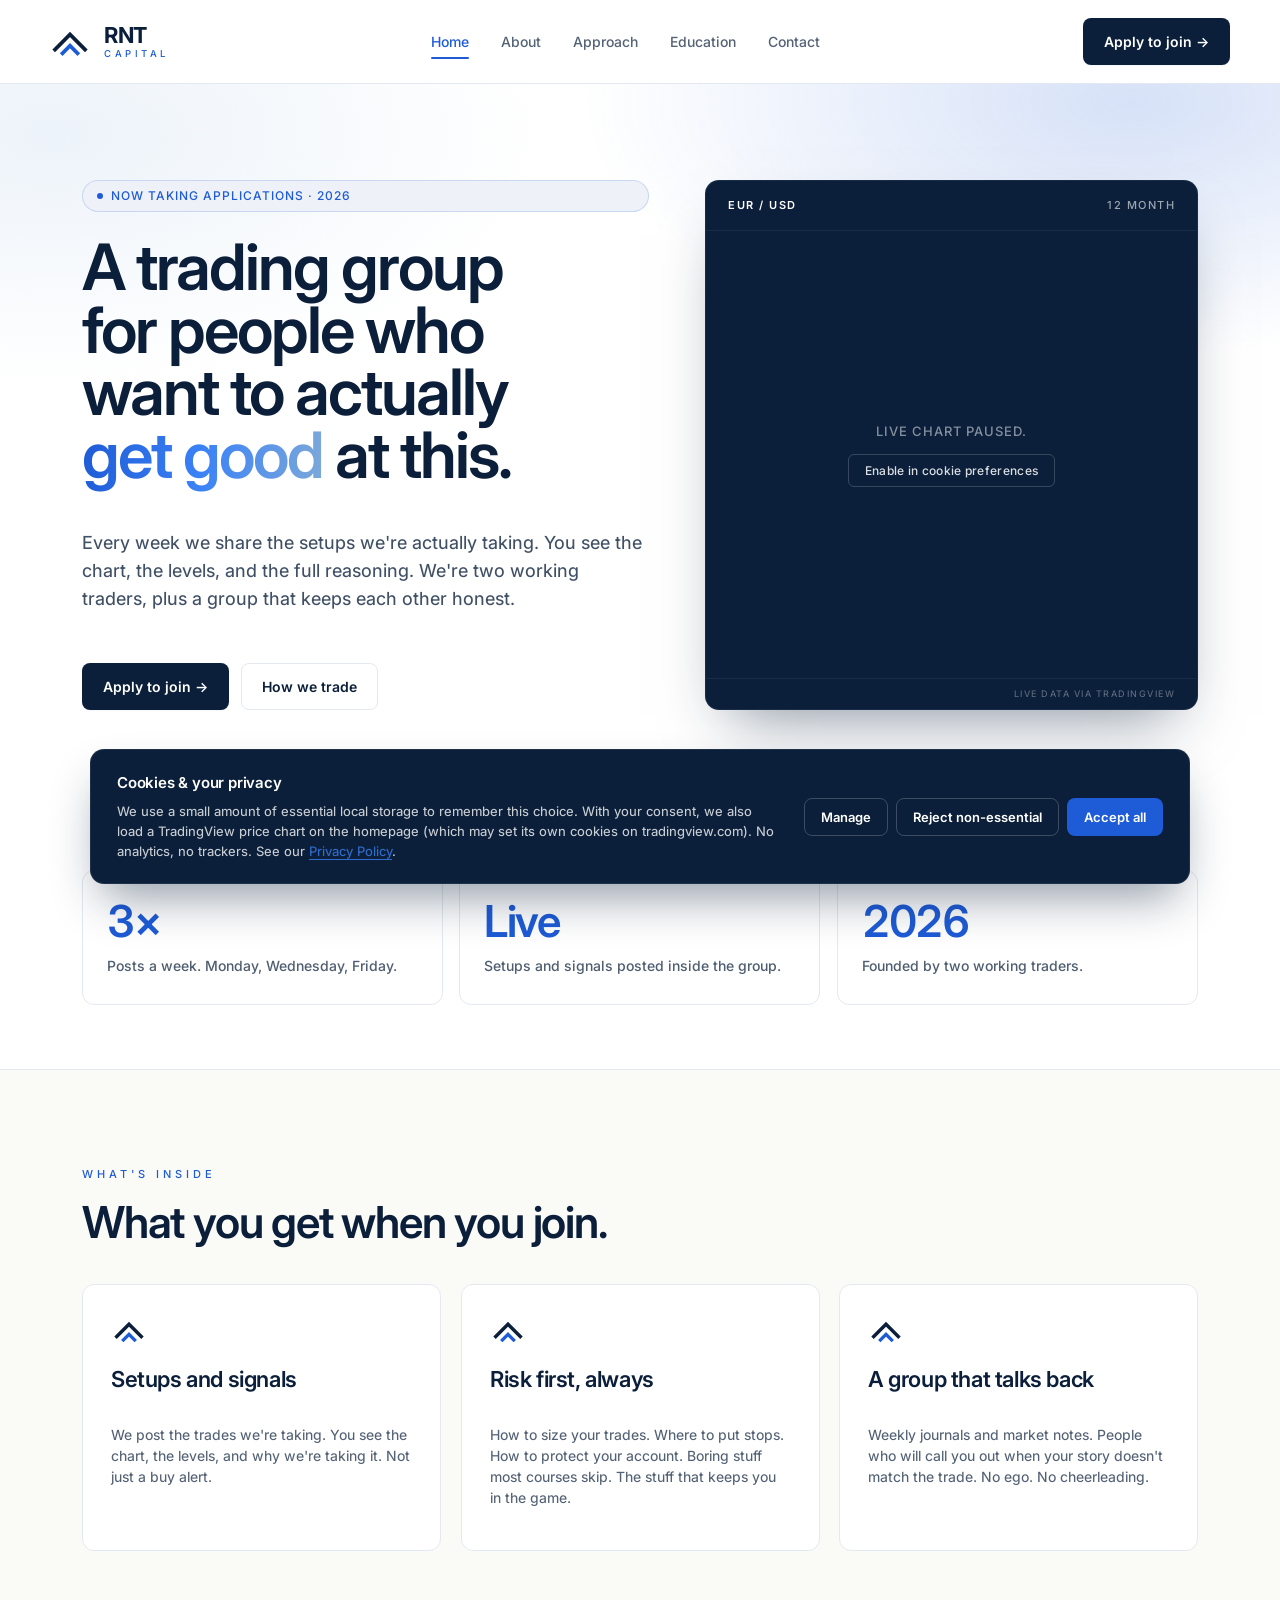
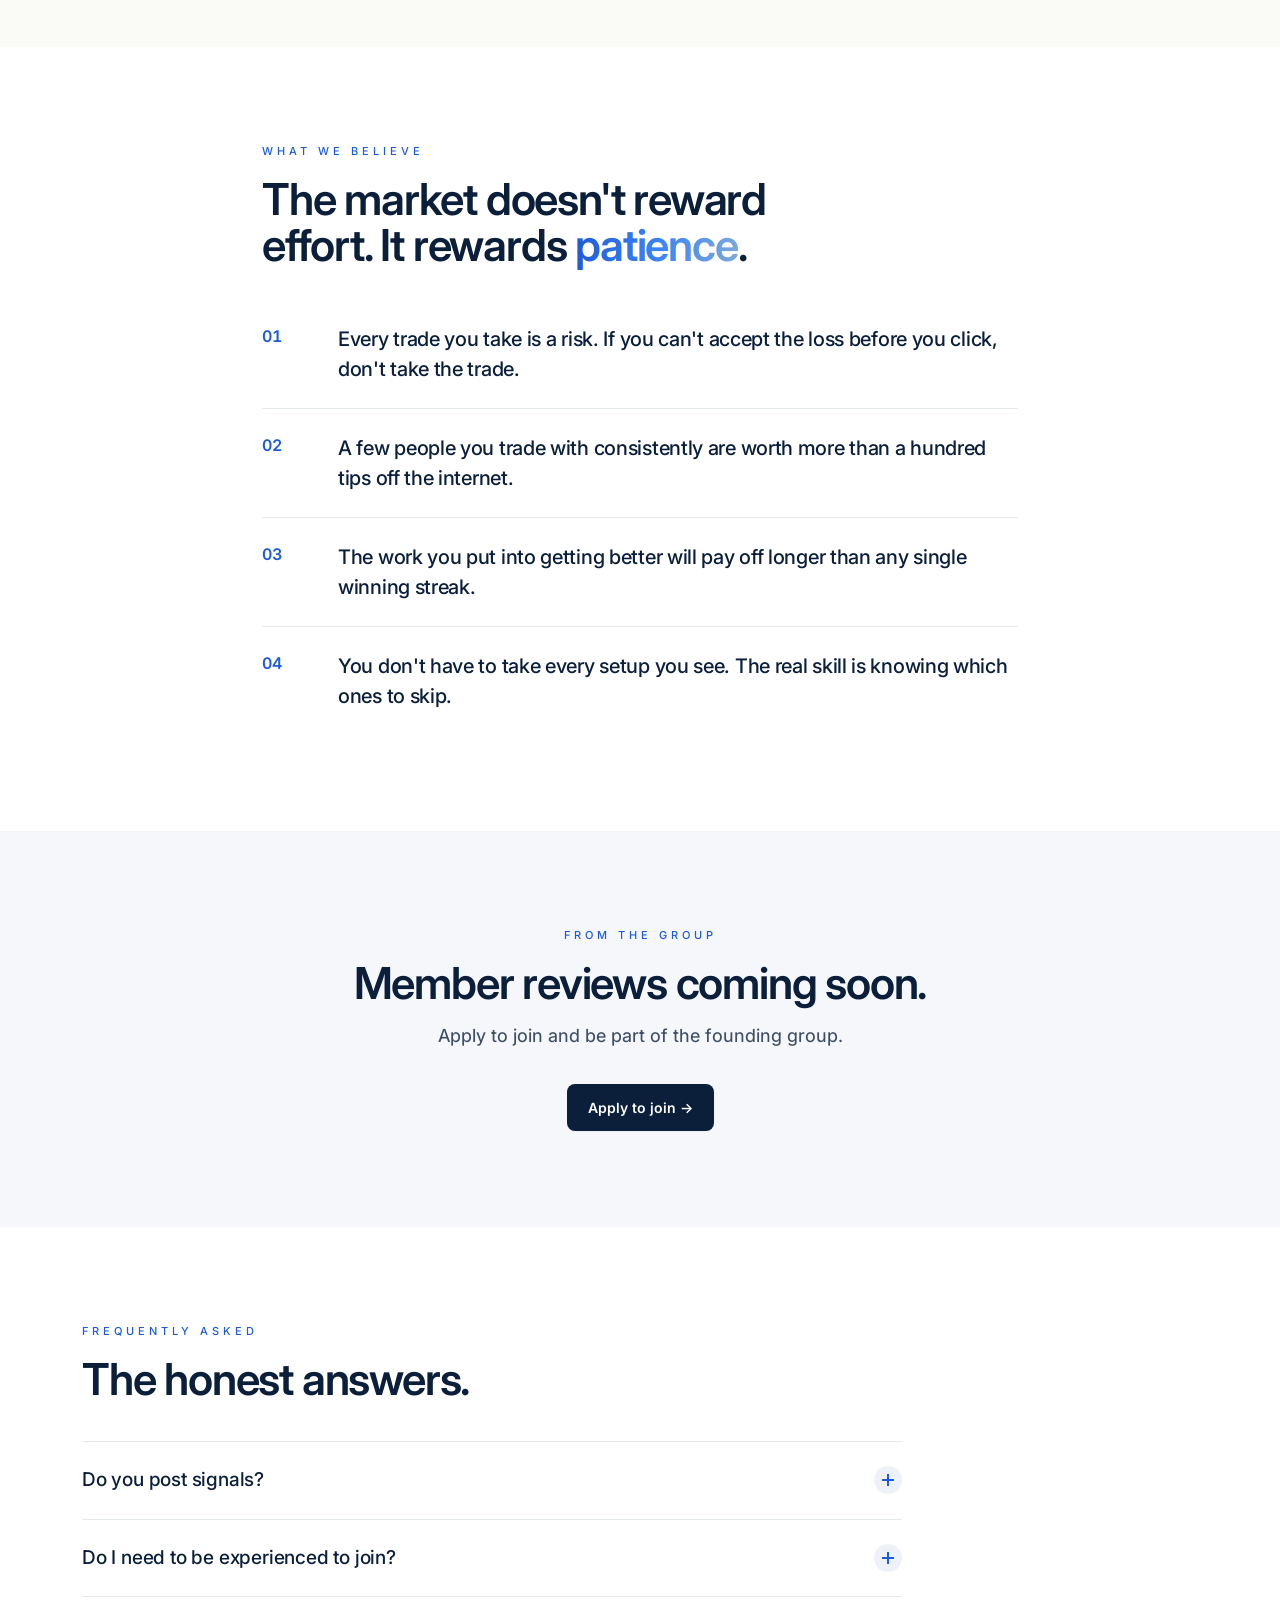
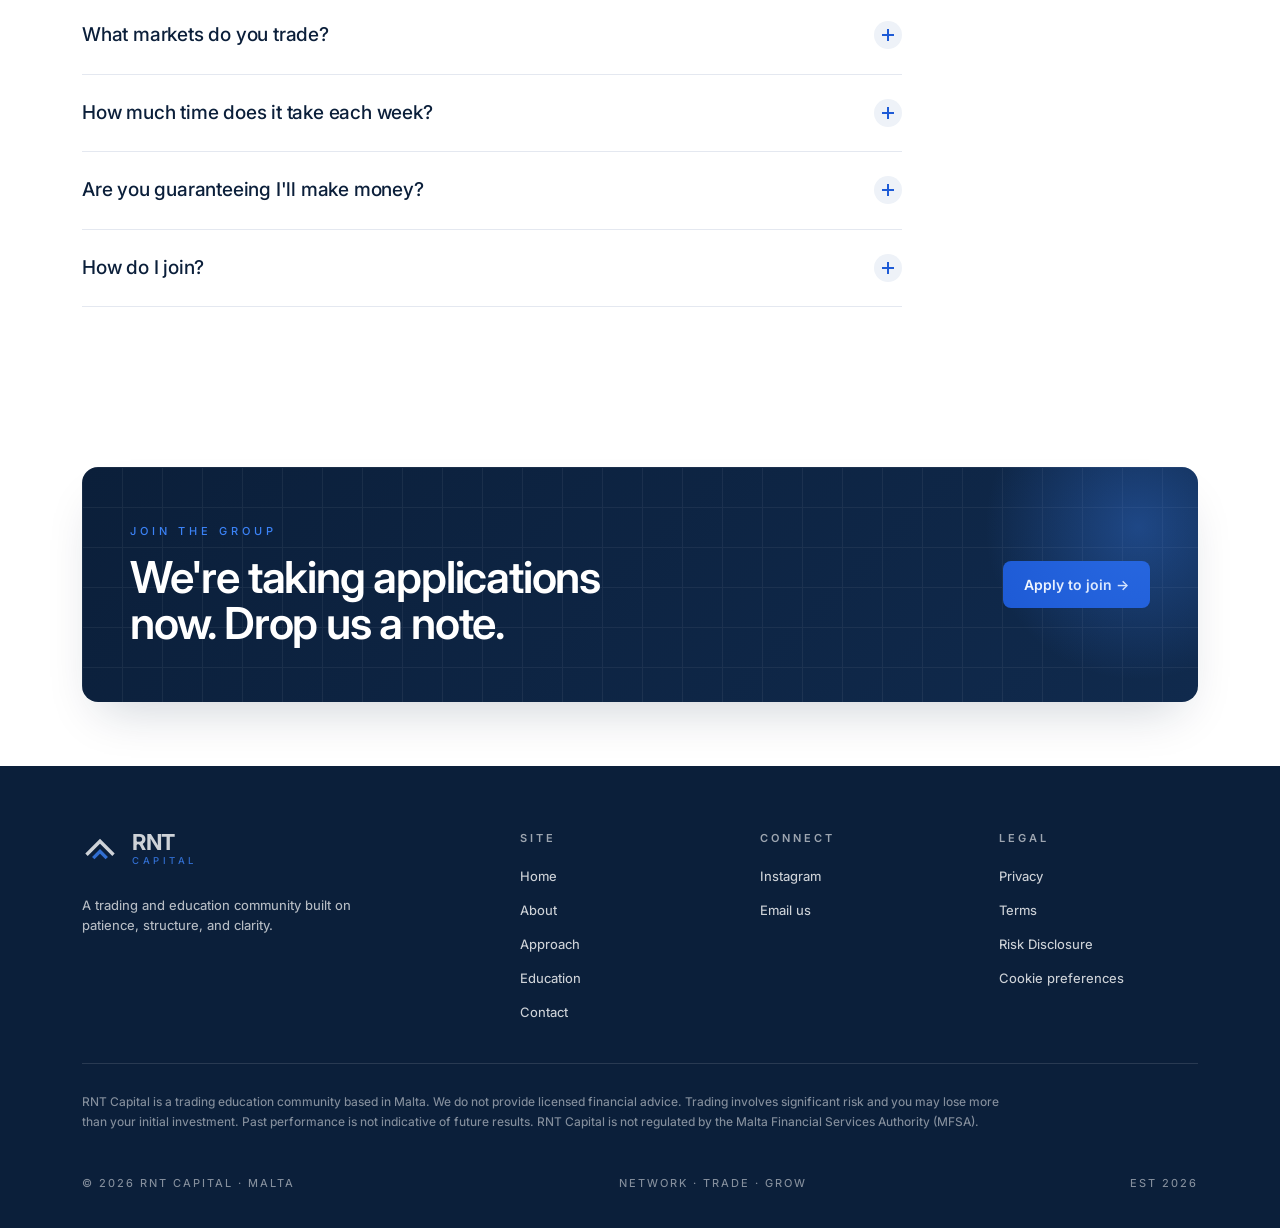
==== commit c5060e89: "Sitewide cleanup: remove ticker, embed TradingView chart, sweep em dashes Homepage: - Removed scroll" ====
--- a/site/index.html
+++ b/site/index.html
@@ -11,13 +11,6 @@
 <link rel="stylesheet" href="styles.css">
 </head>
 <body>
-
-<!-- Live market ticker (TradingView) -->
-<aside class="market-ticker" aria-label="Live market prices">
-  <div class="tradingview-widget-container">
-    <div class="tradingview-widget-container__widget"></div>
-  </div>
-</aside>
 
 <header class="site-header">
   <div class="wrap nav">
@@ -42,36 +35,24 @@
     <div class="wrap hero-grid" style="display: grid; grid-template-columns: 1.15fr 1fr; gap: 56px; align-items: center;">
       <div class="reveal" style="display: flex; flex-direction: column; gap: 24px;">
         <span class="pill"><span class="dot"></span>Now taking applications · 2026</span>
-        <h1>A trading group for people serious about getting <span class="accent-grad">better</span>.</h1>
-        <p class="lead">We post our setups and signals every week with the full reasoning behind each one. Two traders showing their work. A group that keeps each other honest.</p>
+        <h1>A trading group for people who want to actually <span class="accent-grad">get good</span> at this.</h1>
+        <p class="lead">Every week we share the setups we're actually taking. You see the chart, the levels, and the full reasoning. We're two working traders, plus a group that keeps each other honest.</p>
         <div style="display: flex; gap: 12px; margin-top: 8px; flex-wrap: wrap;">
           <a href="contact.html" class="btn btn-primary">Apply to join →</a>
           <a href="approach.html" class="btn btn-ghost">How we trade</a>
         </div>
-        <div style="display: flex; gap: 28px; margin-top: 16px; font-size: 13px; opacity: 0.7; flex-wrap: wrap;">
-          <span>· Setups &amp; signals</span>
-          <span>· Risk first</span>
-          <span>· Real journals</span>
-        </div>
-      </div>
-      <div class="hero-visual reveal">
-        <div class="meta"><span>WK 18 · 2026</span><span class="stat">+ 4.2%</span></div>
-        <svg viewBox="0 0 320 200" preserveAspectRatio="none" style="width: 100%; flex: 1;" aria-hidden="true">
-          <defs>
-            <linearGradient id="hero-area" x1="0" y1="0" x2="0" y2="1">
-              <stop offset="0%" stop-color="#1E5BD6" stop-opacity="0.32" />
-              <stop offset="100%" stop-color="#1E5BD6" stop-opacity="0" />
-            </linearGradient>
-          </defs>
-          <line x1="0" y1="160" x2="320" y2="160" stroke="#E4E8F0" />
-          <line x1="0" y1="100" x2="320" y2="100" stroke="#E4E8F0" />
-          <line x1="0" y1="40" x2="320" y2="40" stroke="#E4E8F0" />
-          <path d="M0 140 L40 130 L80 145 L120 110 L160 95 L200 75 L240 60 L280 50 L320 30 L320 200 L0 200 Z" fill="url(#hero-area)" />
-          <path d="M0 140 L40 130 L80 145 L120 110 L160 95 L200 75 L240 60 L280 50 L320 30" stroke="#1E5BD6" stroke-width="2" fill="none" />
-          <circle cx="320" cy="30" r="4" fill="#1E5BD6" />
-        </svg>
-        <span class="hero-pulse" style="right: 28px; top: 64px;" aria-hidden="true"></span>
-        <div class="meta"><span>MON</span><span>WED</span><span>FRI</span></div>
+      </div>
+      <div class="hero-visual-wrap reveal">
+        <div class="hero-chart" data-tv-chart>
+          <div class="hero-chart-head">
+            <span class="hero-chart-symbol">EUR / USD</span>
+            <span class="hero-chart-range">12 month</span>
+          </div>
+          <div class="tradingview-widget-container">
+            <div class="tradingview-widget-container__widget"></div>
+          </div>
+          <div class="hero-chart-foot">Live data via TradingView</div>
+        </div>
       </div>
     </div>
   </section>
--- a/site/styles.css
+++ b/site/styles.css
@@ -284,34 +284,182 @@
   pointer-events: none;
 }
 
-/* ── Hero chart ─────────────────────────────────────────────────────────── */
-.hero-visual {
-  background: white;
-  border: 1px solid var(--hairline);
-  border-radius: 14px; padding: 28px;
-  display: flex; flex-direction: column; gap: 18px; height: 100%;
-  box-shadow: var(--shadow-md);
+/* ── Hero chart panel (TradingView Symbol Overview) ────────────────────── */
+.hero-visual-wrap {
+  height: 100%;
+  min-height: 420px;
+  display: block;
+}
+.hero-chart {
+  background: var(--ink);
+  border-radius: 14px;
+  border: 1px solid rgba(255, 255, 255, 0.06);
+  height: 100%;
+  min-height: 420px;
+  display: flex;
+  flex-direction: column;
+  overflow: hidden;
+  box-shadow: 0 30px 60px -25px rgba(11, 31, 58, 0.5);
   position: relative;
 }
-.hero-visual .meta {
-  display: flex; justify-content: space-between;
-  font-size: 10px; font-weight: 500; letter-spacing: 2px; opacity: 0.55;
-}
-.hero-visual .stat {
-  font-size: 11px; font-weight: 600; color: var(--brand); letter-spacing: 1px;
-}
-.hero-pulse {
+.hero-chart-head {
+  padding: 16px 22px;
+  display: flex;
+  justify-content: space-between;
+  align-items: center;
+  font-size: 11px;
+  letter-spacing: 1.5px;
+  text-transform: uppercase;
+  color: rgba(255, 255, 255, 0.6);
+  font-weight: 500;
+  border-bottom: 1px solid rgba(255, 255, 255, 0.06);
+  flex: none;
+}
+.hero-chart-symbol {
+  color: white;
+  font-weight: 600;
+  letter-spacing: 1.5px;
+}
+.hero-chart .tradingview-widget-container {
+  flex: 1;
+  width: 100%;
+  height: auto;
+  min-height: 320px;
+  position: relative;
+}
+.hero-chart .tradingview-widget-container__widget {
+  width: 100%;
+  height: 100%;
+  min-height: 320px;
+}
+.hero-chart-foot {
+  padding: 8px 22px;
+  font-size: 9px;
+  letter-spacing: 1.5px;
+  text-transform: uppercase;
+  color: rgba(255, 255, 255, 0.35);
+  border-top: 1px solid rgba(255, 255, 255, 0.06);
+  text-align: right;
+  flex: none;
+}
+.hero-chart-fallback {
   position: absolute;
-  width: 14px; height: 14px;
-  border-radius: 50%;
-  background: var(--brand);
-  box-shadow: 0 0 0 0 rgba(30,91,214,0.6);
-  animation: pulse 2.4s var(--ease) infinite;
-}
-@keyframes pulse {
-  0%   { box-shadow: 0 0 0 0    rgba(30,91,214,0.45); }
-  70%  { box-shadow: 0 0 0 14px rgba(30,91,214,0); }
-  100% { box-shadow: 0 0 0 0    rgba(30,91,214,0); }
+  inset: 0;
+  display: flex;
+  flex-direction: column;
+  align-items: center;
+  justify-content: center;
+  gap: 12px;
+  padding: 24px;
+  text-align: center;
+}
+.hero-chart-fallback p {
+  margin: 0;
+  font-size: 13px;
+  letter-spacing: 1px;
+  color: rgba(255, 255, 255, 0.5);
+  text-transform: uppercase;
+  font-weight: 500;
+}
+.hero-chart-fallback-btn {
+  background: none;
+  border: 1px solid rgba(255, 255, 255, 0.18);
+  color: rgba(255, 255, 255, 0.85);
+  padding: 8px 16px;
+  border-radius: 6px;
+  cursor: pointer;
+  font-size: 12px;
+  font-weight: 500;
+  font-family: inherit;
+  letter-spacing: 0.3px;
+  transition: border-color .2s var(--ease), background .2s var(--ease);
+}
+.hero-chart-fallback-btn:hover {
+  border-color: rgba(255, 255, 255, 0.4);
+  background: rgba(255, 255, 255, 0.04);
+}
+
+/* ── Approach: clean Do/Don't list (no · prefix) ───────────────────────── */
+.practice-list {
+  list-style: none;
+  padding: 0;
+  margin: 8px 0 0;
+  display: flex;
+  flex-direction: column;
+  gap: 14px;
+  font-size: 15px;
+}
+.practice-list li {
+  position: relative;
+  padding-left: 26px;
+  line-height: 1.55;
+}
+.practice-list li::before {
+  content: "";
+  position: absolute;
+  left: 0;
+  top: 9px;
+  width: 14px;
+  height: 8px;
+  border-left: 2px solid var(--brand);
+  border-bottom: 2px solid var(--brand);
+  transform: rotate(-45deg);
+  border-bottom-left-radius: 2px;
+}
+.practice-list--negative li {
+  opacity: 0.92;
+}
+.practice-list--negative li::before {
+  border: 0;
+  width: 12px;
+  height: 12px;
+  top: 7px;
+  background:
+    linear-gradient(45deg, transparent calc(50% - 1px), #B91C1C calc(50% - 1px), #B91C1C calc(50% + 1px), transparent calc(50% + 1px)),
+    linear-gradient(-45deg, transparent calc(50% - 1px), #B91C1C calc(50% - 1px), #B91C1C calc(50% + 1px), transparent calc(50% + 1px));
+  transform: none;
+  border-radius: 0;
+}
+
+/* ── Education: member-only notes (replace dead links) ─────────────────── */
+.member-only-note {
+  display: inline-flex;
+  align-items: center;
+  font-size: 12px;
+  font-weight: 500;
+  letter-spacing: 1.5px;
+  text-transform: uppercase;
+  color: var(--brand);
+  background: var(--faint);
+  padding: 6px 12px;
+  border-radius: 999px;
+  border: 1px solid rgba(30, 91, 214, 0.18);
+  align-self: flex-start;
+  margin-top: 4px;
+}
+.member-only-note--inline {
+  align-self: auto;
+  margin-top: 0;
+  white-space: nowrap;
+}
+
+/* ── About: founder bio placeholders ───────────────────────────────────── */
+.bio-placeholder {
+  text-align: center;
+  padding: 48px 32px;
+  border-style: dashed;
+  background: var(--mist);
+}
+.bio-placeholder .tag {
+  align-self: center;
+  margin: 0 auto 14px;
+}
+.bio-placeholder h3 {
+  margin: 0 0 8px;
+  font-size: 20px;
+}
+.bio-placeholder p {
+  margin: 0;
 }
 
 /* ── Page hero ──────────────────────────────────────────────────────────── */
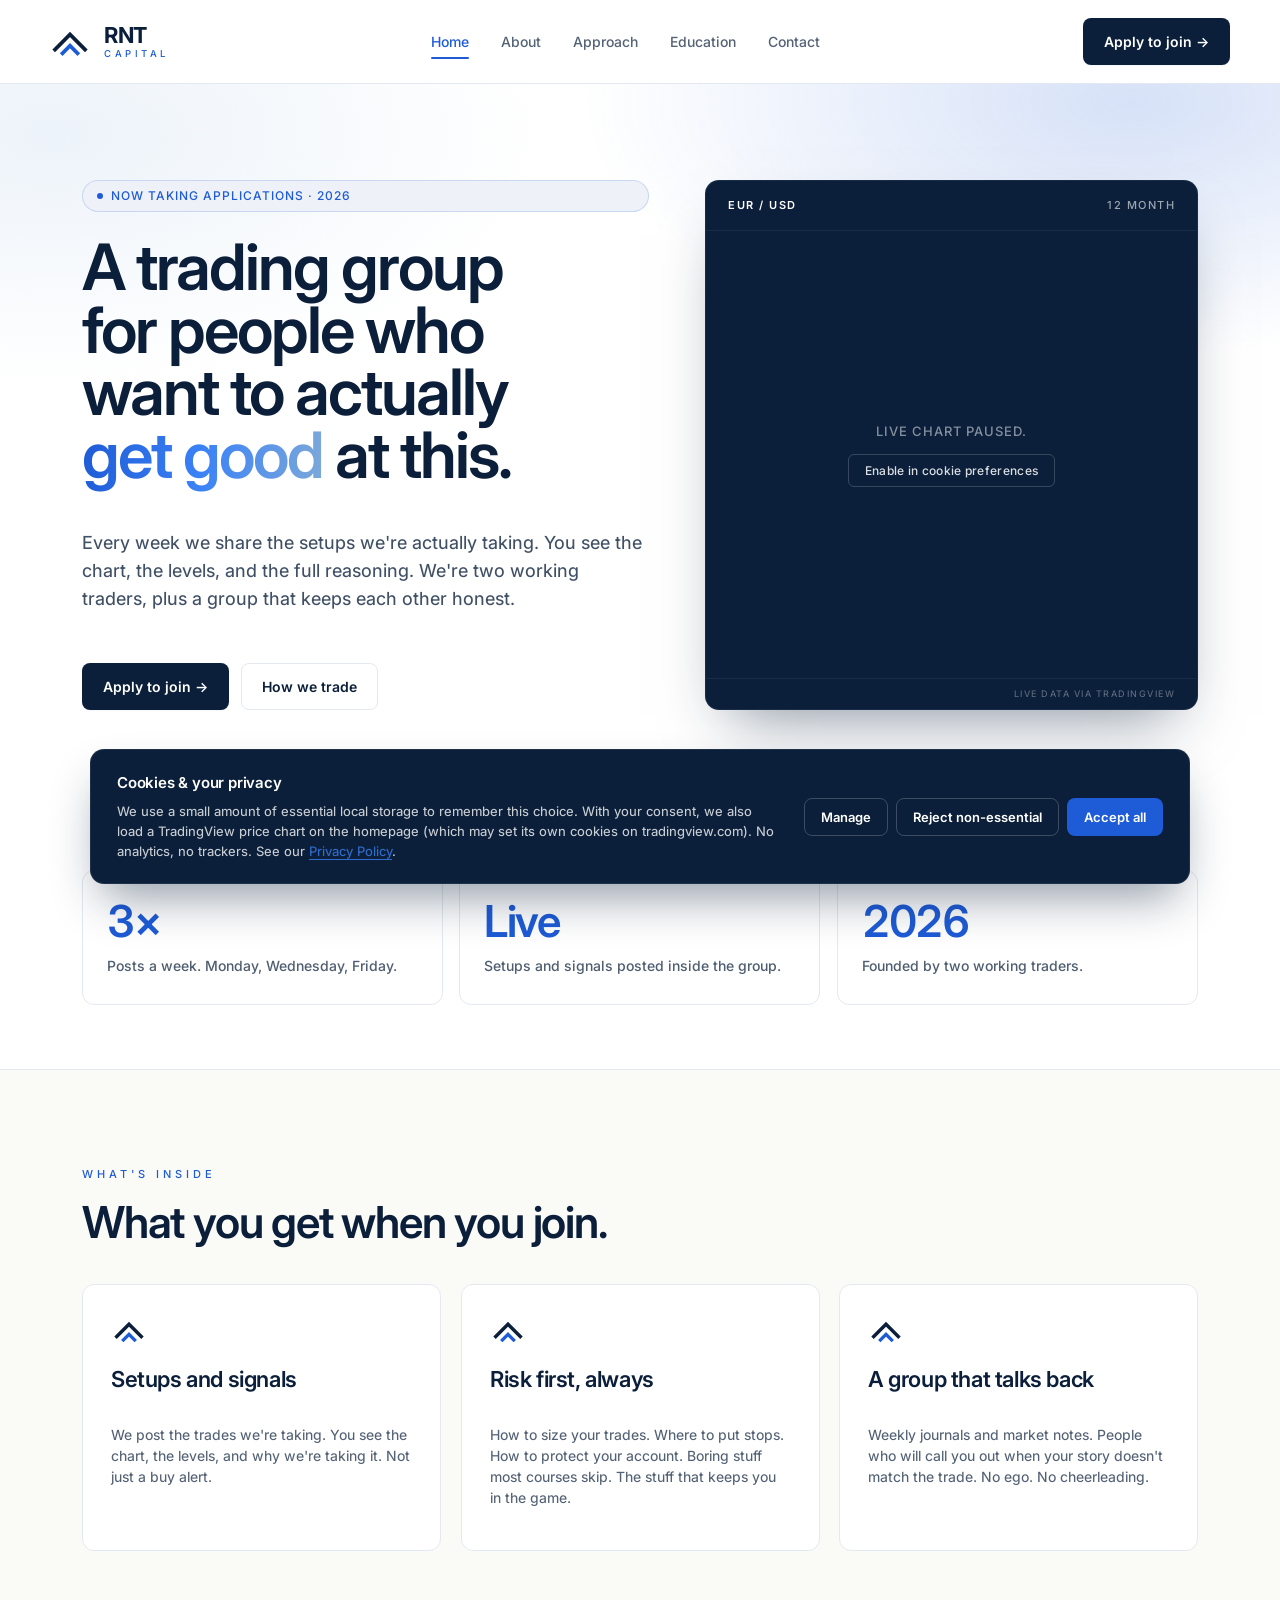
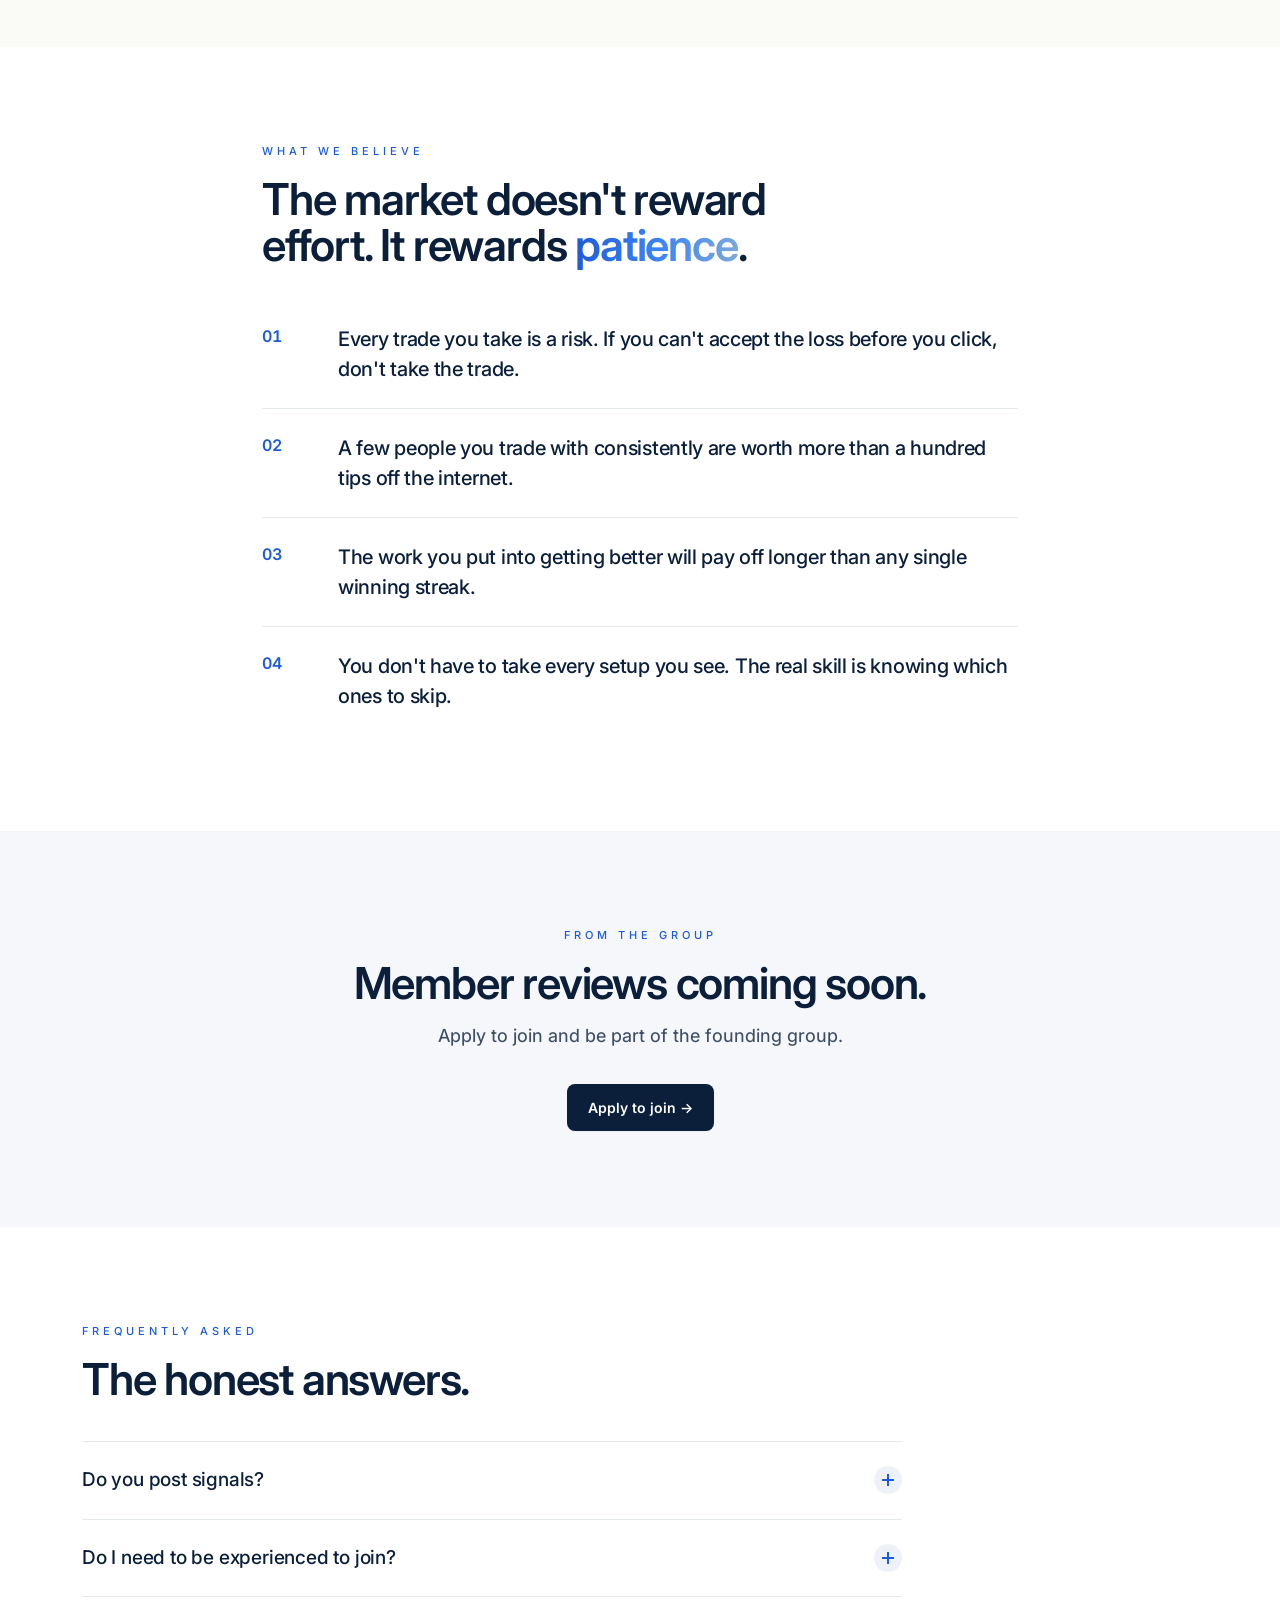
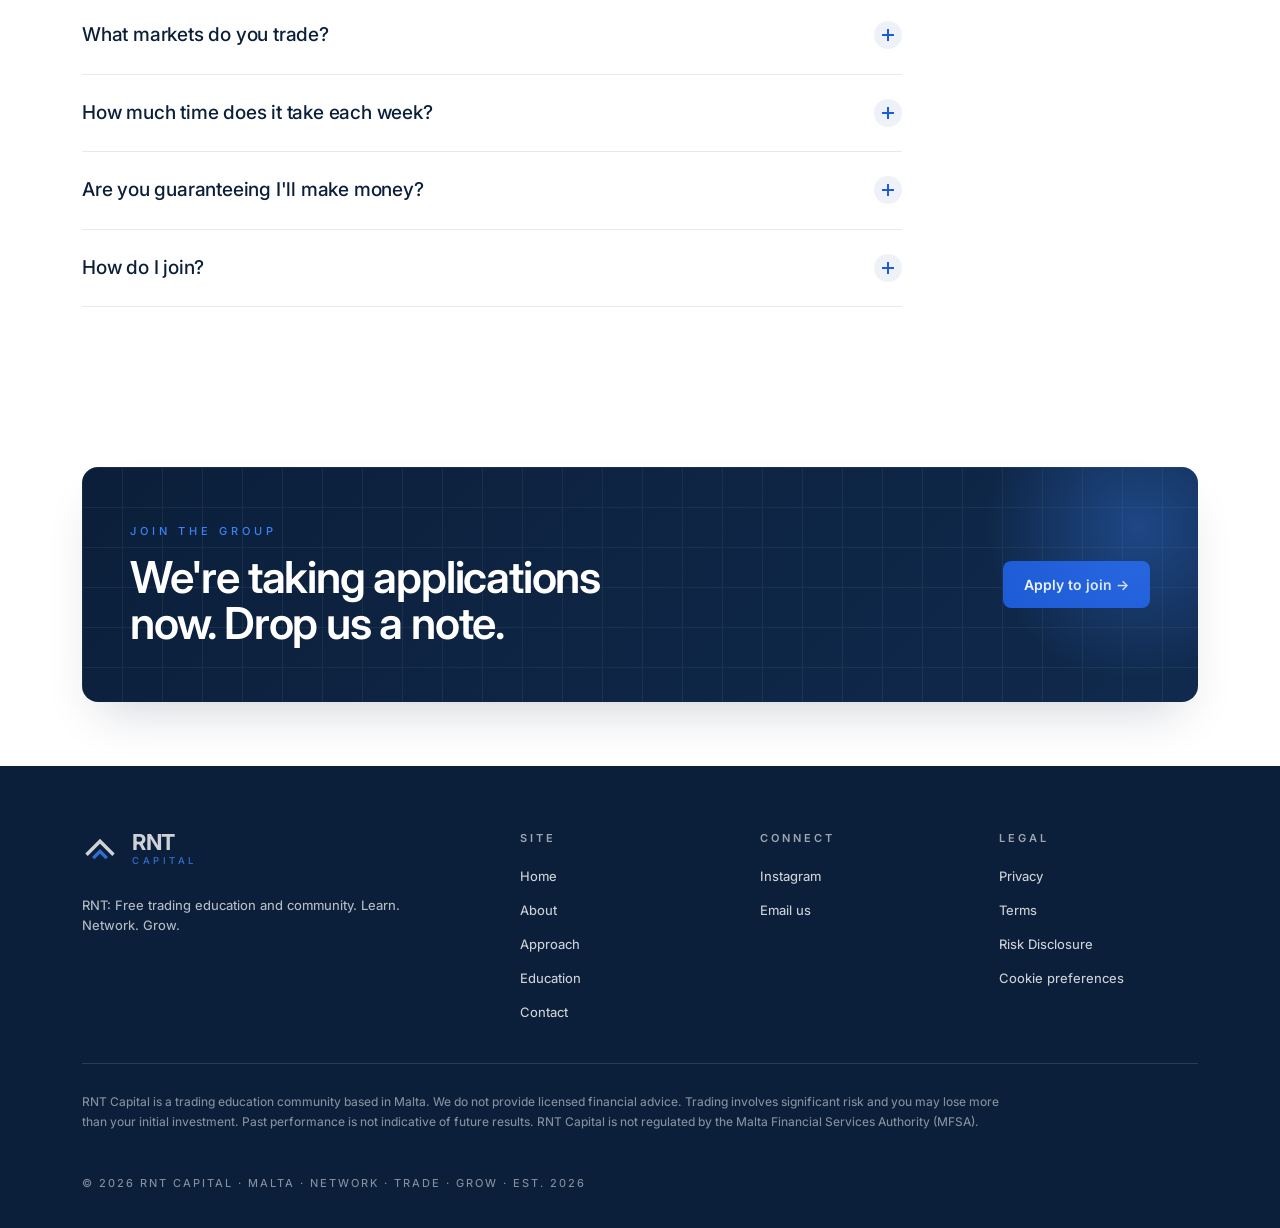
==== commit 6685c694: "Reposition RNT as free education and community About: rewrite opener, add 'How this works' and 'Why " ====
--- a/site/index.html
+++ b/site/index.html
@@ -203,13 +203,13 @@
           <svg width="36" height="36" viewBox="0 0 64 64" aria-hidden="true"><path d="M8 44 L32 20 L56 44" stroke="white" stroke-width="6" fill="none" /><path d="M20 50 L32 38 L44 50" stroke="#3B82F6" stroke-width="6" fill="none" /></svg>
           <span class="lockup-text"><span class="lockup-rnt">RNT</span><span class="lockup-cap">Capital</span></span>
         </a>
-        <p style="font-size: 13px; opacity: 0.7; max-width: 320px; margin-top: 14px;">A trading and education community built on patience, structure, and clarity.</p>
+        <p style="font-size: 13px; opacity: 0.7; max-width: 320px; margin-top: 14px;">RNT: Free trading education and community. Learn. Network. Grow.</p>
       </div>
       <div class="footer-col"><h4>Site</h4><ul><li><a href="index.html">Home</a></li><li><a href="about.html">About</a></li><li><a href="approach.html">Approach</a></li><li><a href="education.html">Education</a></li><li><a href="contact.html">Contact</a></li></ul></div>
       <div class="footer-col"><h4>Connect</h4><ul><li><a href="https://www.instagram.com/rnt.capital/" target="_blank" rel="noopener">Instagram</a></li><li><a href="mailto:rntcapital365@gmail.com">Email us</a></li></ul></div>
       <div class="footer-col"><h4>Legal</h4><ul><li><a href="privacy.html">Privacy</a></li><li><a href="terms.html">Terms</a></li><li><a href="risk.html">Risk Disclosure</a></li><li><a href="#" data-cookie-action="manage">Cookie preferences</a></li></ul></div>
     </div>
-    <p class="footer-disclaimer">RNT Capital is a trading education community based in Malta. We do not provide licensed financial advice. Trading involves significant risk and you may lose more than your initial investment. Past performance is not indicative of future results. RNT Capital is not regulated by the Malta Financial Services Authority (MFSA).</p><div class="footer-meta"><span>© 2026 RNT Capital · Malta</span><span>Network · Trade · Grow</span><span>Est 2026</span></div>
+    <p class="footer-disclaimer">RNT Capital is a trading education community based in Malta. We do not provide licensed financial advice. Trading involves significant risk and you may lose more than your initial investment. Past performance is not indicative of future results. RNT Capital is not regulated by the Malta Financial Services Authority (MFSA).</p><div class="footer-meta"><span>© 2026 RNT Capital · Malta · Network · Trade · Grow · Est. 2026</span></div>
   </div>
 </footer>
 
--- a/site/styles.css
+++ b/site/styles.css
@@ -1193,11 +1193,44 @@
   .cookie-prefs-card { padding: 24px; }
 }
 
+/* ── Sample setup placeholder (about page) ─────────────────────────────── */
+.sample-setup-frame {
+  aspect-ratio: 16 / 9;
+  background:
+    linear-gradient(135deg, rgba(11,31,58,0.95) 0%, rgba(30,91,214,0.6) 100%),
+    var(--ink);
+  border-radius: 14px;
+  border: 1px solid rgba(255,255,255,0.06);
+  display: flex; align-items: center; justify-content: center;
+  position: relative; overflow: hidden;
+  box-shadow: 0 18px 40px rgba(11,31,58,0.18);
+}
+.sample-setup-frame::before {
+  content: "";
+  position: absolute; inset: 0;
+  background-image:
+    linear-gradient(rgba(255,255,255,0.04) 1px, transparent 1px),
+    linear-gradient(90deg, rgba(255,255,255,0.04) 1px, transparent 1px);
+  background-size: 48px 48px;
+  pointer-events: none;
+}
+.sample-setup-label {
+  position: relative;
+  color: rgba(255,255,255,0.78);
+  font-size: 11px; font-weight: 600;
+  letter-spacing: 3px; text-transform: uppercase;
+  padding: 10px 16px;
+  border: 1px solid rgba(255,255,255,0.18);
+  border-radius: 999px;
+  background: rgba(11,31,58,0.45);
+}
+
 /* ── Responsive ─────────────────────────────────────────────────────────── */
 @media (max-width: 980px) {
   .wrap.hero-grid { grid-template-columns: 1fr !important; gap: 40px !important; }
   .contact-grid { grid-template-columns: 1fr !important; gap: 40px !important; }
   .contact-grid aside { position: static !important; }
+  .contact-grid .form-note { grid-column: 1 !important; }
 }
 @media (max-width: 860px) {
   h1 { font-size: 44px; }
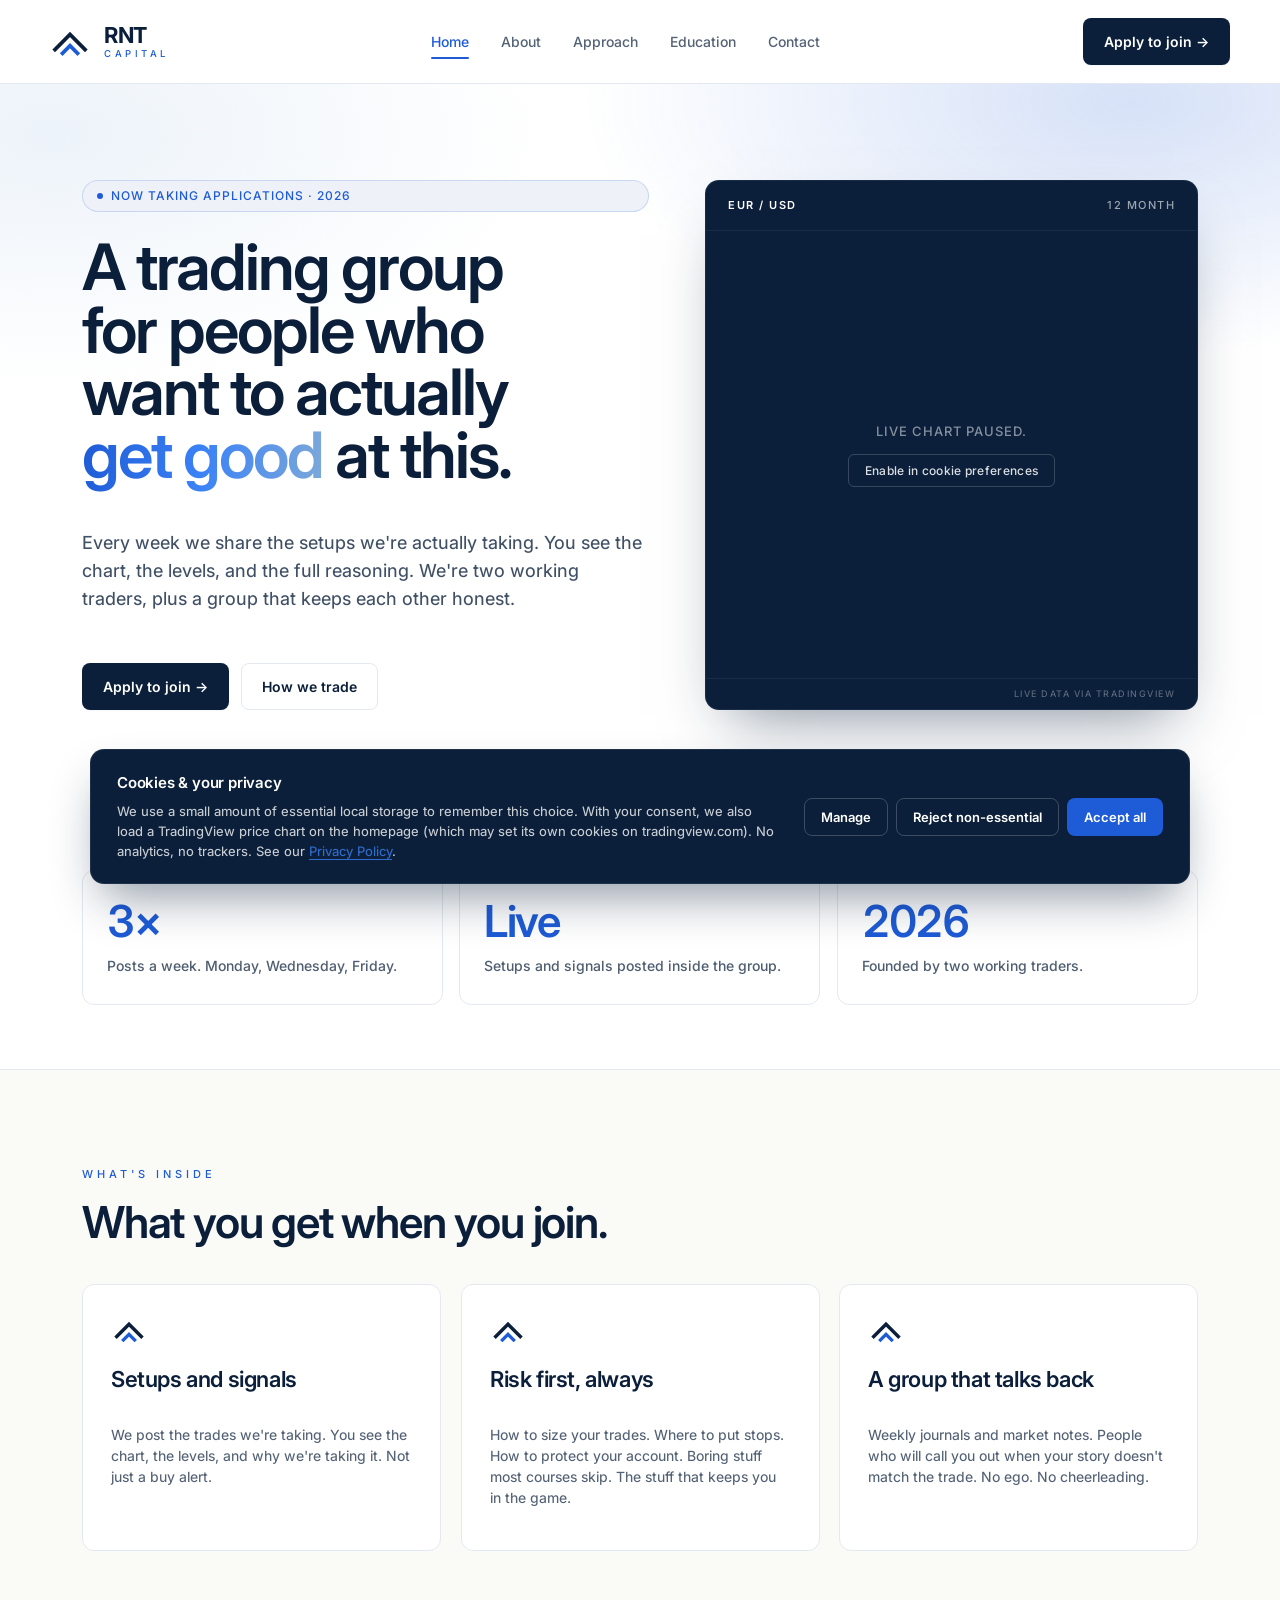
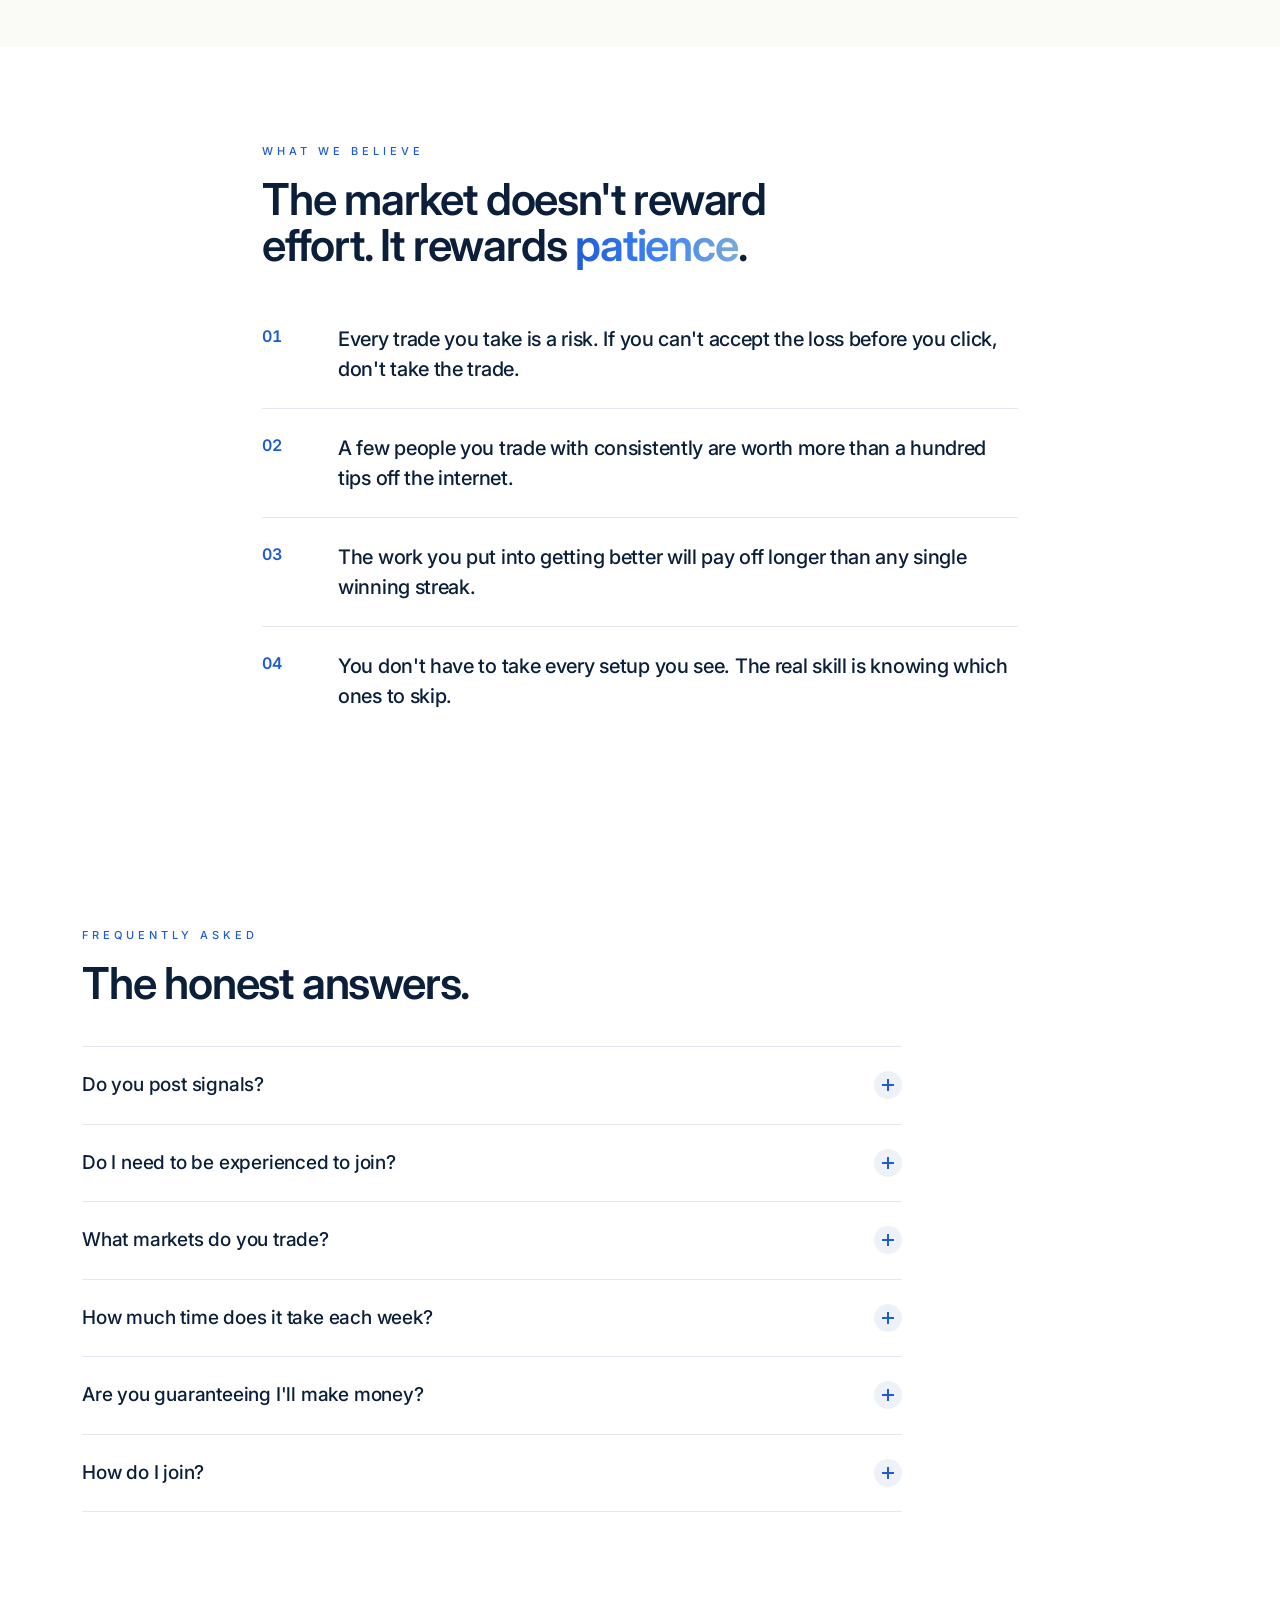
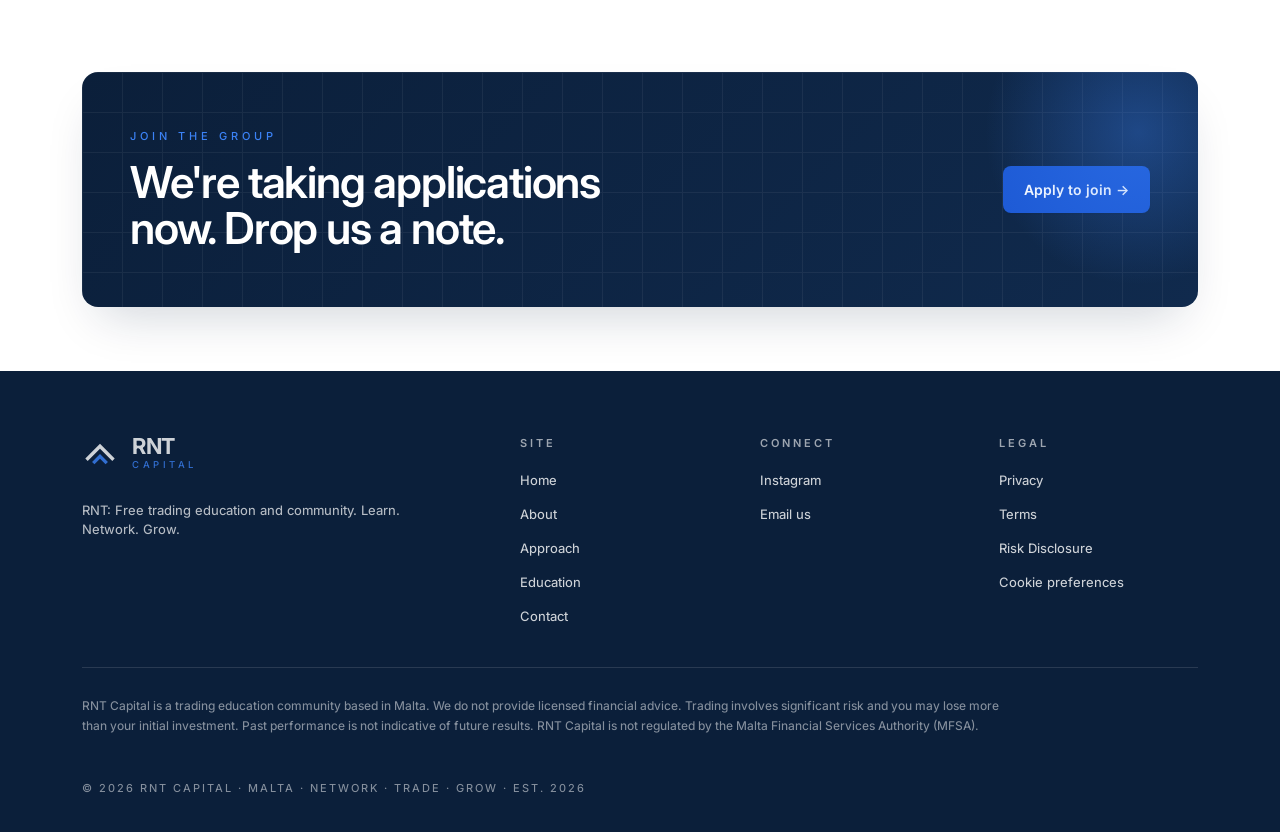
==== commit 45577e95: "Hide placeholder sections until real content lands Toggles 'Member reviews coming soon' (index) and " ====
--- a/site/index.html
+++ b/site/index.html
@@ -133,7 +133,7 @@
   </section>
 
   <!-- Reviews placeholder (until founding members supply real ones) -->
-  <section class="section mist">
+  <section class="section mist is-hidden-placeholder">
     <div class="wrap" style="max-width: 720px; text-align: center;">
       <div class="reveal" style="display: flex; flex-direction: column; gap: 16px; align-items: center;">
         <span class="eyebrow">From the group</span>
--- a/site/styles.css
+++ b/site/styles.css
@@ -1225,6 +1225,11 @@
   background: rgba(11,31,58,0.45);
 }
 
+/* ── Placeholder sections (toggle off until real content lands) ─────────
+   To restore, remove the `is-hidden-placeholder` class from the section
+   element. The HTML stays in place. */
+.is-hidden-placeholder { display: none !important; }
+
 /* ── Responsive ─────────────────────────────────────────────────────────── */
 @media (max-width: 980px) {
   .wrap.hero-grid { grid-template-columns: 1fr !important; gap: 40px !important; }
